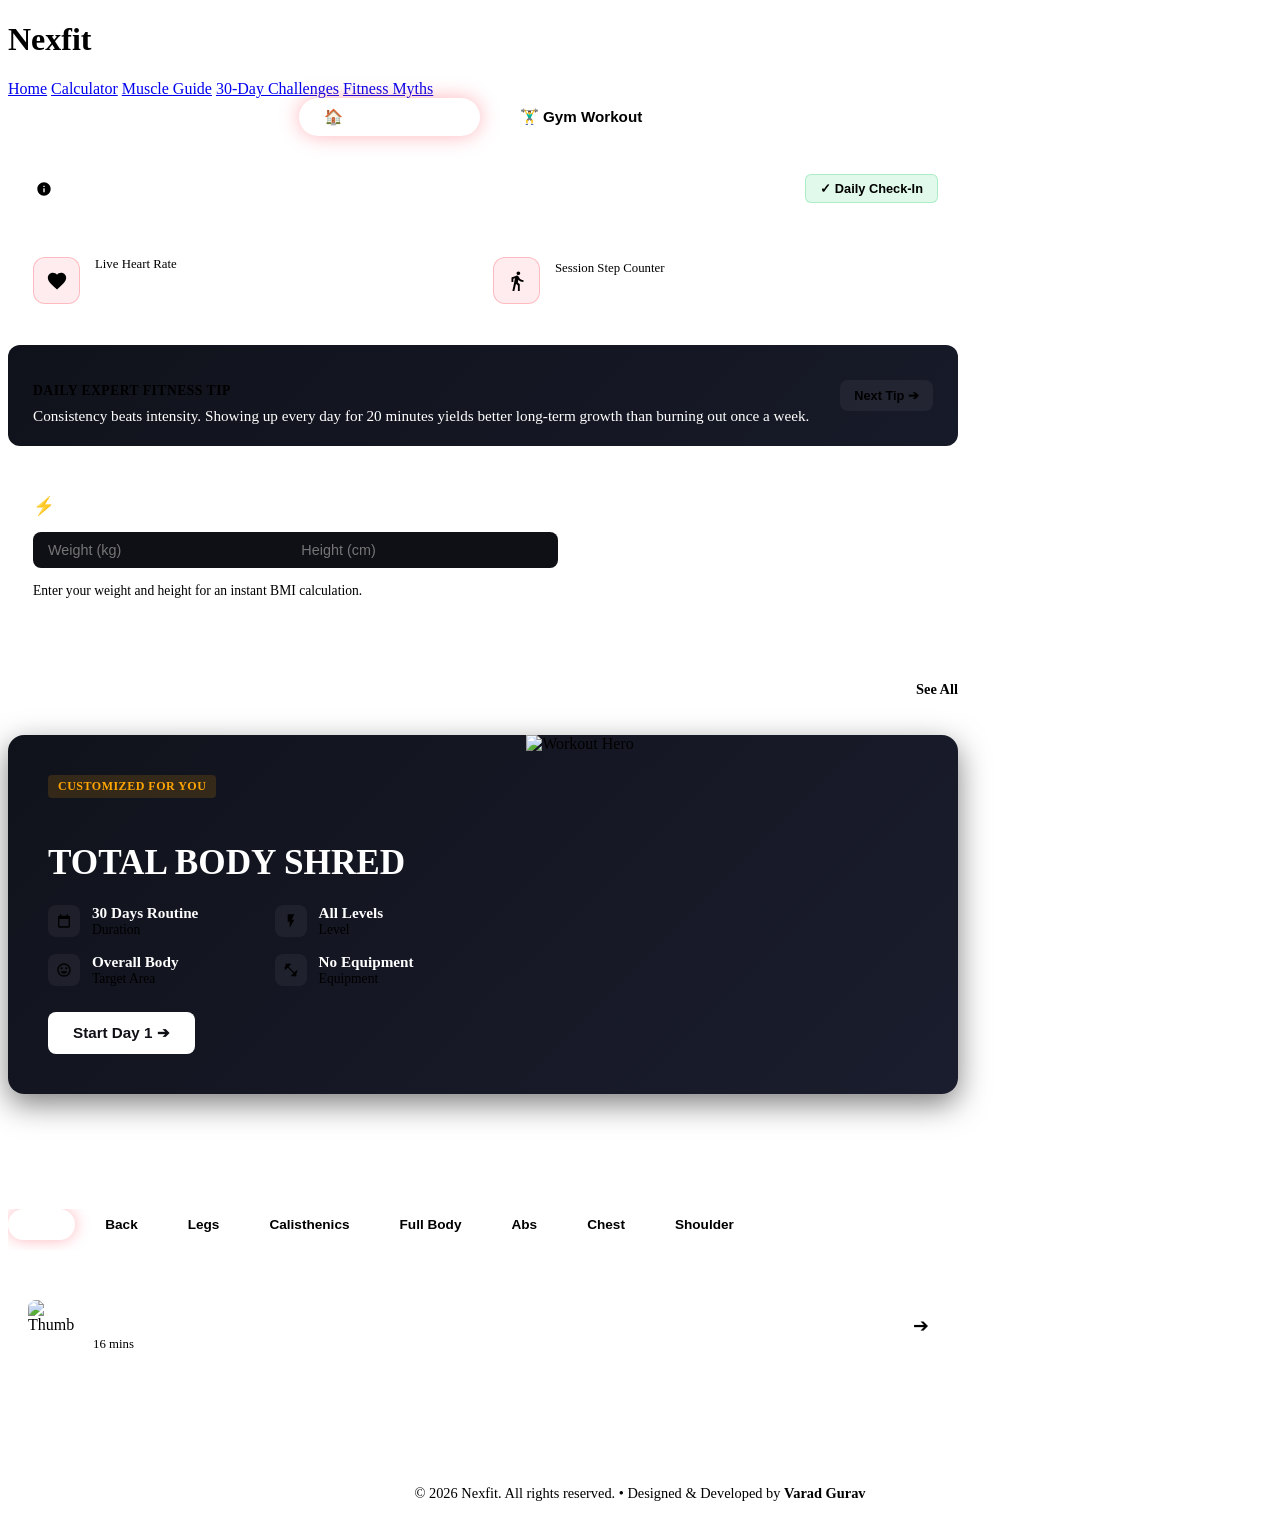
==== templates/index.html @ afd74d3c "Add files via upload" ====
<!DOCTYPE html>
<html>
<head>
    <title>Nexfit - Home</title>
    <link rel="stylesheet" href="{{ url_for('static', filename='style.css') }}">
    <style>
        /* Smooth Global Transitions & Hover Glows */
        .card, .hero-banner-card, .quick-calc-card, .streak-banner, .daily-tip-card, .bio-tracker-card, .workout-list-item, .mode-btn, .filter-pill, .start-day-btn {
            transition: all 0.3s cubic-bezier(0.25, 0.8, 0.25, 1);
        }
        .workout-mode-toggle {
            display: flex;
            justify-content: center;
            gap: 15px;
            margin-bottom: 25px;
            flex-wrap: wrap;
        }
        .mode-btn {
            background: var(--bg-card);
            color: var(--text-muted);
            border: 1px solid var(--border-color);
            padding: 10px 25px;
            border-radius: 30px;
            font-weight: bold;
            font-size: 0.95rem;
            cursor: pointer;
        }
        .mode-btn:hover {
            border-color: var(--accent-red);
            color: #fff;
            transform: translateY(-2px);
        }
        .mode-btn.active {
            background: var(--accent-red);
            color: white;
            border-color: var(--accent-red);
            box-shadow: 0 0 20px rgba(255, 71, 87, 0.4);
        }
        /* Streak Widget Bar */
        .streak-banner {
            background: var(--bg-card);
            border: 1px solid var(--border-color);
            border-radius: 12px;
            padding: 12px 20px;
            display: flex;
            align-items: center;
            justify-content: space-between;
            margin-bottom: 20px;
        }
        .streak-banner:hover {
            border-color: rgba(255, 71, 87, 0.4);
            box-shadow: 0 4px 20px rgba(0, 0, 0, 0.4);
        }
        .streak-info {
            display: flex;
            align-items: center;
            gap: 12px;
            color: #fff;
            font-size: 0.9rem;
            font-weight: 600;
        }
        .streak-icon-box {
            width: 32px;
            height: 32px;
            border-radius: 8px;
            background: rgba(255, 255, 255, 0.05);
            border: 1px solid var(--border-color);
            display: flex;
            align-items: center;
            justify-content: center;
            flex-shrink: 0;
        }
        .streak-icon-box svg {
            width: 16px;
            height: 16px;
            fill: var(--accent-red);
        }
        .checkin-btn {
            background: rgba(46, 213, 115, 0.15);
            color: var(--accent-green);
            border: 1px solid rgba(46, 213, 115, 0.3);
            padding: 6px 14px;
            border-radius: 6px;
            font-size: 0.8rem;
            font-weight: bold;
            cursor: pointer;
        }
        .checkin-btn:hover {
            background: rgba(46, 213, 115, 0.3);
            transform: translateY(-1px);
        }
        .checkin-btn.checked {
            background: var(--accent-green);
            color: #0f1016;
            cursor: default;
            transform: none;
        }
        /* Futuristic Bio-Metrics & Step Tracker Card */
        .bio-tracker-card {
            background: var(--bg-card);
            border: 1px solid var(--border-color);
            border-radius: 16px;
            padding: 20px 25px;
            margin-bottom: 20px;
            display: grid;
            grid-template-columns: 1fr 1fr;
            gap: 20px;
        }
        .bio-tracker-card:hover {
            border-color: rgba(255, 71, 87, 0.4);
            box-shadow: 0 4px 20px rgba(0, 0, 0, 0.4);
        }
        .bio-metric-item {
            display: flex;
            align-items: center;
            gap: 15px;
        }
        .bio-icon-circle {
            width: 45px;
            height: 45px;
            border-radius: 12px;
            background: rgba(255, 71, 87, 0.1);
            border: 1px solid rgba(255, 71, 87, 0.3);
            display: flex;
            align-items: center;
            justify-content: center;
            flex-shrink: 0;
        }
        .bio-icon-circle svg {
            width: 22px;
            height: 22px;
            fill: var(--accent-red);
        }
        .bio-metric-info span {
            color: var(--text-muted);
            font-size: 0.8rem;
            display: block;
            margin-bottom: 2px;
        }
        .bio-metric-info h3 {
            color: #fff;
            font-size: 1.25rem;
            margin: 0;
        }
        @keyframes pulseBpm {
            0% { transform: scale(1); opacity: 1; }
            50% { transform: scale(1.15); opacity: 0.8; }
            100% { transform: scale(1); opacity: 1; }
        }
        .pulsing-dot {
            display: inline-block;
            width: 8px;
            height: 8px;
            background-color: var(--accent-red);
            border-radius: 50%;
            margin-left: 6px;
            animation: pulseBpm 1.2s infinite;
        }
        /* Daily Tip / Quote Card */
        .daily-tip-card {
            background: linear-gradient(135deg, #10121b 0%, #171a28 100%);
            border: 1px solid var(--border-color);
            border-radius: 12px;
            padding: 20px 25px;
            margin-bottom: 25px;
            display: flex;
            align-items: center;
            justify-content: space-between;
            gap: 20px;
        }
        .daily-tip-card:hover {
            border-color: rgba(255, 71, 87, 0.4);
            box-shadow: 0 4px 20px rgba(0, 0, 0, 0.4);
        }
        .daily-tip-content h4 {
            color: var(--accent-red);
            font-size: 0.85rem;
            text-transform: uppercase;
            letter-spacing: 0.5px;
            margin-bottom: 6px;
        }
        .daily-tip-content p {
            color: #fff;
            font-size: 0.95rem;
            margin: 0;
            line-height: 1.4;
        }
        .next-tip-btn {
            background: rgba(255, 255, 255, 0.05);
            border: 1px solid var(--border-color);
            color: var(--text-muted);
            padding: 8px 14px;
            border-radius: 8px;
            font-size: 0.8rem;
            font-weight: 600;
            cursor: pointer;
            white-space: nowrap;
        }
        .next-tip-btn:hover {
            border-color: var(--accent-red);
            color: #fff;
            transform: translateY(-1px);
        }
        /* Quick Calculator Widget Card */
        .quick-calc-card {
            background: var(--bg-card);
            border: 1px solid var(--border-color);
            border-radius: 16px;
            padding: 25px;
            margin-bottom: 35px;
        }
        .quick-calc-card:hover {
            border-color: rgba(255, 71, 87, 0.4);
            box-shadow: 0 4px 20px rgba(0, 0, 0, 0.4);
        }
        .quick-calc-title {
            color: #fff;
            font-size: 1.1rem;
            margin-bottom: 15px;
            display: flex;
            align-items: center;
            gap: 10px;
        }
        .quick-calc-grid {
            display: grid;
            grid-template-columns: repeat(auto-fit, minmax(140px, 1fr)) 140px;
            gap: 12px;
            align-items: center;
        }
        .quick-input {
            background: #0f1016;
            border: 1px solid var(--border-color);
            border-radius: 8px;
            padding: 10px 15px;
            color: #fff;
            font-size: 0.9rem;
            width: 100%;
            outline: none;
            transition: border-color 0.2s;
        }
        .quick-input:focus {
            border-color: var(--accent-red);
        }
        .quick-calc-btn {
            background: var(--accent-red);
            color: #fff;
            border: none;
            border-radius: 8px;
            padding: 10px;
            font-weight: bold;
            font-size: 0.9rem;
            cursor: pointer;
            height: 100%;
        }
        .quick-calc-btn:hover {
            background: #ff6b81;
            transform: translateY(-1px);
            box-shadow: 0 0 15px rgba(255, 71, 87, 0.4);
        }
        #quickResultBox {
            margin-top: 15px;
            color: var(--text-muted);
            font-size: 0.85rem;
            font-weight: 500;
        }
        .section-header {
            display: flex;
            justify-content: space-between;
            align-items: center;
            margin-bottom: 15px;
        }
        .section-header h3 {
            color: #fff;
            font-size: 1.2rem;
            border-left: 3px solid var(--accent-red);
            padding-left: 10px;
        }
        .see-all {
            color: var(--accent-red);
            font-size: 0.9rem;
            text-decoration: none;
            font-weight: 600;
        }
        .see-all:hover {
            text-decoration: underline;
        }
        .hero-banner-card {
            background: linear-gradient(135deg, #10121b 0%, #1a1d2d 100%);
            border: 1px solid var(--border-color);
            border-radius: 16px;
            overflow: hidden;
            display: grid;
            grid-template-columns: 1.2fr 1fr;
            margin-bottom: 40px;
            position: relative;
            box-shadow: 0 10px 30px rgba(0,0,0,0.5);
        }
        .hero-banner-card:hover {
            border-color: rgba(255, 71, 87, 0.5);
            box-shadow: 0 10px 40px rgba(255, 71, 87, 0.15);
        }
        .hero-content {
            padding: 40px;
            display: flex;
            flex-direction: column;
            justify-content: center;
        }
        .customized-badge {
            background: rgba(255, 165, 2, 0.15);
            color: #ffa502;
            font-size: 0.75rem;
            font-weight: bold;
            padding: 4px 10px;
            border-radius: 4px;
            width: fit-content;
            margin-bottom: 15px;
            letter-spacing: 0.5px;
        }
        .hero-content h2 {
            font-size: 2.2rem;
            color: #fff;
            margin-bottom: 20px;
            line-height: 1.2;
        }
        .hero-meta {
            display: grid;
            grid-template-columns: 1fr 1fr;
            gap: 15px;
            margin-bottom: 25px;
        }
        .meta-item {
            display: flex;
            align-items: center;
            gap: 12px;
            color: var(--text-muted);
            font-size: 0.85rem;
        }
        .meta-icon-box {
            width: 32px;
            height: 32px;
            border-radius: 8px;
            background: rgba(255, 255, 255, 0.05);
            border: 1px solid var(--border-color);
            display: flex;
            align-items: center;
            justify-content: center;
            flex-shrink: 0;
        }
        .meta-icon-box svg {
            width: 16px;
            height: 16px;
            fill: var(--accent-red);
        }
        .meta-item strong {
            color: #fff;
            display: block;
            font-size: 0.95rem;
        }
        .start-day-btn {
            background: #fff;
            color: #0f1016;
            border: none;
            padding: 12px 25px;
            border-radius: 8px;
            font-weight: bold;
            font-size: 0.95rem;
            cursor: pointer;
            width: fit-content;
        }
        .start-day-btn:hover {
            background: var(--accent-red);
            color: #fff;
            transform: translateY(-2px);
            box-shadow: 0 0 20px rgba(255, 71, 87, 0.5);
        }
        .hero-image-side {
            position: relative;
            min-height: 280px;
        }
        .hero-image-side img {
            width: 100%;
            height: 100%;
            object-fit: cover;
        }
        .filter-pills-row {
            display: flex;
            gap: 10px;
            overflow-x: auto;
            padding-bottom: 10px;
            margin-bottom: 20px;
        }
        .filter-pill {
            background: var(--bg-card);
            color: var(--text-muted);
            border: 1px solid var(--border-color);
            padding: 8px 20px;
            border-radius: 20px;
            font-size: 0.85rem;
            font-weight: 600;
            cursor: pointer;
            white-space: nowrap;
        }
        .filter-pill:hover {
            border-color: var(--accent-red);
            color: #fff;
            transform: translateY(-1px);
        }
        .filter-pill.active {
            background: var(--accent-red);
            color: white;
            border-color: var(--accent-red);
            box-shadow: 0 0 15px rgba(255, 71, 87, 0.4);
        }
        .workout-list-item {
            background: var(--bg-card);
            border: 1px solid var(--border-color);
            border-radius: 12px;
            padding: 15px 20px;
            display: flex;
            align-items: center;
            justify-content: space-between;
            margin-bottom: 12px;
            cursor: pointer;
        }
        .workout-list-item:hover {
            border-color: var(--accent-red);
            transform: translateY(-2px);
            box-shadow: 0 4px 20px rgba(255, 71, 87, 0.15);
        }
        .workout-item-left {
            display: flex;
            align-items: center;
            gap: 15px;
        }
        .workout-thumb {
            width: 50px;
            height: 50px;
            border-radius: 8px;
            object-fit: cover;
        }
        .workout-item-left h4 {
            color: #fff;
            font-size: 1rem;
            margin-bottom: 4px;
        }
        .workout-item-left p {
            color: var(--text-muted);
            font-size: 0.8rem;
        }
        .arrow-icon {
            color: var(--text-muted);
            font-size: 1.2rem;
            background: rgba(255,255,255,0.05);
            width: 35px;
            height: 35px;
            border-radius: 50%;
            display: flex;
            align-items: center;
            justify-content: center;
        }
        /* Mobile Responsive Media Queries */
        @media(max-width: 768px) {
            .hero-banner-card {
                grid-template-columns: 1fr;
            }
            .hero-image-side {
                min-height: 200px;
            }
            .daily-tip-card, .bio-tracker-card {
                grid-template-columns: 1fr;
                flex-direction: column;
                align-items: flex-start;
            }
            header nav {
                gap: 10px;
                font-size: 0.85rem;
                flex-wrap: wrap;
                justify-content: center;
            }
        }
    </style>
</head>
<body>
    <header>
        <h1>Nexfit</h1>
        <nav>
            <a href="/">Home</a>
            <a href="/calculator">Calculator</a>
            <a href="/muscle">Muscle Guide</a>
            <a href="/challenges">30-Day Challenges</a>
            <a href="/myths">Fitness Myths</a>
        </nav>
    </header>
    
    <div class="container" style="max-width: 950px;">
        <!-- Home / Gym Mode Toggle -->
        <div class="workout-mode-toggle">
            <button class="mode-btn active" onclick="switchMode('home', this)">🏠 Home Workout</button>
            <button class="mode-btn" onclick="switchMode('gym', this)">🏋️‍♂️ Gym Workout</button>
        </div>

        <!-- Interactive Streak & Check-in Widget -->
        <div class="streak-banner">
            <div class="streak-info">
                <div class="streak-icon-box">
                    <svg viewBox="0 0 24 24"><path d="M12 2C6.48 2 2 6.48 2 12s4.48 10 10 10 10-4.48 10-10S17.52 2 12 2zm1 15h-2v-6h2v6zm0-8h-2V7h2v2z"/></svg>
                </div>
                <span>Active Streak: <strong id="streakCount" style="color: var(--accent-red);">1</strong> Day(s)</span>
            </div>
            <button id="checkinBtn" class="checkin-btn" onclick="triggerCheckIn()">✓ Daily Check-In</button>
        </div>

        <!-- Futuristic Live Bio-Metrics & Step Tracker Card -->
        <div class="bio-tracker-card">
            <div class="bio-metric-item">
                <div class="bio-icon-circle">
                    <svg viewBox="0 0 24 24"><path d="M12 21.35l-1.45-1.32C5.4 15.36 2 12.28 2 8.5 2 5.42 4.42 3 7.5 3c1.74 0 3.41.81 4.5 2.09C13.09 3.81 14.76 3 16.5 3 19.58 3 22 5.42 22 8.5c0 3.78-3.4 6.86-8.55 11.54L12 21.35z"/></svg>
                </div>
                <div class="bio-metric-info">
                    <span>Live Heart Rate <span class="pulsing-dot"></span></span>
                    <h3 id="liveBpmDisplay">72 BPM</h3>
                </div>
            </div>
            <div class="bio-metric-item">
                <div class="bio-icon-circle">
                    <svg viewBox="0 0 24 24"><path d="M13.5 5.5c1.1 0 2-.9 2-2s-.9-2-2-2-2 .9-2 2 .9 2 2 2zM9.8 8.9L7 23h2.1l1.8-8 2.1 2v6h2v-7.5l-2.1-2 .6-3C14.8 12 16.8 13 19 13v-2c-1.9 0-3.5-1-4.3-2.4l-1-1.6c-.4-.6-1-1-1.7-1-.3 0-.5.1-.8.2L6 8.3V13h2V9.6l1.8-.7z"/></svg>
                </div>
                <div class="bio-metric-info">
                    <span>Session Step Counter</span>
                    <h3 id="stepCountDisplay">1,428 Steps</h3>
                </div>
            </div>
        </div>

        <!-- Daily Fitness Tip / Motivation Generator Card -->
        <div class="daily-tip-card">
            <div class="daily-tip-content">
                <h4>Daily Expert Fitness Tip</h4>
                <p id="dailyTipText">Loading today's insight...</p>
            </div>
            <button class="next-tip-btn" onclick="rotateTip()">Next Tip ➔</button>
        </div>

        <!-- Quick BMI Calculator Widget -->
        <div class="quick-calc-card">
            <div class="quick-calc-title">
                <span style="color: var(--accent-red);">⚡</span> Quick BMI Checker
            </div>
            <div class="quick-calc-grid">
                <input type="number" id="quickWeight" class="quick-input" placeholder="Weight (kg)" min="20" max="300">
                <input type="number" id="quickHeight" class="quick-input" placeholder="Height (cm)" min="100" max="250">
                <button class="quick-calc-btn" onclick="calculateQuickBMI()">Calculate BMI</button>
            </div>
            <div id="quickResultBox">Enter your weight and height for an instant BMI calculation.</div>
        </div>

        <div class="section-header">
            <h3 id="planTitle">Classic Plan: Home Workout</h3>
            <a href="/challenges" class="see-all">See All</a>
        </div>

        <!-- Hero Banner Card -->
        <div class="hero-banner-card">
            <div class="hero-content">
                <span class="customized-badge">CUSTOMIZED FOR YOU</span>
                <h2 id="heroTitle">TOTAL BODY SHRED</h2>
                <div class="hero-meta" id="metaGridContainer">
                    <div class="meta-item">
                        <div class="meta-icon-box">
                            <svg viewBox="0 0 24 24"><path d="M19 4h-1V2h-2v2H8V2H6v2H5c-1.1 0-2 .9-2 2v14c0 1.1.9 2 2 2h14c1.1 0 2-.9 2-2V6c0-1.1-.9-2-2-2zm0 16H5V9h14v11z"/></svg>
                        </div>
                        <div><strong>30 Days Routine</strong>Duration</div>
                    </div>
                    <div class="meta-item">
                        <div class="meta-icon-box">
                            <svg viewBox="0 0 24 24"><path d="M7 2v11h3v9l7-12h-4l4-8z"/></svg>
                        </div>
                        <div><strong>All Levels</strong>Level</div>
                    </div>
                    <div class="meta-item">
                        <div class="meta-icon-box">
                            <svg viewBox="0 0 24 24"><path d="M12 2C6.48 2 2 6.48 2 12s4.48 10 10 10 10-4.48 10-10S17.52 2 12 2zm0 18c-4.41 0-8-3.59-8-8s3.59-8 8-8 8 3.59 8 8-3.59 8-8 8zm3.5-9c.83 0 1.5-.67 1.5-1.5S16.33 8 15.5 8 14 8.67 14 9.5s.67 1.5 1.5 1.5zm-7 0c.83 0 1.5-.67 1.5-1.5S9.33 8 8.5 8 7 8.67 7 9.5 7.67 11 8.5 11zm3.5 6.5c2.33 0 4.31-1.46 5.11-3.5H6.89c.8 2.04 2.78 3.5 5.11 3.5z"/></svg>
                        </div>
                        <div><strong>Overall Body</strong>Target Area</div>
                    </div>
                    <div class="meta-item" id="equipmentMeta">
                        <div class="meta-icon-box">
                            <svg viewBox="0 0 24 24"><path d="M20.57 14.86L22 13.43 20.57 12 17 15.57 8.43 7 12 3.43 10.57 2 9.14 3.43 7.71 2 6.29 3.43 4.86 2 3.43 3.43 4.86 4.86 2 7.71l1.43 1.43L2 10.57 3.43 12 7 8.43 15.57 17 12 20.57 13.43 22l1.43-1.43L16.29 22l1.43-1.43L19.14 22l1.43-1.43L19.14 19.14l1.43-1.43z"/></svg>
                        </div>
                        <div><strong>No Equipment</strong>Equipment</div>
                    </div>
                </div>
                <button class="start-day-btn" onclick="window.location.href='/challenges'">Start Day 1 ➔</button>
            </div>
            <div class="hero-image-side">
                <img id="heroImage" src="https://images.unsplash.com/photo-1583454110551-21f2fa2afe61?auto=format&fit=crop&w=800&q=80" alt="Workout Hero">
            </div>
        </div>

        <div class="section-header" style="margin-top: 30px;">
            <h3>Classic Workouts</h3>
        </div>

        <!-- Filter Pills Bar -->
        <div class="filter-pills-row" id="filterPills">
            <button class="filter-pill active" onclick="filterWorkout('Arm', this)">Arm</button>
            <button class="filter-pill" onclick="filterWorkout('Back', this)">Back</button>
            <button class="filter-pill" onclick="filterWorkout('Legs', this)">Legs</button>
            <button class="filter-pill" onclick="filterWorkout('Calisthenics', this)">Calisthenics</button>
            <button class="filter-pill" onclick="filterWorkout('Full Body', this)">Full Body</button>
            <button class="filter-pill" onclick="filterWorkout('Abs', this)">Abs</button>
            <button class="filter-pill" onclick="filterWorkout('Chest', this)">Chest</button>
            <button class="filter-pill" onclick="filterWorkout('Shoulder', this)">Shoulder</button>
        </div>

        <!-- Dynamic Workout Preview List -->
        <div id="workoutPreviewList">
            <div class="workout-list-item" onclick="window.location.href='/challenges?muscle=Arm'">
                <div class="workout-item-left">
                    <img src="https://images.unsplash.com/photo-1581009146145-b5ef050c2e1e?auto=format&fit=crop&w=150&q=80" class="workout-thumb" alt="Thumb">
                    <div>
                        <h4 id="previewTitle">Arm - Beginner</h4>
                        <p id="previewTime">16 mins</p>
                    </div>
                </div>
                <div class="arrow-icon">➔</div>
            </div>
        </div>
    </div>

    <!-- Professional Attribution Footer -->
    <footer style="margin-top: 80px; padding: 25px 0; border-top: 1px solid var(--border-color); text-align: center; color: var(--text-muted); font-size: 0.9rem;">
        <p style="margin: 0;">&copy; 2026 Nexfit. All rights reserved. &bull; Designed & Developed by <span style="color: var(--accent-red); font-weight: 600;">Varad Gurav</span></p>
    </footer>

    <script>
        const fitnessTips = [
            "Consistency beats intensity. Showing up every day for 20 minutes yields better long-term growth than burning out once a week.",
            "Always prioritize full range of motion over heavier weight to maximize muscle fiber recruitment.",
            "Hydration is key for muscle recovery—aim for at least 500ml of water before starting your workout session.",
            "Protein synthesis peaks post-workout; make sure to get quality protein within 2 hours of your training.",
            "Mind-muscle connection increases muscle activation by up to 20%. Focus entirely on the muscle working during each rep."
        ];
        let currentTipIdx = 0;

        document.addEventListener('DOMContentLoaded', () => {
            let currentStreak = localStorage.getItem('nexfit_streak') || 1;
            let lastCheckIn = localStorage.getItem('nexfit_last_date') || '';
            let todayStr = new Date().toDateString();

            document.getElementById('streakCount').innerText = currentStreak;

            if (lastCheckIn === todayStr) {
                let btn = document.getElementById('checkinBtn');
                btn.innerText = "Checked In ✔";
                btn.classList.add('checked');
            }

            currentTipIdx = Math.floor(Math.random() * fitnessTips.length);
            document.getElementById('dailyTipText').innerText = fitnessTips[currentTipIdx];

            // Subtle live heartbeat fluctuation simulation
            setInterval(() => {
                let baseBpm = 72;
                let fluctuation = Math.floor(Math.random() * 5) - 2;
                document.getElementById('liveBpmDisplay').innerText = (baseBpm + fluctuation) + " BPM";
            }, 3000);

            // Device motion sensor step simulator for mobile viewports
            let storedSteps = parseInt(localStorage.getItem('nexfit_steps') || 1428);
            document.getElementById('stepCountDisplay').innerText = storedSteps.toLocaleString() + " Steps";

            if (window.DeviceMotionEvent) {
                window.addEventListener('devicemotion', (event) => {
                    let acc = event.accelerationIncludingGravity;
                    if (acc && acc.z && Math.abs(acc.z) > 12) {
                        storedSteps++;
                        localStorage.setItem('nexfit_steps', storedSteps);
                        document.getElementById('stepCountDisplay').innerText = storedSteps.toLocaleString() + " Steps";
                    }
                }, { once: true }); // triggers on first movement grant
            }
        });

        function rotateTip() {
            currentTipIdx = (currentTipIdx + 1) % fitnessTips.length;
            document.getElementById('dailyTipText').innerText = fitnessTips[currentTipIdx];
        }

        function triggerCheckIn() {
            let todayStr = new Date().toDateString();
            let lastCheckIn = localStorage.getItem('nexfit_last_date') || '';

            if (lastCheckIn === todayStr) return;

            let currentStreak = parseInt(localStorage.getItem('nexfit_streak') || 1);
            if (lastCheckIn) {
                let lastDateObj = new Date(lastCheckIn);
                let todayObj = new Date(todayStr);
                let diffTime = Math.abs(todayObj - lastDateObj);
                let diffDays = Math.ceil(diffTime / (1000 * 60 * 60 * 24));

                if (diffDays === 1) {
                    currentStreak++;
                } else if (diffDays > 1) {
                    currentStreak = 1;
                }
            }

            localStorage.setItem('nexfit_streak', currentStreak);
            localStorage.setItem('nexfit_last_date', todayStr);

            document.getElementById('streakCount').innerText = currentStreak;
            let btn = document.getElementById('checkinBtn');
            btn.innerText = "Checked In ✔";
            btn.classList.add('checked');
        }

        function calculateQuickBMI() {
            let weight = parseFloat(document.getElementById('quickWeight').value);
            let height = parseFloat(document.getElementById('quickHeight').value);
            let resBox = document.getElementById('quickResultBox');

            if (!weight || !height || weight <= 0 || height <= 0) {
                resBox.innerHTML = "<span style='color: var(--accent-red);'>Please enter valid weight and height numbers.</span>";
                return;
            }

            let heightM = height / 100;
            let bmi = (weight / (heightM * heightM)).toFixed(1);
            let category = "";

            if (bmi < 18.5) category = "Underweight";
            else if (bmi >= 18.5 && bmi <= 24.9) category = "Normal weight";
            else if (bmi >= 25 && bmi <= 29.9) category = "Overweight";
            else category = "Obese";

            resBox.innerHTML = `Your BMI is <strong style="color: #fff;">${bmi}</strong> (${category}). <a href="/calculator" style="color: var(--accent-red); text-decoration: none; margin-left: 5px;">Detailed Calculator ➔</a>`;
        }

        function switchMode(mode, btn) {
            document.querySelectorAll('.mode-btn').forEach(b => b.classList.remove('active'));
            btn.classList.add('active');

            if (mode === 'home') {
                document.getElementById('planTitle').innerText = "Classic Plan: Home Workout";
                document.getElementById('heroTitle').innerText = "TOTAL BODY SHRED";
                document.getElementById('equipmentMeta').innerHTML = `
                    <div class="meta-icon-box">
                        <svg viewBox="0 0 24 24"><path d="M20.57 14.86L22 13.43 20.57 12 17 15.57 8.43 7 12 3.43 10.57 2 9.14 3.43 7.71 2 6.29 3.43 4.86 2 3.43 3.43 4.86 4.86 2 7.71l1.43 1.43L2 10.57 3.43 12 7 8.43 15.57 17 12 20.57 13.43 22l1.43-1.43L16.29 22l1.43-1.43L19.14 22l1.43-1.43L19.14 19.14l1.43-1.43z"/></svg>
                    </div>
                    <div><strong>No Equipment</strong>Equipment</div>
                `;
                document.getElementById('heroImage').src = "https://images.unsplash.com/photo-1583454110551-21f2fa2afe61?auto=format&fit=crop&w=800&q=80";
            } else {
                document.getElementById('planTitle').innerText = "Classic Plan: Gym Workout";
                document.getElementById('heroTitle').innerText = "HEAVY HYPERTROPHY";
                document.getElementById('equipmentMeta').innerHTML = `
                    <div class="meta-icon-box">
                        <svg viewBox="0 0 24 24"><path d="M6 5h12v2H6V5zm0 12h12v2H6v-2zm10-5H8V9h8v3z"/></svg>
                    </div>
                    <div><strong>Barbells & Cables</strong>Equipment</div>
                `;
                document.getElementById('heroImage').src = "https://images.unsplash.com/photo-1534438327276-14e5300c3a48?auto=format&fit=crop&w=800&q=80";
            }
        }

        function filterWorkout(muscle, btn) {
            document.querySelectorAll('.filter-pill').forEach(p => p.classList.remove('active'));
            btn.classList.add('active');

            document.getElementById('previewTitle').innerText = `${muscle} - Beginner`;
            let mins = muscle === 'Full Body' ? '25 mins' : (muscle === 'Legs' ? '20 mins' : '16 mins');
            document.getElementById('previewTime').innerText = mins;
            
            document.querySelector('.workout-list-item').onclick = () => {
                window.location.href = `/challenges?muscle=${muscle}`;
            };
        }
    </script>
</body>
</html>
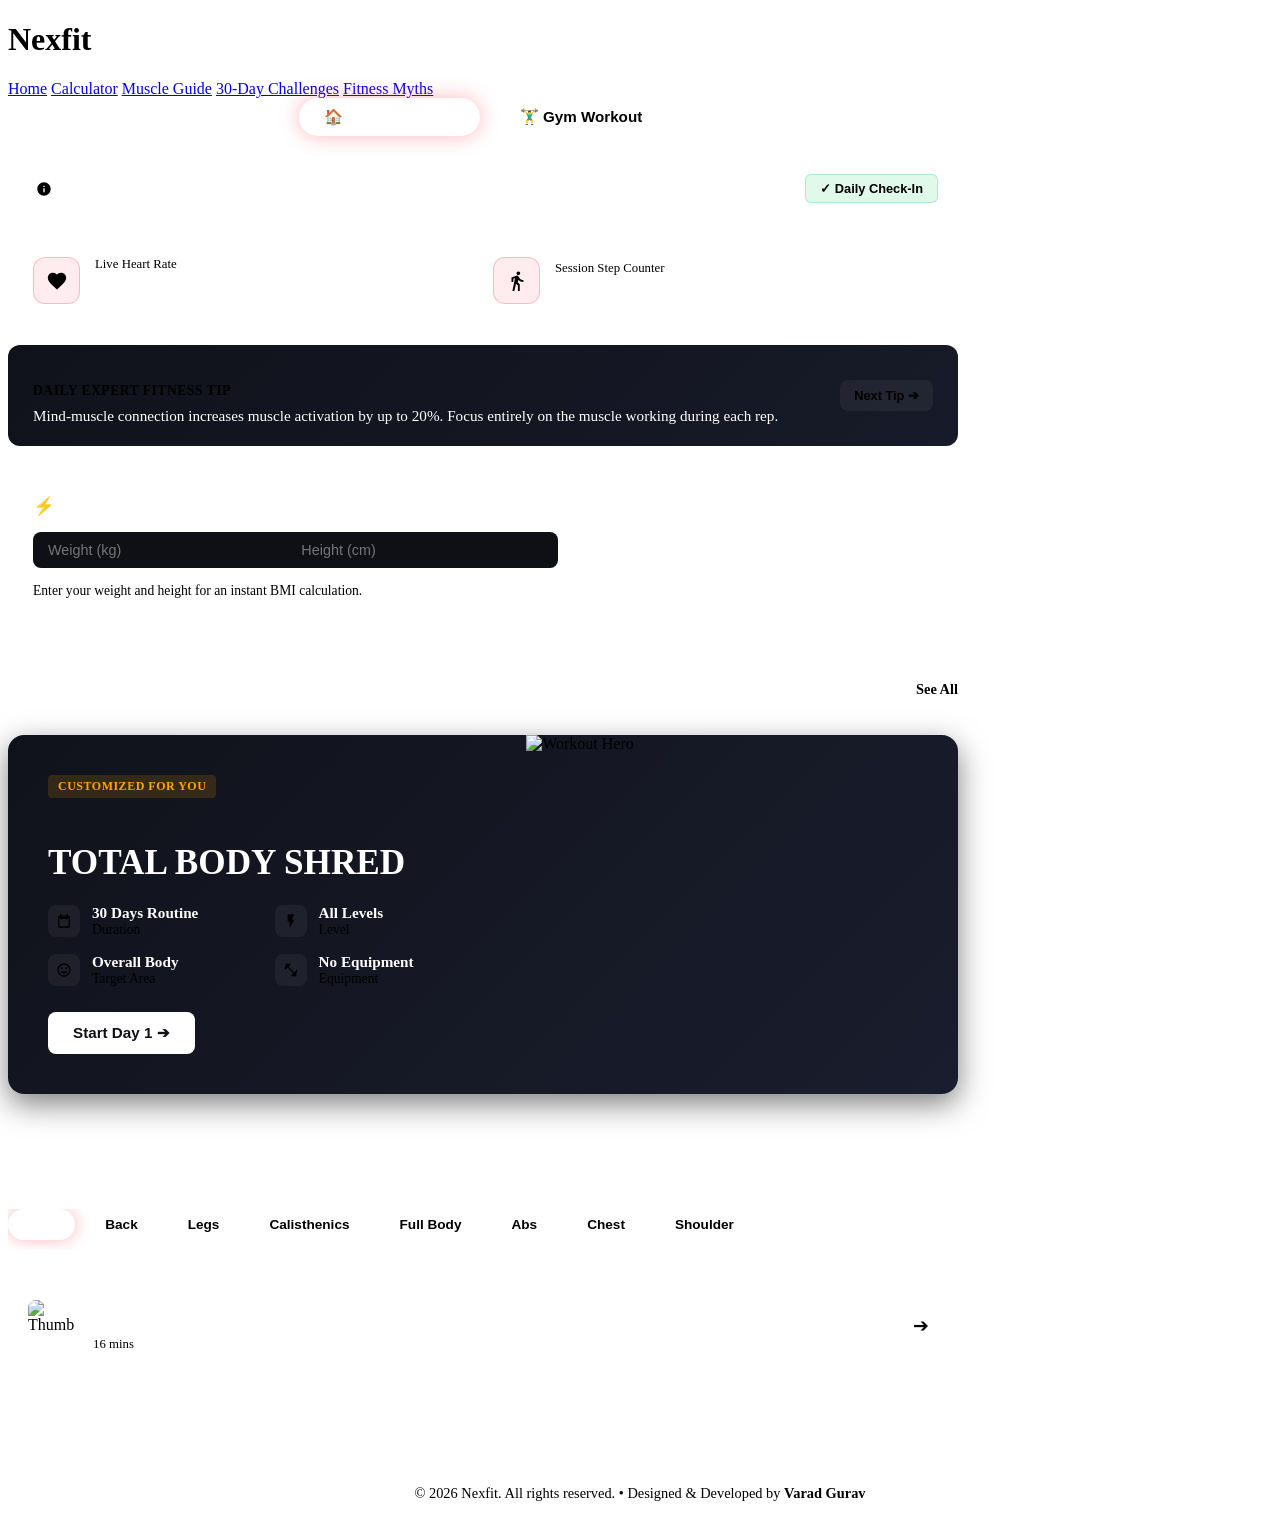
==== commit 3fe36196: "Update index.html" ====
--- a/templates/index.html
+++ b/templates/index.html
@@ -1,6 +1,7 @@
 <!DOCTYPE html>
 <html>
 <head>
+   <meta name="viewport" content="width=device-width, initial-scale=1.0">
     <title>Nexfit - Home</title>
     <link rel="stylesheet" href="{{ url_for('static', filename='style.css') }}">
     <style>
@@ -779,4 +780,4 @@
         }
     </script>
 </body>
-</html>+</html>
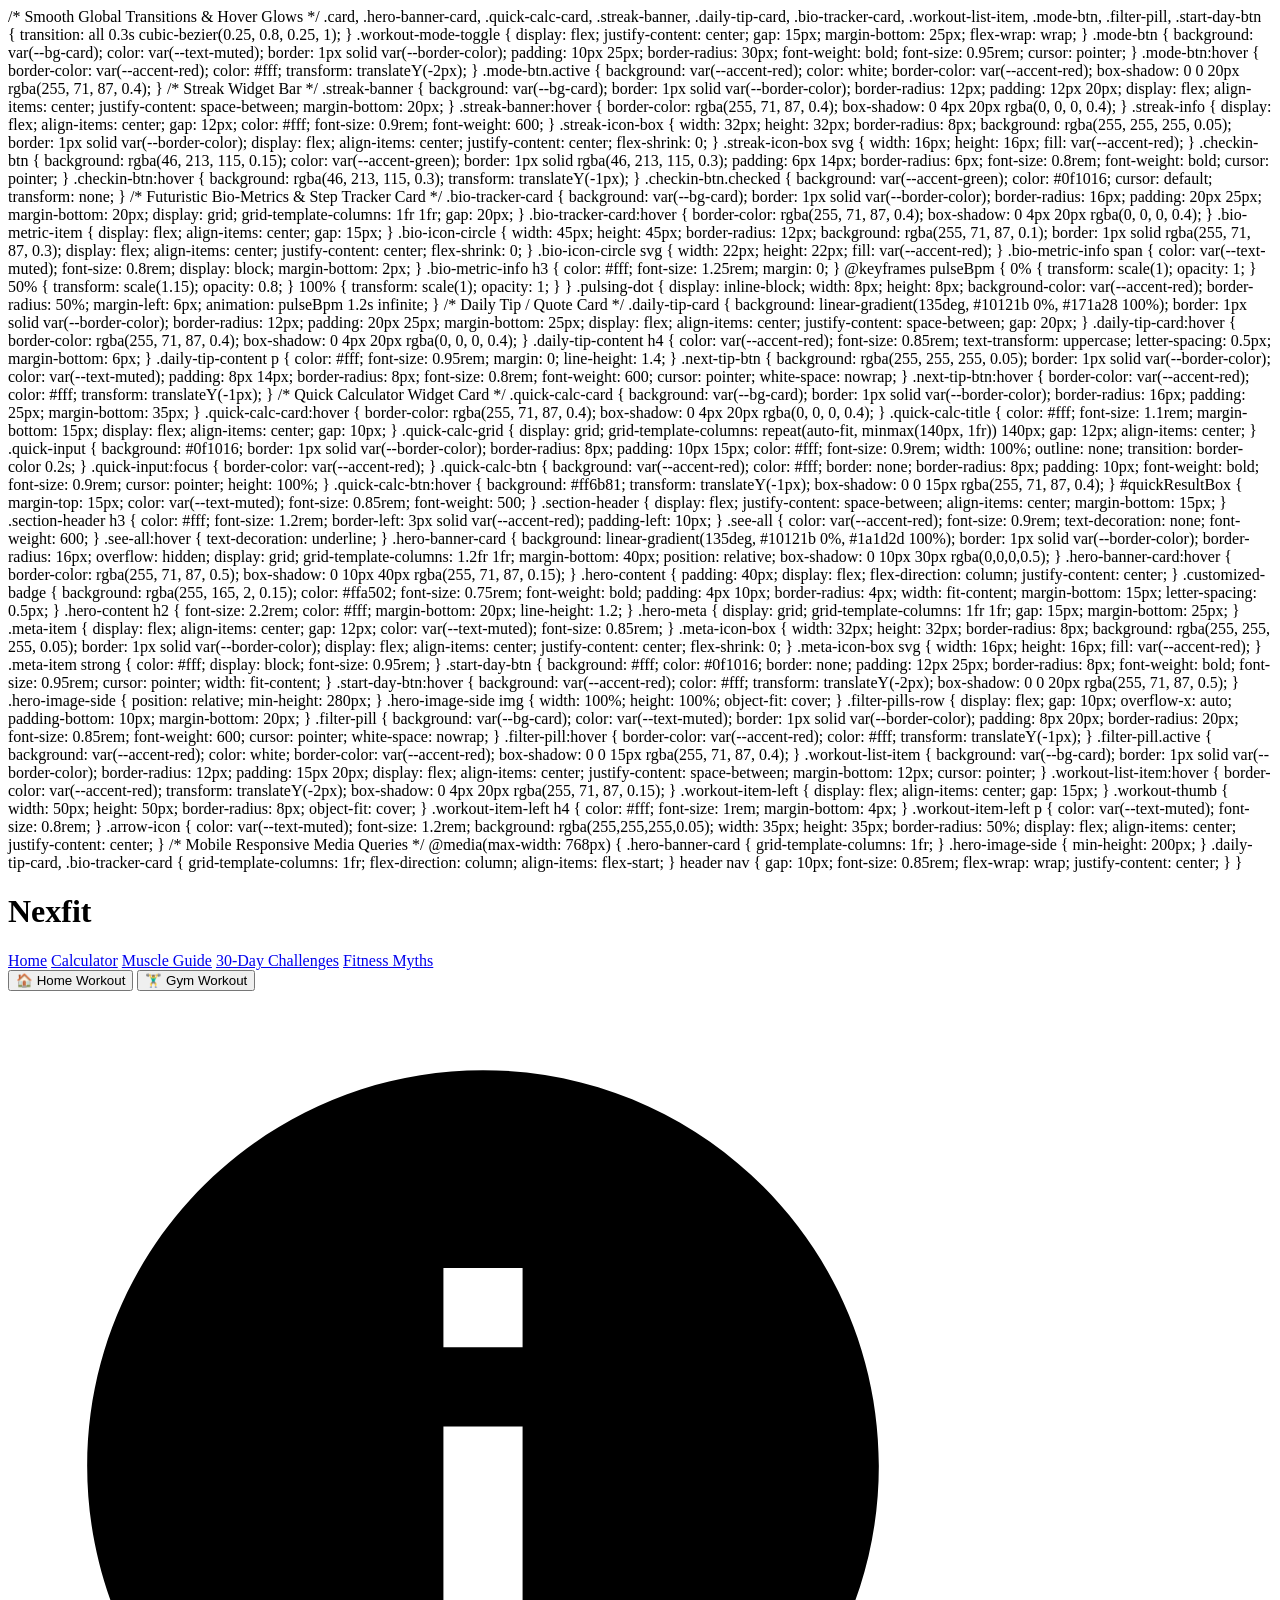
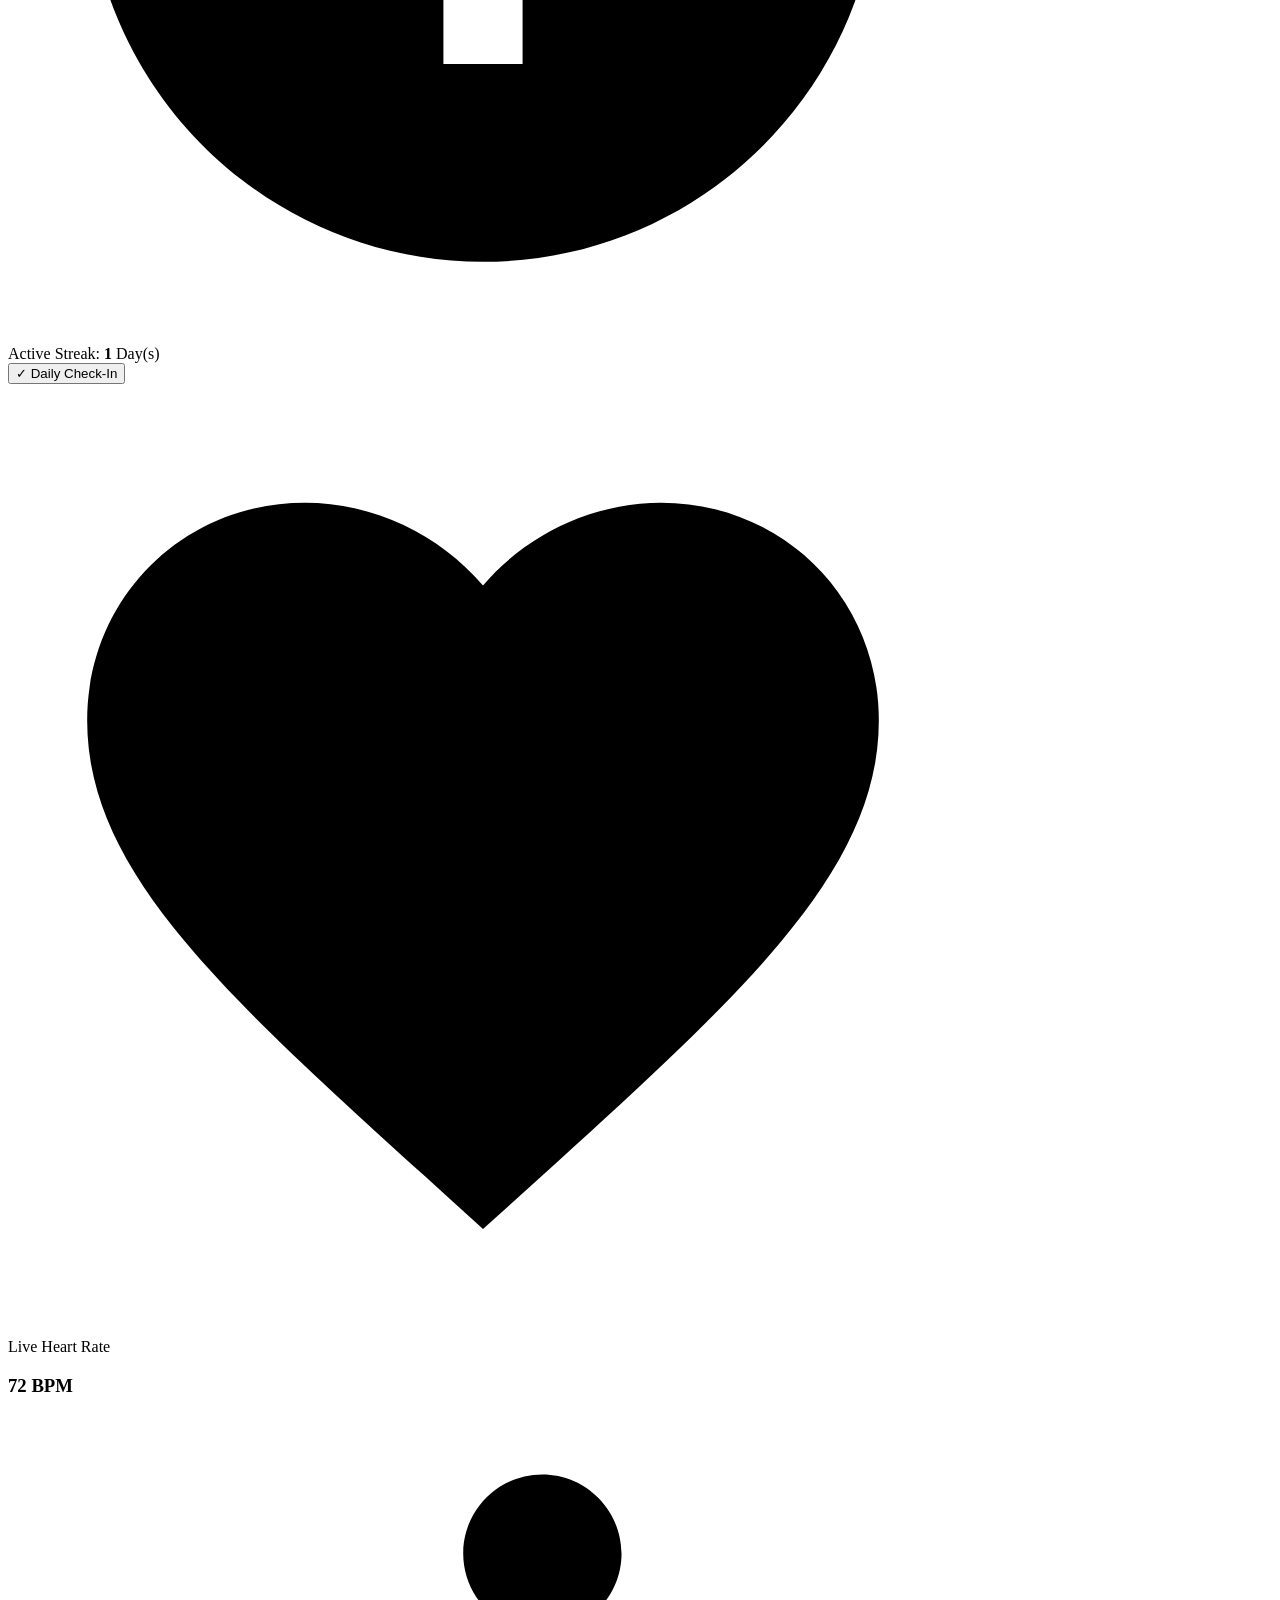
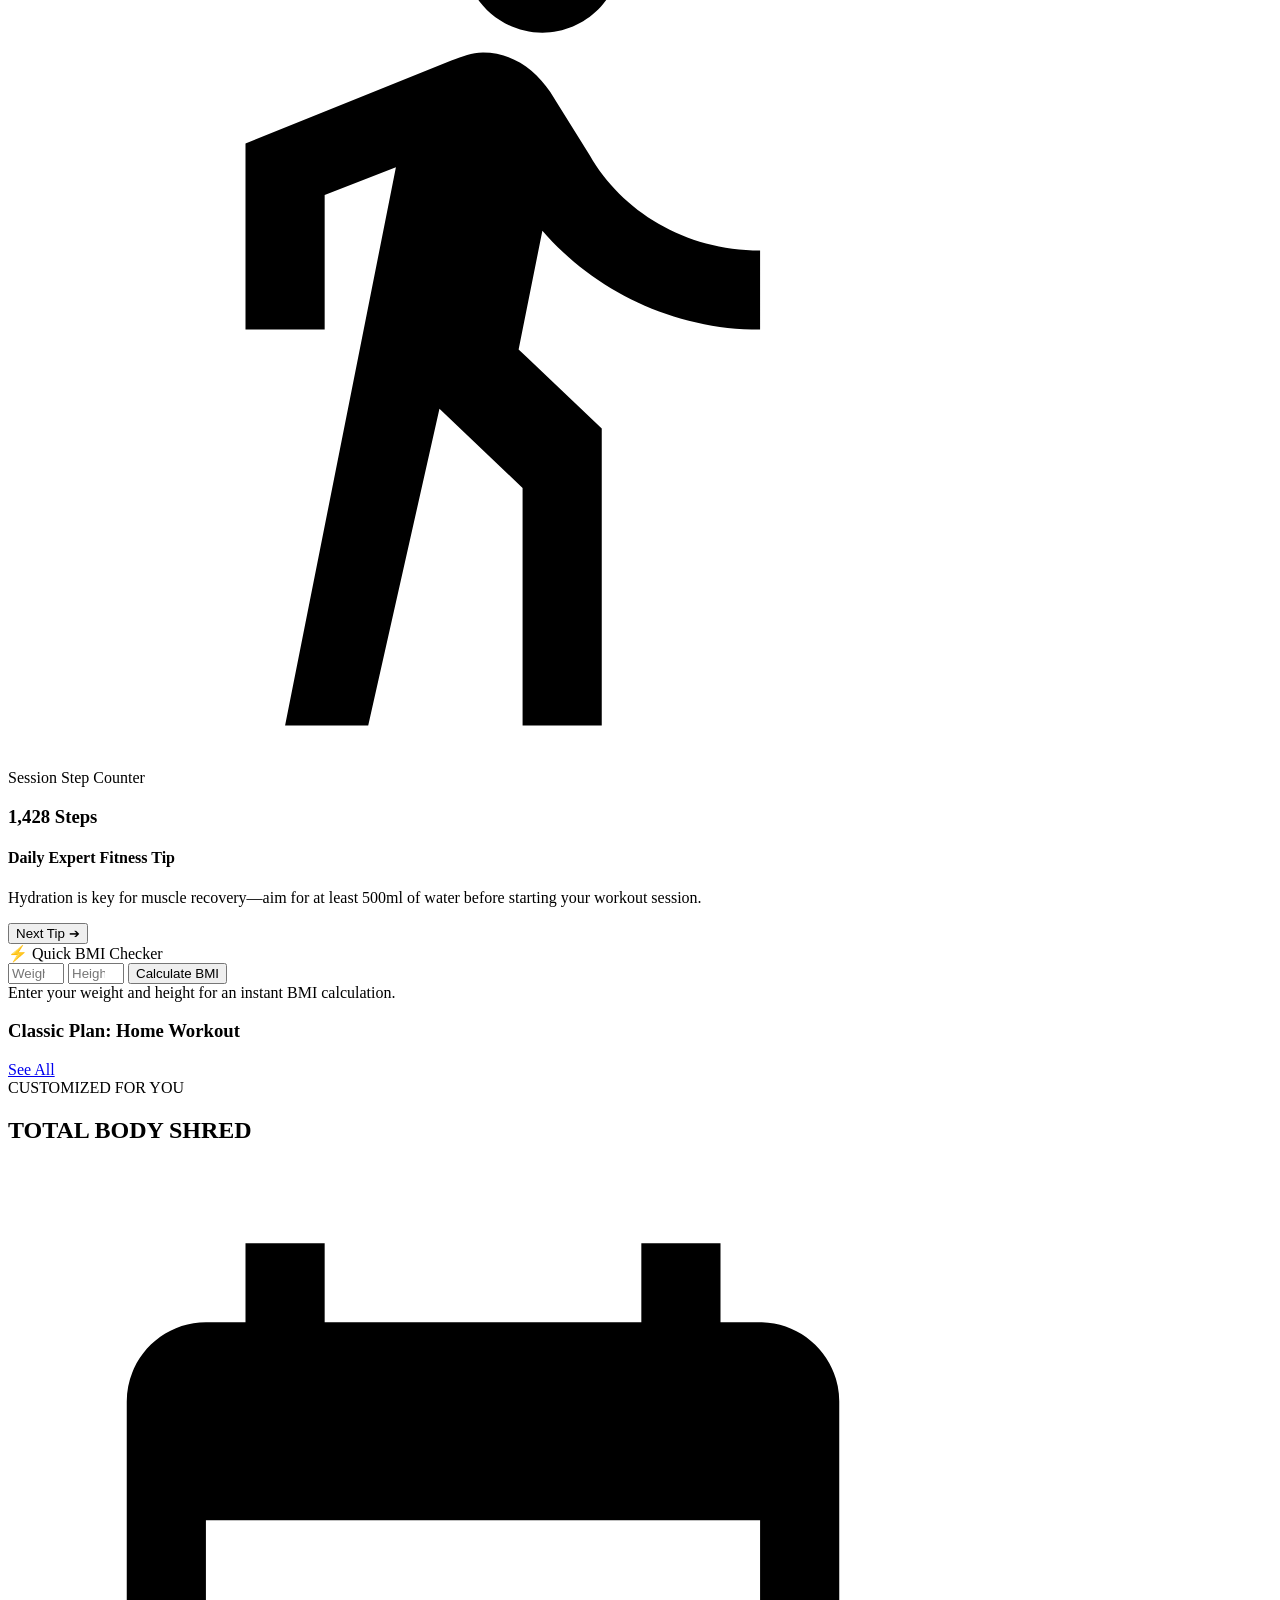
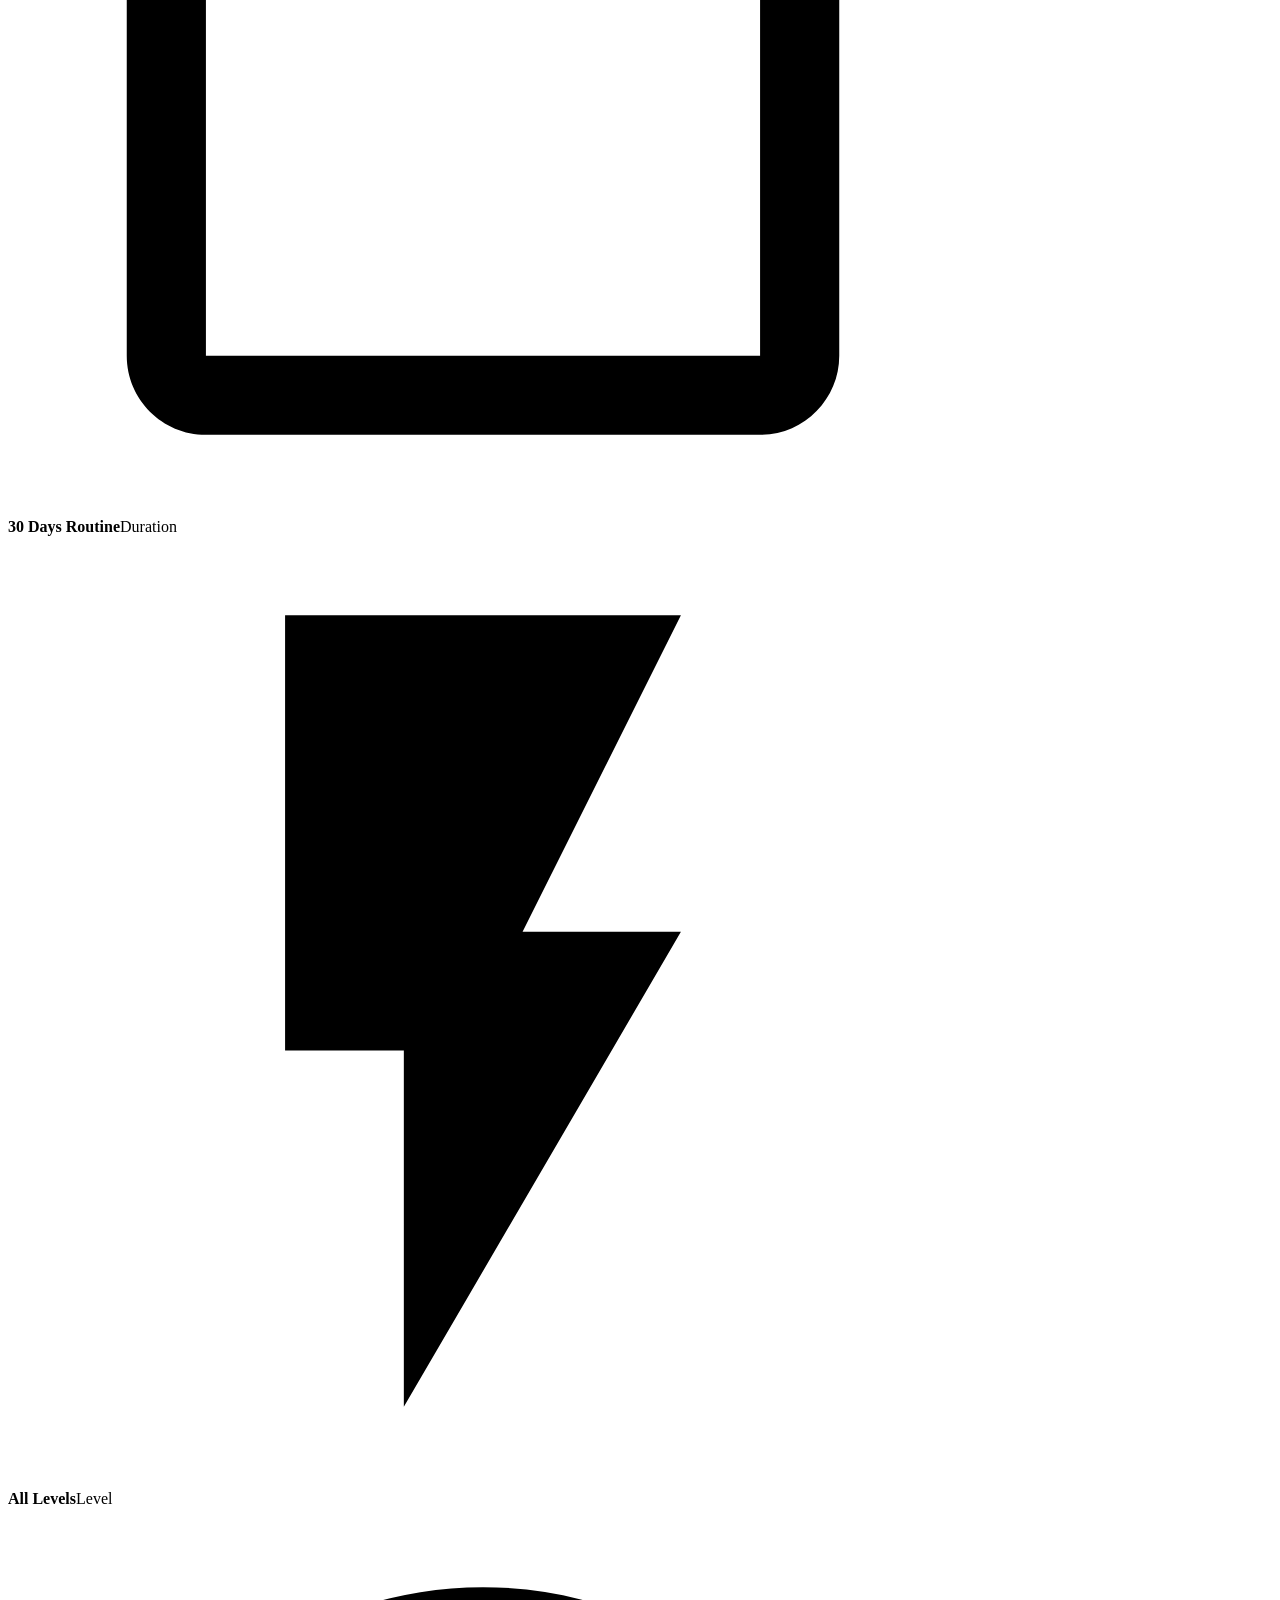
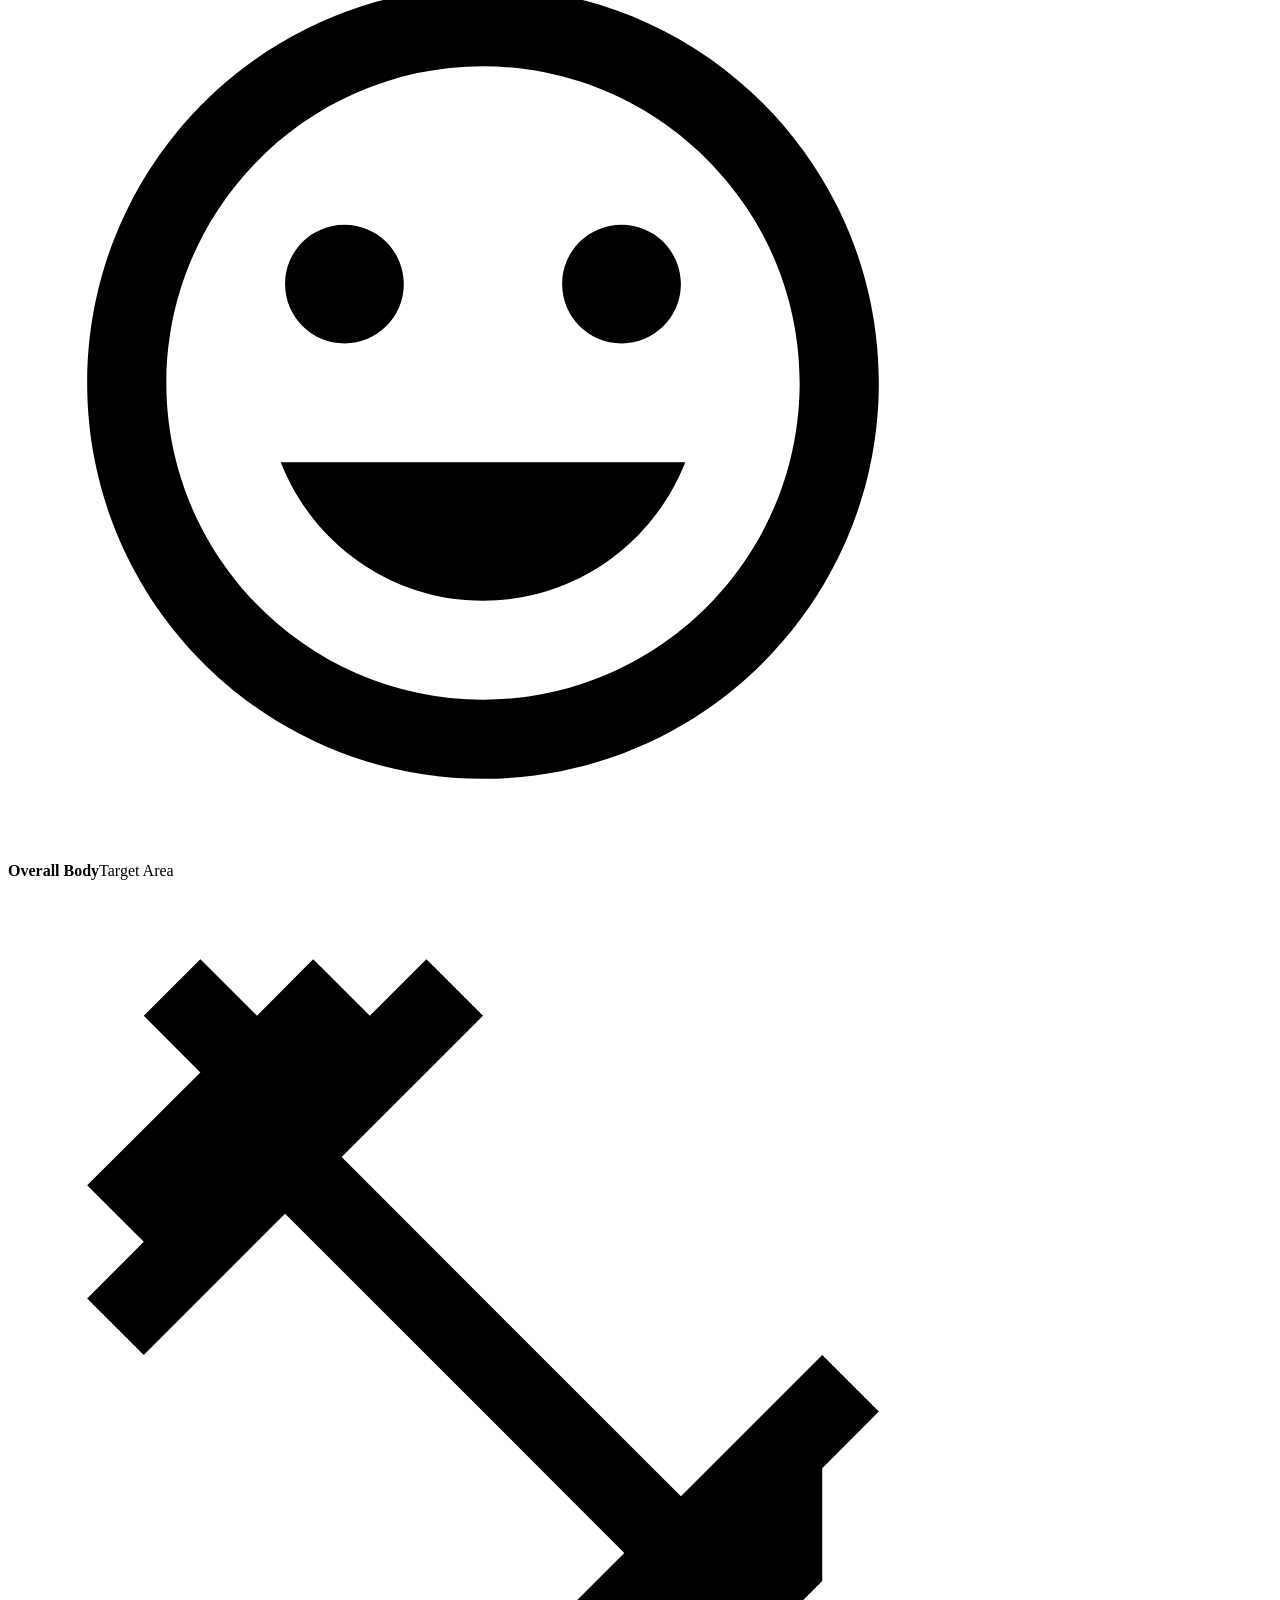
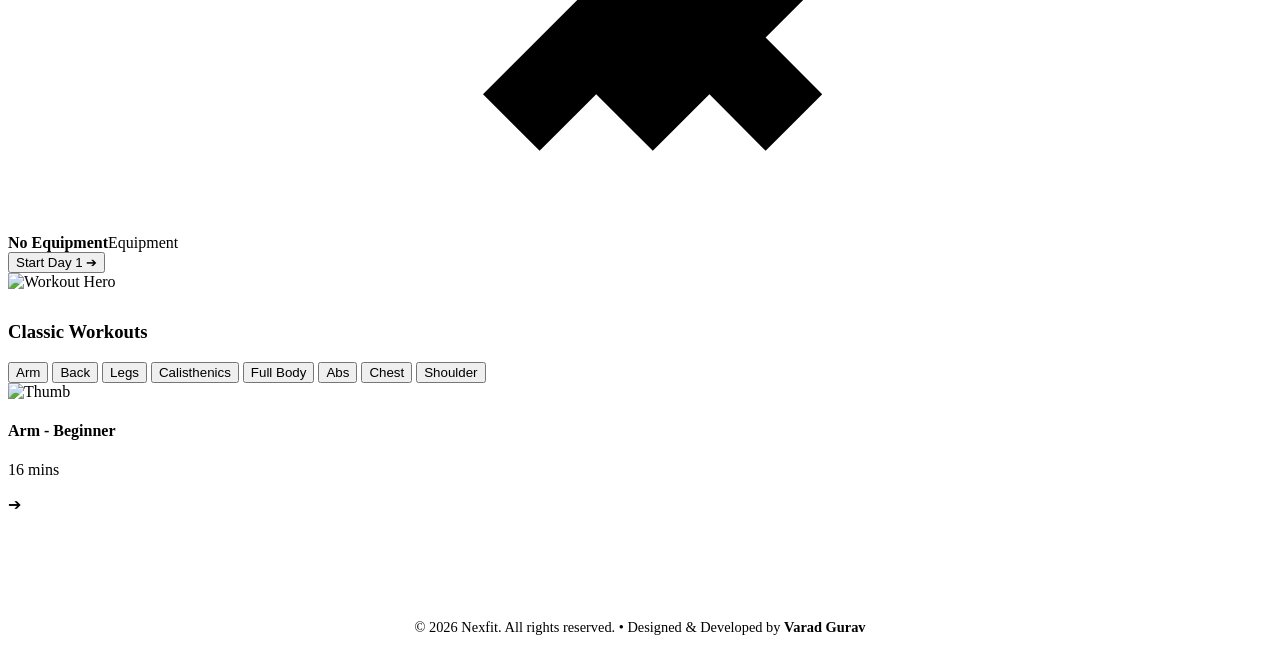
==== commit 4f5fb327: "Update index.html" ====
--- a/templates/index.html
+++ b/templates/index.html
@@ -5,6 +5,32 @@
     <title>Nexfit - Home</title>
     <link rel="stylesheet" href="{{ url_for('static', filename='style.css') }}">
     <style>
+       <style>
+    /* Your existing CSS code is here... */
+
+    /* Paste the new layout and text-wrapping code right here */
+    .main-container {
+      width: 100%;
+      max-width: 1200px;
+      margin: 0 auto;
+      padding: 20px;
+      box-sizing: border-box;
+      overflow-x: hidden;
+    }
+
+    p, span, h1, h2, h3 {
+      word-wrap: break-word;
+      overflow-wrap: break-word;
+      max-width: 100%;
+    }
+
+    .dashboard-grid {
+      display: grid;
+      grid-template-columns: repeat(auto-fit, minmax(280px, 1fr));
+      gap: 24px;
+      align-items: stretch;
+    }
+</style>
         /* Smooth Global Transitions & Hover Glows */
         .card, .hero-banner-card, .quick-calc-card, .streak-banner, .daily-tip-card, .bio-tracker-card, .workout-list-item, .mode-btn, .filter-pill, .start-day-btn {
             transition: all 0.3s cubic-bezier(0.25, 0.8, 0.25, 1);
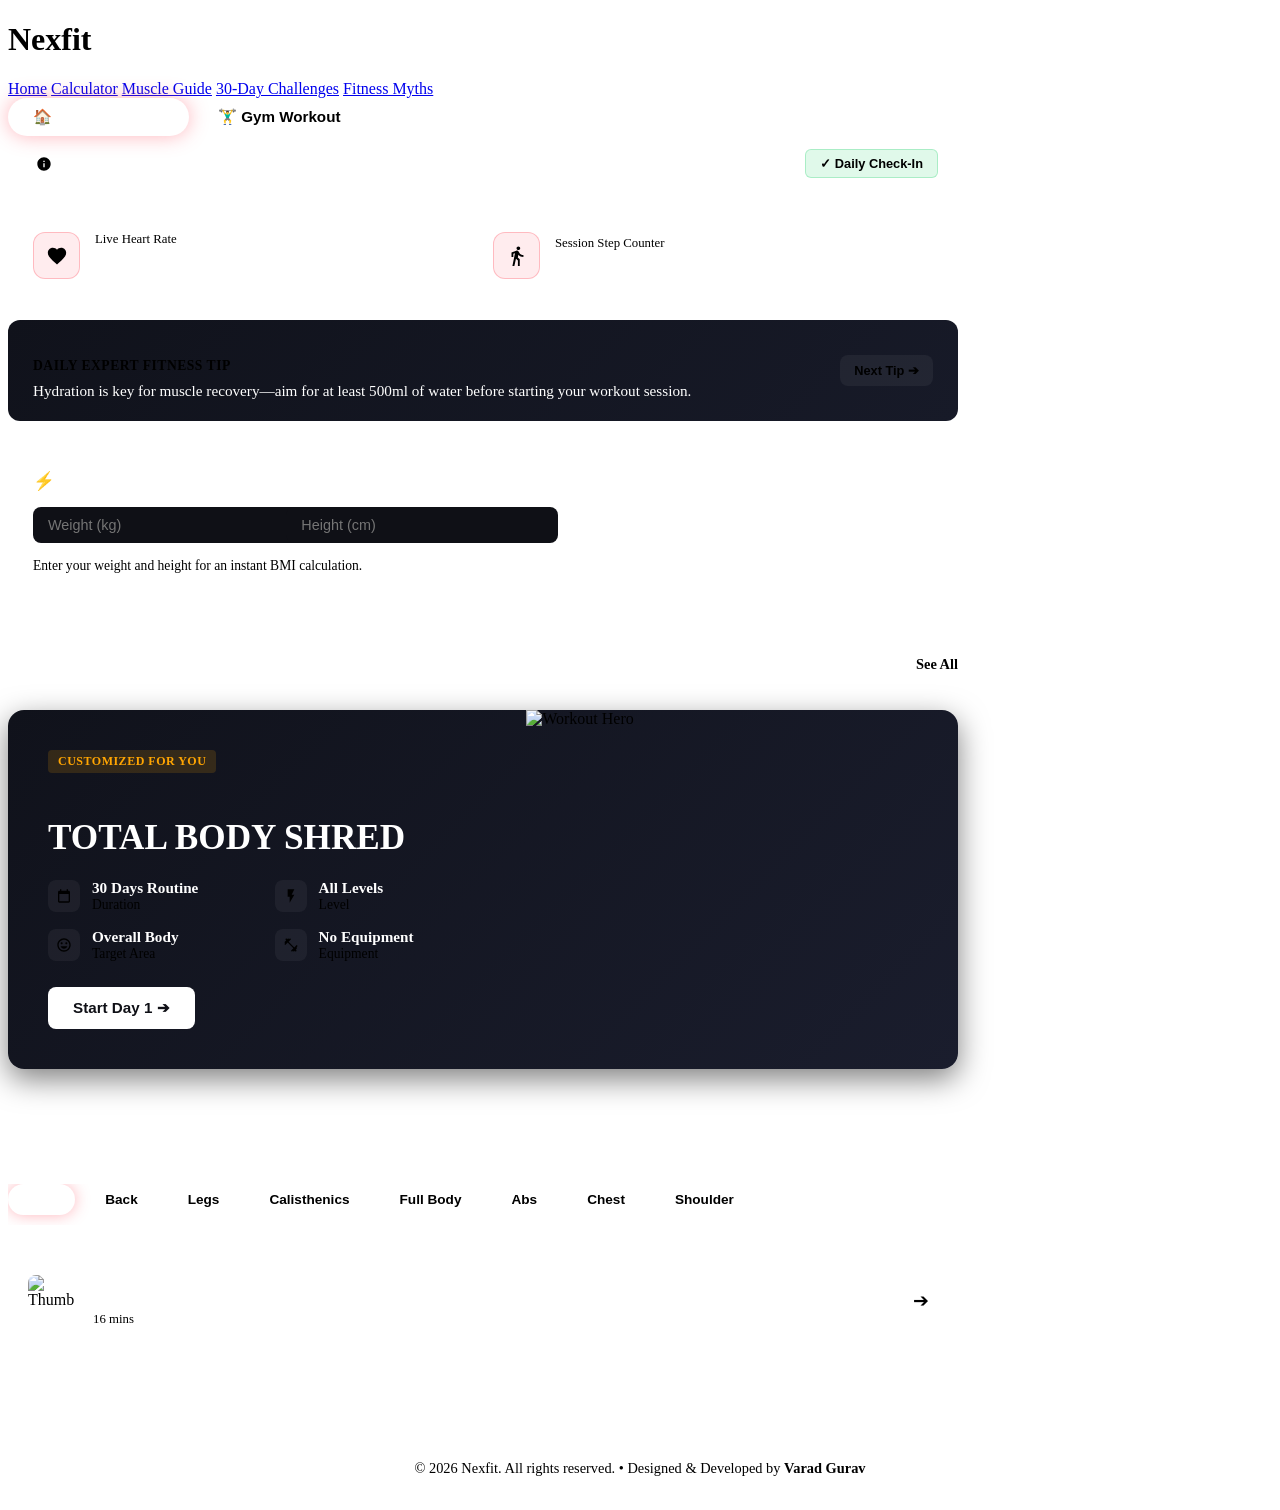
==== commit d197f64b: "Update index.html" ====
--- a/templates/index.html
+++ b/templates/index.html
@@ -5,44 +5,7 @@
     <title>Nexfit - Home</title>
     <link rel="stylesheet" href="{{ url_for('static', filename='style.css') }}">
     <style>
-       <style>
-    /* Your existing CSS code is here... */
-
-    /* Paste the new layout and text-wrapping code right here */
-    .main-container {
-      width: 100%;
-      max-width: 1200px;
-      margin: 0 auto;
-      padding: 20px;
-      box-sizing: border-box;
-      overflow-x: hidden;
-    }
-
-    p, span, h1, h2, h3 {
-      word-wrap: break-word;
-      overflow-wrap: break-word;
-      max-width: 100%;
-    }
-
-    .dashboard-grid {
-      display: grid;
-      grid-template-columns: repeat(auto-fit, minmax(280px, 1fr));
-      gap: 24px;
-      align-items: stretch;
-    }
-</style>
-        /* Smooth Global Transitions & Hover Glows */
-        .card, .hero-banner-card, .quick-calc-card, .streak-banner, .daily-tip-card, .bio-tracker-card, .workout-list-item, .mode-btn, .filter-pill, .start-day-btn {
-            transition: all 0.3s cubic-bezier(0.25, 0.8, 0.25, 1);
-        }
-        .workout-mode-toggle {
-            display: flex;
-            justify-content: center;
-            gap: 15px;
-            margin-bottom: 25px;
-            flex-wrap: wrap;
-        }
-        .mode-btn {
+    .mode-btn {
             background: var(--bg-card);
             color: var(--text-muted);
             border: 1px solid var(--border-color);
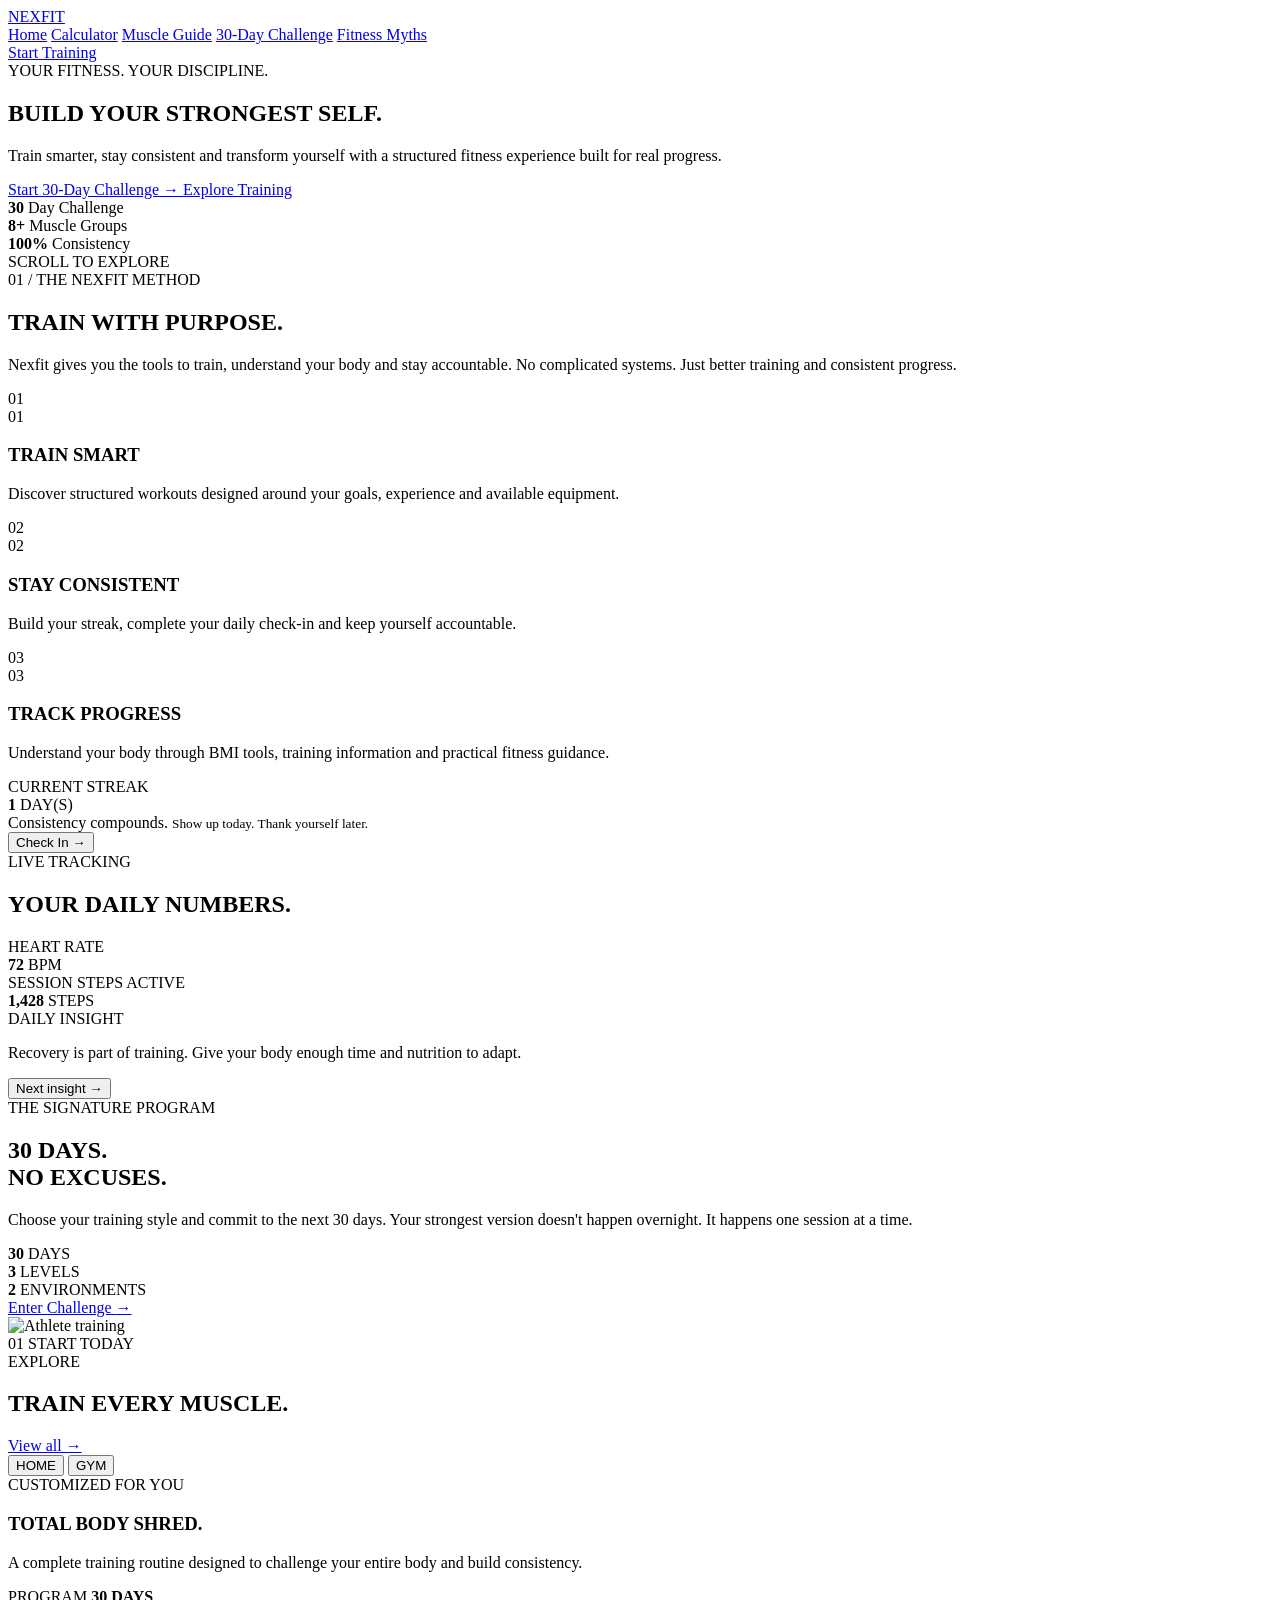
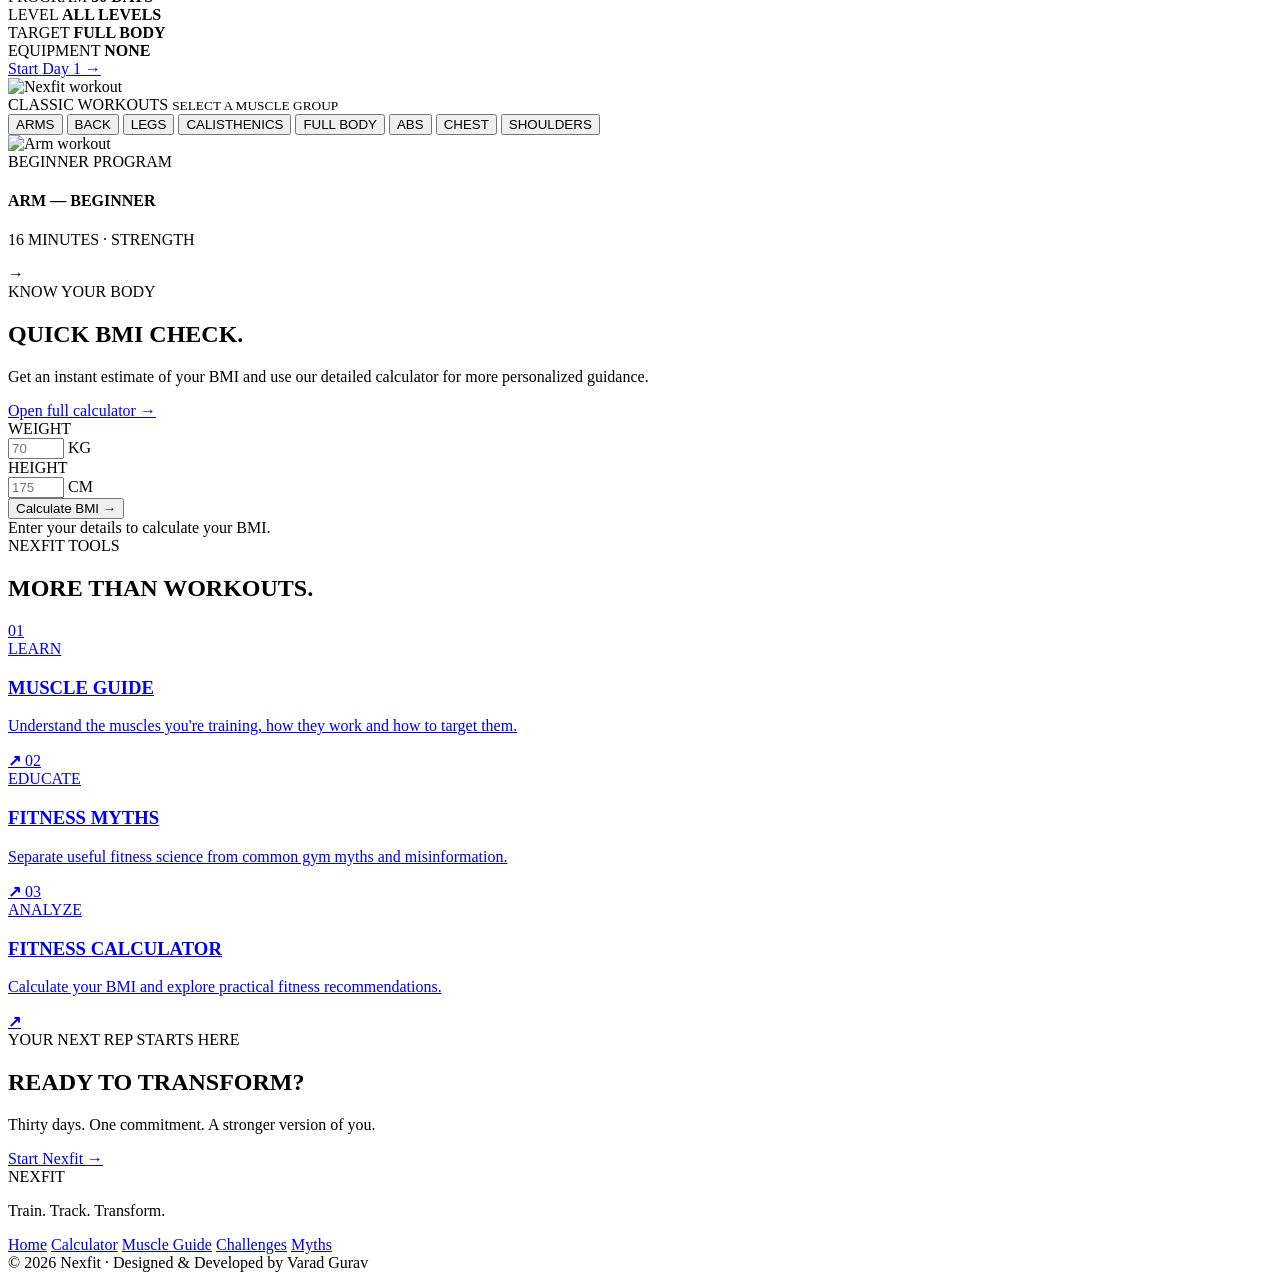
==== commit 15d4487b: "Update index.html" ====
--- a/templates/index.html
+++ b/templates/index.html
@@ -1,772 +1,1260 @@
 <!DOCTYPE html>
-<html>
+<html lang="en">
 <head>
-   <meta name="viewport" content="width=device-width, initial-scale=1.0">
-    <title>Nexfit - Home</title>
+    <meta charset="UTF-8">
+    <meta name="viewport" content="width=device-width, initial-scale=1.0">
+
+    <title>Nexfit — Train. Track. Transform.</title>
+
+    <link rel="preconnect" href="https://fonts.googleapis.com">
+    <link rel="preconnect" href="https://fonts.gstatic.com" crossorigin>
+
+    <link href="https://fonts.googleapis.com/css2?family=Inter:wght@400;500;600;700;800&family=Space+Grotesk:wght@500;600;700&display=swap" rel="stylesheet">
+
     <link rel="stylesheet" href="{{ url_for('static', filename='style.css') }}">
-    <style>
-    .mode-btn {
-            background: var(--bg-card);
-            color: var(--text-muted);
-            border: 1px solid var(--border-color);
-            padding: 10px 25px;
-            border-radius: 30px;
-            font-weight: bold;
-            font-size: 0.95rem;
-            cursor: pointer;
+</head>
+
+<body>
+
+<!-- ================= NAVBAR ================= -->
+
+<header class="site-header">
+
+    <a href="/" class="brand">
+        NEX<span>FIT</span>
+    </a>
+
+    <nav class="main-nav">
+        <a href="/" class="active">Home</a>
+        <a href="/calculator">Calculator</a>
+        <a href="/muscle">Muscle Guide</a>
+        <a href="/challenges">30-Day Challenge</a>
+        <a href="/myths">Fitness Myths</a>
+    </nav>
+
+    <a href="/challenges" class="nav-cta">
+        Start Training
+    </a>
+
+</header>
+
+
+<main>
+
+
+<!-- ================= HERO ================= -->
+
+<section class="hero-section">
+
+    <div class="hero-overlay"></div>
+
+    <div class="hero-content">
+
+        <div class="eyebrow">
+            <span></span>
+            YOUR FITNESS. YOUR DISCIPLINE.
+        </div>
+
+        <h1>
+            BUILD YOUR
+            <strong>STRONGEST SELF.</strong>
+        </h1>
+
+        <p>
+            Train smarter, stay consistent and transform yourself
+            with a structured fitness experience built for real progress.
+        </p>
+
+        <div class="hero-buttons">
+
+            <a href="/challenges" class="primary-btn">
+                Start 30-Day Challenge
+                <span>→</span>
+            </a>
+
+            <a href="#training" class="secondary-btn">
+                Explore Training
+            </a>
+
+        </div>
+
+        <div class="hero-stats">
+
+            <div>
+                <strong>30</strong>
+                <span>Day Challenge</span>
+            </div>
+
+            <div>
+                <strong>8+</strong>
+                <span>Muscle Groups</span>
+            </div>
+
+            <div>
+                <strong>100%</strong>
+                <span>Consistency</span>
+            </div>
+
+        </div>
+
+    </div>
+
+    <div class="hero-scroll">
+        <span></span>
+        SCROLL TO EXPLORE
+    </div>
+
+</section>
+
+
+<!-- ================= INTRO ================= -->
+
+<section class="section intro-section">
+
+    <div class="section-label">01 / THE NEXFIT METHOD</div>
+
+    <div class="intro-grid">
+
+        <div>
+            <h2>
+                TRAIN WITH
+                <span>PURPOSE.</span>
+            </h2>
+        </div>
+
+        <div>
+            <p class="large-text">
+                Nexfit gives you the tools to train, understand your body
+                and stay accountable. No complicated systems. Just better
+                training and consistent progress.
+            </p>
+        </div>
+
+    </div>
+
+    <div class="feature-grid">
+
+        <article class="feature-card">
+            <span class="feature-number">01</span>
+            <div class="feature-icon">01</div>
+            <h3>TRAIN SMART</h3>
+            <p>
+                Discover structured workouts designed around your
+                goals, experience and available equipment.
+            </p>
+        </article>
+
+        <article class="feature-card featured">
+            <span class="feature-number">02</span>
+            <div class="feature-icon">02</div>
+            <h3>STAY CONSISTENT</h3>
+            <p>
+                Build your streak, complete your daily check-in
+                and keep yourself accountable.
+            </p>
+        </article>
+
+        <article class="feature-card">
+            <span class="feature-number">03</span>
+            <div class="feature-icon">03</div>
+            <h3>TRACK PROGRESS</h3>
+            <p>
+                Understand your body through BMI tools, training
+                information and practical fitness guidance.
+            </p>
+        </article>
+
+    </div>
+
+</section>
+
+
+<!-- ================= STREAK ================= -->
+
+<section class="section compact-section">
+
+    <div class="streak-card">
+
+        <div class="streak-left">
+
+            <div class="status-dot"></div>
+
+            <div>
+                <span class="small-label">CURRENT STREAK</span>
+
+                <div class="streak-number">
+                    <strong id="streakCount">1</strong>
+                    <span>DAY(S)</span>
+                </div>
+            </div>
+
+        </div>
+
+        <div class="streak-message">
+            <span>Consistency compounds.</span>
+            <small>Show up today. Thank yourself later.</small>
+        </div>
+
+        <button id="checkinBtn"
+                class="checkin-btn"
+                onclick="triggerCheckIn()">
+            Check In →
+        </button>
+
+    </div>
+
+</section>
+
+
+<!-- ================= LIVE METRICS ================= -->
+
+<section class="section metrics-section">
+
+    <div class="section-heading">
+
+        <div>
+            <span class="section-kicker">LIVE TRACKING</span>
+            <h2>YOUR DAILY <span>NUMBERS.</span></h2>
+        </div>
+
+    </div>
+
+    <div class="metrics-grid">
+
+        <div class="metric-card">
+
+            <div class="metric-top">
+                <span>HEART RATE</span>
+                <div class="pulse"></div>
+            </div>
+
+            <strong id="liveBpmDisplay">72</strong>
+
+            <span class="metric-unit">BPM</span>
+
+            <div class="metric-line">
+                <span></span>
+            </div>
+
+        </div>
+
+
+        <div class="metric-card">
+
+            <div class="metric-top">
+                <span>SESSION STEPS</span>
+                <span class="metric-status">ACTIVE</span>
+            </div>
+
+            <strong id="stepCountDisplay">1,428</strong>
+
+            <span class="metric-unit">STEPS</span>
+
+            <div class="metric-line">
+                <span></span>
+            </div>
+
+        </div>
+
+
+        <div class="metric-card tip-metric">
+
+            <div class="metric-top">
+                <span>DAILY INSIGHT</span>
+            </div>
+
+            <p id="dailyTipText">
+                Loading today's insight...
+            </p>
+
+            <button onclick="rotateTip()">
+                Next insight →
+            </button>
+
+        </div>
+
+    </div>
+
+</section>
+
+
+<!-- ================= CHALLENGE ================= -->
+
+<section class="section challenge-section">
+
+    <div class="challenge-card">
+
+        <div class="challenge-content">
+
+            <span class="section-kicker">THE SIGNATURE PROGRAM</span>
+
+            <h2>
+                30 DAYS.
+                <br>
+                <span>NO EXCUSES.</span>
+            </h2>
+
+            <p>
+                Choose your training style and commit to the next
+                30 days. Your strongest version doesn't happen
+                overnight. It happens one session at a time.
+            </p>
+
+            <div class="challenge-details">
+
+                <div>
+                    <strong>30</strong>
+                    <span>DAYS</span>
+                </div>
+
+                <div>
+                    <strong>3</strong>
+                    <span>LEVELS</span>
+                </div>
+
+                <div>
+                    <strong>2</strong>
+                    <span>ENVIRONMENTS</span>
+                </div>
+
+            </div>
+
+            <a href="/challenges" class="primary-btn">
+                Enter Challenge
+                <span>→</span>
+            </a>
+
+        </div>
+
+        <div class="challenge-image">
+
+            <img
+                src="https://images.unsplash.com/photo-1583454110551-21f2fa2afe61?auto=format&fit=crop&w=1200&q=85"
+                alt="Athlete training"
+            >
+
+            <div class="image-label">
+                <span>01</span>
+                START TODAY
+            </div>
+
+        </div>
+
+    </div>
+
+</section>
+
+
+<!-- ================= TRAINING ================= -->
+
+<section class="section" id="training">
+
+    <div class="section-heading">
+
+        <div>
+            <span class="section-kicker">EXPLORE</span>
+            <h2>TRAIN EVERY <span>MUSCLE.</span></h2>
+        </div>
+
+        <a href="/challenges" class="text-link">
+            View all →
+        </a>
+
+    </div>
+
+
+    <!-- Home / Gym -->
+
+    <div class="training-mode">
+
+        <button
+            class="mode-btn active"
+            onclick="switchMode('home', this)">
+            HOME
+        </button>
+
+        <button
+            class="mode-btn"
+            onclick="switchMode('gym', this)">
+            GYM
+        </button>
+
+    </div>
+
+
+    <!-- Featured Workout -->
+
+    <div class="workout-feature">
+
+        <div class="workout-feature-content">
+
+            <span class="workout-tag">
+                CUSTOMIZED FOR YOU
+            </span>
+
+            <h3 id="heroTitle">
+                TOTAL BODY
+                <span>SHRED.</span>
+            </h3>
+
+            <p class="workout-description">
+                A complete training routine designed to challenge
+                your entire body and build consistency.
+            </p>
+
+            <div class="workout-meta" id="metaGridContainer">
+
+                <div>
+                    <span>PROGRAM</span>
+                    <strong>30 DAYS</strong>
+                </div>
+
+                <div>
+                    <span>LEVEL</span>
+                    <strong>ALL LEVELS</strong>
+                </div>
+
+                <div>
+                    <span>TARGET</span>
+                    <strong>FULL BODY</strong>
+                </div>
+
+                <div id="equipmentMeta">
+                    <span>EQUIPMENT</span>
+                    <strong>NONE</strong>
+                </div>
+
+            </div>
+
+            <a href="/challenges" class="light-btn">
+                Start Day 1 →
+            </a>
+
+        </div>
+
+
+        <div class="workout-feature-image">
+
+            <img
+                id="heroImage"
+                src="https://images.unsplash.com/photo-1583454110551-21f2fa2afe61?auto=format&fit=crop&w=1200&q=85"
+                alt="Nexfit workout"
+            >
+
+            <div class="image-gradient"></div>
+
+        </div>
+
+    </div>
+
+
+    <!-- Muscle Filters -->
+
+    <div class="workout-section-title">
+
+        <span>CLASSIC WORKOUTS</span>
+
+        <small>
+            SELECT A MUSCLE GROUP
+        </small>
+
+    </div>
+
+    <div class="filter-pills-row" id="filterPills">
+
+        <button class="filter-pill active"
+                onclick="filterWorkout('Arm', this)">
+            ARMS
+        </button>
+
+        <button class="filter-pill"
+                onclick="filterWorkout('Back', this)">
+            BACK
+        </button>
+
+        <button class="filter-pill"
+                onclick="filterWorkout('Legs', this)">
+            LEGS
+        </button>
+
+        <button class="filter-pill"
+                onclick="filterWorkout('Calisthenics', this)">
+            CALISTHENICS
+        </button>
+
+        <button class="filter-pill"
+                onclick="filterWorkout('Full Body', this)">
+            FULL BODY
+        </button>
+
+        <button class="filter-pill"
+                onclick="filterWorkout('Abs', this)">
+            ABS
+        </button>
+
+        <button class="filter-pill"
+                onclick="filterWorkout('Chest', this)">
+            CHEST
+        </button>
+
+        <button class="filter-pill"
+                onclick="filterWorkout('Shoulder', this)">
+            SHOULDERS
+        </button>
+
+    </div>
+
+
+    <div id="workoutPreviewList">
+
+        <div class="workout-list-item"
+             onclick="window.location.href='/challenges?muscle=Arm'">
+
+            <div class="workout-item-left">
+
+                <img
+                    id="previewImage"
+                    src="https://images.unsplash.com/photo-1581009146145-b5ef050c2e1e?auto=format&fit=crop&w=300&q=80"
+                    class="workout-thumb"
+                    alt="Arm workout"
+                >
+
+                <div>
+
+                    <span class="workout-label">
+                        BEGINNER PROGRAM
+                    </span>
+
+                    <h4 id="previewTitle">
+                        ARM — BEGINNER
+                    </h4>
+
+                    <p id="previewTime">
+                        16 MINUTES · STRENGTH
+                    </p>
+
+                </div>
+
+            </div>
+
+            <div class="workout-arrow">
+                →
+            </div>
+
+        </div>
+
+    </div>
+
+</section>
+
+
+<!-- ================= BMI ================= -->
+
+<section class="section calculator-section">
+
+    <div class="calculator-card">
+
+        <div class="calculator-copy">
+
+            <span class="section-kicker">
+                KNOW YOUR BODY
+            </span>
+
+            <h2>
+                QUICK
+                <span>BMI CHECK.</span>
+            </h2>
+
+            <p>
+                Get an instant estimate of your BMI and use our
+                detailed calculator for more personalized guidance.
+            </p>
+
+            <a href="/calculator" class="text-link">
+                Open full calculator →
+            </a>
+
+        </div>
+
+
+        <div class="quick-calculator">
+
+            <div class="input-group">
+
+                <label for="quickWeight">
+                    WEIGHT
+                </label>
+
+                <div class="input-wrap">
+                    <input
+                        type="number"
+                        id="quickWeight"
+                        placeholder="70"
+                        min="20"
+                        max="300"
+                    >
+                    <span>KG</span>
+                </div>
+
+            </div>
+
+
+            <div class="input-group">
+
+                <label for="quickHeight">
+                    HEIGHT
+                </label>
+
+                <div class="input-wrap">
+                    <input
+                        type="number"
+                        id="quickHeight"
+                        placeholder="175"
+                        min="100"
+                        max="250"
+                    >
+                    <span>CM</span>
+                </div>
+
+            </div>
+
+
+            <button
+                class="primary-btn full-btn"
+                onclick="calculateQuickBMI()">
+                Calculate BMI →
+            </button>
+
+            <div id="quickResultBox" class="bmi-result">
+                Enter your details to calculate your BMI.
+            </div>
+
+        </div>
+
+    </div>
+
+</section>
+
+
+<!-- ================= TOOLS ================= -->
+
+<section class="section tools-section">
+
+    <div class="section-heading">
+
+        <div>
+            <span class="section-kicker">NEXFIT TOOLS</span>
+            <h2>MORE THAN <span>WORKOUTS.</span></h2>
+        </div>
+
+    </div>
+
+
+    <div class="tools-grid">
+
+        <a href="/muscle" class="tool-card">
+
+            <span class="tool-number">01</span>
+
+            <div>
+                <span class="tool-label">LEARN</span>
+                <h3>MUSCLE GUIDE</h3>
+                <p>
+                    Understand the muscles you're training,
+                    how they work and how to target them.
+                </p>
+            </div>
+
+            <strong>↗</strong>
+
+        </a>
+
+
+        <a href="/myths" class="tool-card">
+
+            <span class="tool-number">02</span>
+
+            <div>
+                <span class="tool-label">EDUCATE</span>
+                <h3>FITNESS MYTHS</h3>
+                <p>
+                    Separate useful fitness science from
+                    common gym myths and misinformation.
+                </p>
+            </div>
+
+            <strong>↗</strong>
+
+        </a>
+
+
+        <a href="/calculator" class="tool-card">
+
+            <span class="tool-number">03</span>
+
+            <div>
+                <span class="tool-label">ANALYZE</span>
+                <h3>FITNESS CALCULATOR</h3>
+                <p>
+                    Calculate your BMI and explore practical
+                    fitness recommendations.
+                </p>
+            </div>
+
+            <strong>↗</strong>
+
+        </a>
+
+    </div>
+
+</section>
+
+
+<!-- ================= FINAL CTA ================= -->
+
+<section class="final-cta">
+
+    <div class="final-cta-inner">
+
+        <span class="section-kicker">
+            YOUR NEXT REP STARTS HERE
+        </span>
+
+        <h2>
+            READY TO
+            <span>TRANSFORM?</span>
+        </h2>
+
+        <p>
+            Thirty days. One commitment.
+            A stronger version of you.
+        </p>
+
+        <a href="/challenges" class="primary-btn">
+            Start Nexfit →
+        </a>
+
+    </div>
+
+</section>
+
+</main>
+
+
+<!-- ================= FOOTER ================= -->
+
+<footer class="site-footer">
+
+    <div class="footer-brand">
+        <span>NEXFIT</span>
+        <p>Train. Track. Transform.</p>
+    </div>
+
+    <div class="footer-links">
+        <a href="/">Home</a>
+        <a href="/calculator">Calculator</a>
+        <a href="/muscle">Muscle Guide</a>
+        <a href="/challenges">Challenges</a>
+        <a href="/myths">Myths</a>
+    </div>
+
+    <div class="footer-bottom">
+        © 2026 Nexfit · Designed & Developed by Varad Gurav
+    </div>
+
+</footer>
+
+
+<!-- ================= JAVASCRIPT ================= -->
+
+<script>
+
+const fitnessTips = [
+
+    "Consistency beats intensity. Showing up regularly is more valuable than occasional extreme workouts.",
+
+    "Prioritize controlled movement and good technique before adding more weight.",
+
+    "Hydration supports performance and recovery. Keep water close during your training session.",
+
+    "Recovery is part of training. Give your body enough time and nutrition to adapt.",
+
+    "Focus on progressive improvement rather than comparing your journey to someone else's."
+
+];
+
+let currentTipIdx = 0;
+
+
+/* ================= PAGE LOAD ================= */
+
+document.addEventListener("DOMContentLoaded", () => {
+
+    let currentStreak =
+        localStorage.getItem("nexfit_streak") || 1;
+
+    let lastCheckIn =
+        localStorage.getItem("nexfit_last_date") || "";
+
+    let todayStr =
+        new Date().toDateString();
+
+
+    const streakElement =
+        document.getElementById("streakCount");
+
+    if (streakElement) {
+        streakElement.innerText = currentStreak;
+    }
+
+
+    if (lastCheckIn === todayStr) {
+
+        const btn =
+            document.getElementById("checkinBtn");
+
+        if (btn) {
+
+            btn.innerText = "Checked In ✓";
+            btn.classList.add("checked");
+
         }
-        .mode-btn:hover {
-            border-color: var(--accent-red);
-            color: #fff;
-            transform: translateY(-2px);
+
+    }
+
+
+    currentTipIdx =
+        Math.floor(Math.random() * fitnessTips.length);
+
+    const tip =
+        document.getElementById("dailyTipText");
+
+    if (tip) {
+        tip.innerText = fitnessTips[currentTipIdx];
+    }
+
+
+    /* Heart rate display */
+
+    setInterval(() => {
+
+        const bpm =
+            document.getElementById("liveBpmDisplay");
+
+        if (!bpm) return;
+
+        const baseBpm = 72;
+
+        const fluctuation =
+            Math.floor(Math.random() * 5) - 2;
+
+        bpm.innerText =
+            baseBpm + fluctuation;
+
+    }, 3000);
+
+
+    /* Steps */
+
+    let storedSteps =
+        parseInt(
+            localStorage.getItem("nexfit_steps") || 1428
+        );
+
+    const stepElement =
+        document.getElementById("stepCountDisplay");
+
+    if (stepElement) {
+
+        stepElement.innerText =
+            storedSteps.toLocaleString();
+
+    }
+
+
+    /* Device motion */
+
+    if (window.DeviceMotionEvent) {
+
+        try {
+
+            window.addEventListener(
+                "devicemotion",
+                (event) => {
+
+                    const acc =
+                        event.accelerationIncludingGravity;
+
+                    if (
+                        acc &&
+                        acc.z &&
+                        Math.abs(acc.z) > 12
+                    ) {
+
+                        storedSteps++;
+
+                        localStorage.setItem(
+                            "nexfit_steps",
+                            storedSteps
+                        );
+
+                        if (stepElement) {
+
+                            stepElement.innerText =
+                                storedSteps.toLocaleString();
+
+                        }
+
+                    }
+
+                },
+                { once: true }
+            );
+
+        } catch (error) {
+
+            console.log(
+                "Motion sensor unavailable."
+            );
+
         }
-        .mode-btn.active {
-            background: var(--accent-red);
-            color: white;
-            border-color: var(--accent-red);
-            box-shadow: 0 0 20px rgba(255, 71, 87, 0.4);
+
+    }
+
+});
+
+
+/* ================= FITNESS TIP ================= */
+
+function rotateTip() {
+
+    currentTipIdx =
+        (currentTipIdx + 1) %
+        fitnessTips.length;
+
+    const tip =
+        document.getElementById("dailyTipText");
+
+    if (tip) {
+
+        tip.style.opacity = "0";
+
+        setTimeout(() => {
+
+            tip.innerText =
+                fitnessTips[currentTipIdx];
+
+            tip.style.opacity = "1";
+
+        }, 180);
+
+    }
+
+}
+
+
+/* ================= CHECK-IN ================= */
+
+function triggerCheckIn() {
+
+    const todayStr =
+        new Date().toDateString();
+
+    const lastCheckIn =
+        localStorage.getItem(
+            "nexfit_last_date"
+        ) || "";
+
+
+    if (lastCheckIn === todayStr) {
+        return;
+    }
+
+
+    let currentStreak =
+        parseInt(
+            localStorage.getItem(
+                "nexfit_streak"
+            ) || 1
+        );
+
+
+    if (lastCheckIn) {
+
+        const lastDate =
+            new Date(lastCheckIn);
+
+        const today =
+            new Date(todayStr);
+
+        const diffTime =
+            Math.abs(today - lastDate);
+
+        const diffDays =
+            Math.ceil(
+                diffTime /
+                (1000 * 60 * 60 * 24)
+            );
+
+
+        if (diffDays === 1) {
+
+            currentStreak++;
+
+        } else if (diffDays > 1) {
+
+            currentStreak = 1;
+
         }
-        /* Streak Widget Bar */
-        .streak-banner {
-            background: var(--bg-card);
-            border: 1px solid var(--border-color);
-            border-radius: 12px;
-            padding: 12px 20px;
-            display: flex;
-            align-items: center;
-            justify-content: space-between;
-            margin-bottom: 20px;
-        }
-        .streak-banner:hover {
-            border-color: rgba(255, 71, 87, 0.4);
-            box-shadow: 0 4px 20px rgba(0, 0, 0, 0.4);
-        }
-        .streak-info {
-            display: flex;
-            align-items: center;
-            gap: 12px;
-            color: #fff;
-            font-size: 0.9rem;
-            font-weight: 600;
-        }
-        .streak-icon-box {
-            width: 32px;
-            height: 32px;
-            border-radius: 8px;
-            background: rgba(255, 255, 255, 0.05);
-            border: 1px solid var(--border-color);
-            display: flex;
-            align-items: center;
-            justify-content: center;
-            flex-shrink: 0;
-        }
-        .streak-icon-box svg {
-            width: 16px;
-            height: 16px;
-            fill: var(--accent-red);
-        }
-        .checkin-btn {
-            background: rgba(46, 213, 115, 0.15);
-            color: var(--accent-green);
-            border: 1px solid rgba(46, 213, 115, 0.3);
-            padding: 6px 14px;
-            border-radius: 6px;
-            font-size: 0.8rem;
-            font-weight: bold;
-            cursor: pointer;
-        }
-        .checkin-btn:hover {
-            background: rgba(46, 213, 115, 0.3);
-            transform: translateY(-1px);
-        }
-        .checkin-btn.checked {
-            background: var(--accent-green);
-            color: #0f1016;
-            cursor: default;
-            transform: none;
-        }
-        /* Futuristic Bio-Metrics & Step Tracker Card */
-        .bio-tracker-card {
-            background: var(--bg-card);
-            border: 1px solid var(--border-color);
-            border-radius: 16px;
-            padding: 20px 25px;
-            margin-bottom: 20px;
-            display: grid;
-            grid-template-columns: 1fr 1fr;
-            gap: 20px;
-        }
-        .bio-tracker-card:hover {
-            border-color: rgba(255, 71, 87, 0.4);
-            box-shadow: 0 4px 20px rgba(0, 0, 0, 0.4);
-        }
-        .bio-metric-item {
-            display: flex;
-            align-items: center;
-            gap: 15px;
-        }
-        .bio-icon-circle {
-            width: 45px;
-            height: 45px;
-            border-radius: 12px;
-            background: rgba(255, 71, 87, 0.1);
-            border: 1px solid rgba(255, 71, 87, 0.3);
-            display: flex;
-            align-items: center;
-            justify-content: center;
-            flex-shrink: 0;
-        }
-        .bio-icon-circle svg {
-            width: 22px;
-            height: 22px;
-            fill: var(--accent-red);
-        }
-        .bio-metric-info span {
-            color: var(--text-muted);
-            font-size: 0.8rem;
-            display: block;
-            margin-bottom: 2px;
-        }
-        .bio-metric-info h3 {
-            color: #fff;
-            font-size: 1.25rem;
-            margin: 0;
-        }
-        @keyframes pulseBpm {
-            0% { transform: scale(1); opacity: 1; }
-            50% { transform: scale(1.15); opacity: 0.8; }
-            100% { transform: scale(1); opacity: 1; }
-        }
-        .pulsing-dot {
-            display: inline-block;
-            width: 8px;
-            height: 8px;
-            background-color: var(--accent-red);
-            border-radius: 50%;
-            margin-left: 6px;
-            animation: pulseBpm 1.2s infinite;
-        }
-        /* Daily Tip / Quote Card */
-        .daily-tip-card {
-            background: linear-gradient(135deg, #10121b 0%, #171a28 100%);
-            border: 1px solid var(--border-color);
-            border-radius: 12px;
-            padding: 20px 25px;
-            margin-bottom: 25px;
-            display: flex;
-            align-items: center;
-            justify-content: space-between;
-            gap: 20px;
-        }
-        .daily-tip-card:hover {
-            border-color: rgba(255, 71, 87, 0.4);
-            box-shadow: 0 4px 20px rgba(0, 0, 0, 0.4);
-        }
-        .daily-tip-content h4 {
-            color: var(--accent-red);
-            font-size: 0.85rem;
-            text-transform: uppercase;
-            letter-spacing: 0.5px;
-            margin-bottom: 6px;
-        }
-        .daily-tip-content p {
-            color: #fff;
-            font-size: 0.95rem;
-            margin: 0;
-            line-height: 1.4;
-        }
-        .next-tip-btn {
-            background: rgba(255, 255, 255, 0.05);
-            border: 1px solid var(--border-color);
-            color: var(--text-muted);
-            padding: 8px 14px;
-            border-radius: 8px;
-            font-size: 0.8rem;
-            font-weight: 600;
-            cursor: pointer;
-            white-space: nowrap;
-        }
-        .next-tip-btn:hover {
-            border-color: var(--accent-red);
-            color: #fff;
-            transform: translateY(-1px);
-        }
-        /* Quick Calculator Widget Card */
-        .quick-calc-card {
-            background: var(--bg-card);
-            border: 1px solid var(--border-color);
-            border-radius: 16px;
-            padding: 25px;
-            margin-bottom: 35px;
-        }
-        .quick-calc-card:hover {
-            border-color: rgba(255, 71, 87, 0.4);
-            box-shadow: 0 4px 20px rgba(0, 0, 0, 0.4);
-        }
-        .quick-calc-title {
-            color: #fff;
-            font-size: 1.1rem;
-            margin-bottom: 15px;
-            display: flex;
-            align-items: center;
-            gap: 10px;
-        }
-        .quick-calc-grid {
-            display: grid;
-            grid-template-columns: repeat(auto-fit, minmax(140px, 1fr)) 140px;
-            gap: 12px;
-            align-items: center;
-        }
-        .quick-input {
-            background: #0f1016;
-            border: 1px solid var(--border-color);
-            border-radius: 8px;
-            padding: 10px 15px;
-            color: #fff;
-            font-size: 0.9rem;
-            width: 100%;
-            outline: none;
-            transition: border-color 0.2s;
-        }
-        .quick-input:focus {
-            border-color: var(--accent-red);
-        }
-        .quick-calc-btn {
-            background: var(--accent-red);
-            color: #fff;
-            border: none;
-            border-radius: 8px;
-            padding: 10px;
-            font-weight: bold;
-            font-size: 0.9rem;
-            cursor: pointer;
-            height: 100%;
-        }
-        .quick-calc-btn:hover {
-            background: #ff6b81;
-            transform: translateY(-1px);
-            box-shadow: 0 0 15px rgba(255, 71, 87, 0.4);
-        }
-        #quickResultBox {
-            margin-top: 15px;
-            color: var(--text-muted);
-            font-size: 0.85rem;
-            font-weight: 500;
-        }
-        .section-header {
-            display: flex;
-            justify-content: space-between;
-            align-items: center;
-            margin-bottom: 15px;
-        }
-        .section-header h3 {
-            color: #fff;
-            font-size: 1.2rem;
-            border-left: 3px solid var(--accent-red);
-            padding-left: 10px;
-        }
-        .see-all {
-            color: var(--accent-red);
-            font-size: 0.9rem;
-            text-decoration: none;
-            font-weight: 600;
-        }
-        .see-all:hover {
-            text-decoration: underline;
-        }
-        .hero-banner-card {
-            background: linear-gradient(135deg, #10121b 0%, #1a1d2d 100%);
-            border: 1px solid var(--border-color);
-            border-radius: 16px;
-            overflow: hidden;
-            display: grid;
-            grid-template-columns: 1.2fr 1fr;
-            margin-bottom: 40px;
-            position: relative;
-            box-shadow: 0 10px 30px rgba(0,0,0,0.5);
-        }
-        .hero-banner-card:hover {
-            border-color: rgba(255, 71, 87, 0.5);
-            box-shadow: 0 10px 40px rgba(255, 71, 87, 0.15);
-        }
-        .hero-content {
-            padding: 40px;
-            display: flex;
-            flex-direction: column;
-            justify-content: center;
-        }
-        .customized-badge {
-            background: rgba(255, 165, 2, 0.15);
-            color: #ffa502;
-            font-size: 0.75rem;
-            font-weight: bold;
-            padding: 4px 10px;
-            border-radius: 4px;
-            width: fit-content;
-            margin-bottom: 15px;
-            letter-spacing: 0.5px;
-        }
-        .hero-content h2 {
-            font-size: 2.2rem;
-            color: #fff;
-            margin-bottom: 20px;
-            line-height: 1.2;
-        }
-        .hero-meta {
-            display: grid;
-            grid-template-columns: 1fr 1fr;
-            gap: 15px;
-            margin-bottom: 25px;
-        }
-        .meta-item {
-            display: flex;
-            align-items: center;
-            gap: 12px;
-            color: var(--text-muted);
-            font-size: 0.85rem;
-        }
-        .meta-icon-box {
-            width: 32px;
-            height: 32px;
-            border-radius: 8px;
-            background: rgba(255, 255, 255, 0.05);
-            border: 1px solid var(--border-color);
-            display: flex;
-            align-items: center;
-            justify-content: center;
-            flex-shrink: 0;
-        }
-        .meta-icon-box svg {
-            width: 16px;
-            height: 16px;
-            fill: var(--accent-red);
-        }
-        .meta-item strong {
-            color: #fff;
-            display: block;
-            font-size: 0.95rem;
-        }
-        .start-day-btn {
-            background: #fff;
-            color: #0f1016;
-            border: none;
-            padding: 12px 25px;
-            border-radius: 8px;
-            font-weight: bold;
-            font-size: 0.95rem;
-            cursor: pointer;
-            width: fit-content;
-        }
-        .start-day-btn:hover {
-            background: var(--accent-red);
-            color: #fff;
-            transform: translateY(-2px);
-            box-shadow: 0 0 20px rgba(255, 71, 87, 0.5);
-        }
-        .hero-image-side {
-            position: relative;
-            min-height: 280px;
-        }
-        .hero-image-side img {
-            width: 100%;
-            height: 100%;
-            object-fit: cover;
-        }
-        .filter-pills-row {
-            display: flex;
-            gap: 10px;
-            overflow-x: auto;
-            padding-bottom: 10px;
-            margin-bottom: 20px;
-        }
-        .filter-pill {
-            background: var(--bg-card);
-            color: var(--text-muted);
-            border: 1px solid var(--border-color);
-            padding: 8px 20px;
-            border-radius: 20px;
-            font-size: 0.85rem;
-            font-weight: 600;
-            cursor: pointer;
-            white-space: nowrap;
-        }
-        .filter-pill:hover {
-            border-color: var(--accent-red);
-            color: #fff;
-            transform: translateY(-1px);
-        }
-        .filter-pill.active {
-            background: var(--accent-red);
-            color: white;
-            border-color: var(--accent-red);
-            box-shadow: 0 0 15px rgba(255, 71, 87, 0.4);
-        }
-        .workout-list-item {
-            background: var(--bg-card);
-            border: 1px solid var(--border-color);
-            border-radius: 12px;
-            padding: 15px 20px;
-            display: flex;
-            align-items: center;
-            justify-content: space-between;
-            margin-bottom: 12px;
-            cursor: pointer;
-        }
-        .workout-list-item:hover {
-            border-color: var(--accent-red);
-            transform: translateY(-2px);
-            box-shadow: 0 4px 20px rgba(255, 71, 87, 0.15);
-        }
-        .workout-item-left {
-            display: flex;
-            align-items: center;
-            gap: 15px;
-        }
-        .workout-thumb {
-            width: 50px;
-            height: 50px;
-            border-radius: 8px;
-            object-fit: cover;
-        }
-        .workout-item-left h4 {
-            color: #fff;
-            font-size: 1rem;
-            margin-bottom: 4px;
-        }
-        .workout-item-left p {
-            color: var(--text-muted);
-            font-size: 0.8rem;
-        }
-        .arrow-icon {
-            color: var(--text-muted);
-            font-size: 1.2rem;
-            background: rgba(255,255,255,0.05);
-            width: 35px;
-            height: 35px;
-            border-radius: 50%;
-            display: flex;
-            align-items: center;
-            justify-content: center;
-        }
-        /* Mobile Responsive Media Queries */
-        @media(max-width: 768px) {
-            .hero-banner-card {
-                grid-template-columns: 1fr;
-            }
-            .hero-image-side {
-                min-height: 200px;
-            }
-            .daily-tip-card, .bio-tracker-card {
-                grid-template-columns: 1fr;
-                flex-direction: column;
-                align-items: flex-start;
-            }
-            header nav {
-                gap: 10px;
-                font-size: 0.85rem;
-                flex-wrap: wrap;
-                justify-content: center;
-            }
-        }
-    </style>
-</head>
-<body>
-    <header>
-        <h1>Nexfit</h1>
-        <nav>
-            <a href="/">Home</a>
-            <a href="/calculator">Calculator</a>
-            <a href="/muscle">Muscle Guide</a>
-            <a href="/challenges">30-Day Challenges</a>
-            <a href="/myths">Fitness Myths</a>
-        </nav>
-    </header>
-    
-    <div class="container" style="max-width: 950px;">
-        <!-- Home / Gym Mode Toggle -->
-        <div class="workout-mode-toggle">
-            <button class="mode-btn active" onclick="switchMode('home', this)">🏠 Home Workout</button>
-            <button class="mode-btn" onclick="switchMode('gym', this)">🏋️‍♂️ Gym Workout</button>
-        </div>
-
-        <!-- Interactive Streak & Check-in Widget -->
-        <div class="streak-banner">
-            <div class="streak-info">
-                <div class="streak-icon-box">
-                    <svg viewBox="0 0 24 24"><path d="M12 2C6.48 2 2 6.48 2 12s4.48 10 10 10 10-4.48 10-10S17.52 2 12 2zm1 15h-2v-6h2v6zm0-8h-2V7h2v2z"/></svg>
-                </div>
-                <span>Active Streak: <strong id="streakCount" style="color: var(--accent-red);">1</strong> Day(s)</span>
-            </div>
-            <button id="checkinBtn" class="checkin-btn" onclick="triggerCheckIn()">✓ Daily Check-In</button>
-        </div>
-
-        <!-- Futuristic Live Bio-Metrics & Step Tracker Card -->
-        <div class="bio-tracker-card">
-            <div class="bio-metric-item">
-                <div class="bio-icon-circle">
-                    <svg viewBox="0 0 24 24"><path d="M12 21.35l-1.45-1.32C5.4 15.36 2 12.28 2 8.5 2 5.42 4.42 3 7.5 3c1.74 0 3.41.81 4.5 2.09C13.09 3.81 14.76 3 16.5 3 19.58 3 22 5.42 22 8.5c0 3.78-3.4 6.86-8.55 11.54L12 21.35z"/></svg>
-                </div>
-                <div class="bio-metric-info">
-                    <span>Live Heart Rate <span class="pulsing-dot"></span></span>
-                    <h3 id="liveBpmDisplay">72 BPM</h3>
-                </div>
-            </div>
-            <div class="bio-metric-item">
-                <div class="bio-icon-circle">
-                    <svg viewBox="0 0 24 24"><path d="M13.5 5.5c1.1 0 2-.9 2-2s-.9-2-2-2-2 .9-2 2 .9 2 2 2zM9.8 8.9L7 23h2.1l1.8-8 2.1 2v6h2v-7.5l-2.1-2 .6-3C14.8 12 16.8 13 19 13v-2c-1.9 0-3.5-1-4.3-2.4l-1-1.6c-.4-.6-1-1-1.7-1-.3 0-.5.1-.8.2L6 8.3V13h2V9.6l1.8-.7z"/></svg>
-                </div>
-                <div class="bio-metric-info">
-                    <span>Session Step Counter</span>
-                    <h3 id="stepCountDisplay">1,428 Steps</h3>
-                </div>
-            </div>
-        </div>
-
-        <!-- Daily Fitness Tip / Motivation Generator Card -->
-        <div class="daily-tip-card">
-            <div class="daily-tip-content">
-                <h4>Daily Expert Fitness Tip</h4>
-                <p id="dailyTipText">Loading today's insight...</p>
-            </div>
-            <button class="next-tip-btn" onclick="rotateTip()">Next Tip ➔</button>
-        </div>
-
-        <!-- Quick BMI Calculator Widget -->
-        <div class="quick-calc-card">
-            <div class="quick-calc-title">
-                <span style="color: var(--accent-red);">⚡</span> Quick BMI Checker
-            </div>
-            <div class="quick-calc-grid">
-                <input type="number" id="quickWeight" class="quick-input" placeholder="Weight (kg)" min="20" max="300">
-                <input type="number" id="quickHeight" class="quick-input" placeholder="Height (cm)" min="100" max="250">
-                <button class="quick-calc-btn" onclick="calculateQuickBMI()">Calculate BMI</button>
-            </div>
-            <div id="quickResultBox">Enter your weight and height for an instant BMI calculation.</div>
-        </div>
-
-        <div class="section-header">
-            <h3 id="planTitle">Classic Plan: Home Workout</h3>
-            <a href="/challenges" class="see-all">See All</a>
-        </div>
-
-        <!-- Hero Banner Card -->
-        <div class="hero-banner-card">
-            <div class="hero-content">
-                <span class="customized-badge">CUSTOMIZED FOR YOU</span>
-                <h2 id="heroTitle">TOTAL BODY SHRED</h2>
-                <div class="hero-meta" id="metaGridContainer">
-                    <div class="meta-item">
-                        <div class="meta-icon-box">
-                            <svg viewBox="0 0 24 24"><path d="M19 4h-1V2h-2v2H8V2H6v2H5c-1.1 0-2 .9-2 2v14c0 1.1.9 2 2 2h14c1.1 0 2-.9 2-2V6c0-1.1-.9-2-2-2zm0 16H5V9h14v11z"/></svg>
-                        </div>
-                        <div><strong>30 Days Routine</strong>Duration</div>
-                    </div>
-                    <div class="meta-item">
-                        <div class="meta-icon-box">
-                            <svg viewBox="0 0 24 24"><path d="M7 2v11h3v9l7-12h-4l4-8z"/></svg>
-                        </div>
-                        <div><strong>All Levels</strong>Level</div>
-                    </div>
-                    <div class="meta-item">
-                        <div class="meta-icon-box">
-                            <svg viewBox="0 0 24 24"><path d="M12 2C6.48 2 2 6.48 2 12s4.48 10 10 10 10-4.48 10-10S17.52 2 12 2zm0 18c-4.41 0-8-3.59-8-8s3.59-8 8-8 8 3.59 8 8-3.59 8-8 8zm3.5-9c.83 0 1.5-.67 1.5-1.5S16.33 8 15.5 8 14 8.67 14 9.5s.67 1.5 1.5 1.5zm-7 0c.83 0 1.5-.67 1.5-1.5S9.33 8 8.5 8 7 8.67 7 9.5 7.67 11 8.5 11zm3.5 6.5c2.33 0 4.31-1.46 5.11-3.5H6.89c.8 2.04 2.78 3.5 5.11 3.5z"/></svg>
-                        </div>
-                        <div><strong>Overall Body</strong>Target Area</div>
-                    </div>
-                    <div class="meta-item" id="equipmentMeta">
-                        <div class="meta-icon-box">
-                            <svg viewBox="0 0 24 24"><path d="M20.57 14.86L22 13.43 20.57 12 17 15.57 8.43 7 12 3.43 10.57 2 9.14 3.43 7.71 2 6.29 3.43 4.86 2 3.43 3.43 4.86 4.86 2 7.71l1.43 1.43L2 10.57 3.43 12 7 8.43 15.57 17 12 20.57 13.43 22l1.43-1.43L16.29 22l1.43-1.43L19.14 22l1.43-1.43L19.14 19.14l1.43-1.43z"/></svg>
-                        </div>
-                        <div><strong>No Equipment</strong>Equipment</div>
-                    </div>
-                </div>
-                <button class="start-day-btn" onclick="window.location.href='/challenges'">Start Day 1 ➔</button>
-            </div>
-            <div class="hero-image-side">
-                <img id="heroImage" src="https://images.unsplash.com/photo-1583454110551-21f2fa2afe61?auto=format&fit=crop&w=800&q=80" alt="Workout Hero">
-            </div>
-        </div>
-
-        <div class="section-header" style="margin-top: 30px;">
-            <h3>Classic Workouts</h3>
-        </div>
-
-        <!-- Filter Pills Bar -->
-        <div class="filter-pills-row" id="filterPills">
-            <button class="filter-pill active" onclick="filterWorkout('Arm', this)">Arm</button>
-            <button class="filter-pill" onclick="filterWorkout('Back', this)">Back</button>
-            <button class="filter-pill" onclick="filterWorkout('Legs', this)">Legs</button>
-            <button class="filter-pill" onclick="filterWorkout('Calisthenics', this)">Calisthenics</button>
-            <button class="filter-pill" onclick="filterWorkout('Full Body', this)">Full Body</button>
-            <button class="filter-pill" onclick="filterWorkout('Abs', this)">Abs</button>
-            <button class="filter-pill" onclick="filterWorkout('Chest', this)">Chest</button>
-            <button class="filter-pill" onclick="filterWorkout('Shoulder', this)">Shoulder</button>
-        </div>
-
-        <!-- Dynamic Workout Preview List -->
-        <div id="workoutPreviewList">
-            <div class="workout-list-item" onclick="window.location.href='/challenges?muscle=Arm'">
-                <div class="workout-item-left">
-                    <img src="https://images.unsplash.com/photo-1581009146145-b5ef050c2e1e?auto=format&fit=crop&w=150&q=80" class="workout-thumb" alt="Thumb">
-                    <div>
-                        <h4 id="previewTitle">Arm - Beginner</h4>
-                        <p id="previewTime">16 mins</p>
-                    </div>
-                </div>
-                <div class="arrow-icon">➔</div>
-            </div>
-        </div>
-    </div>
-
-    <!-- Professional Attribution Footer -->
-    <footer style="margin-top: 80px; padding: 25px 0; border-top: 1px solid var(--border-color); text-align: center; color: var(--text-muted); font-size: 0.9rem;">
-        <p style="margin: 0;">&copy; 2026 Nexfit. All rights reserved. &bull; Designed & Developed by <span style="color: var(--accent-red); font-weight: 600;">Varad Gurav</span></p>
-    </footer>
-
-    <script>
-        const fitnessTips = [
-            "Consistency beats intensity. Showing up every day for 20 minutes yields better long-term growth than burning out once a week.",
-            "Always prioritize full range of motion over heavier weight to maximize muscle fiber recruitment.",
-            "Hydration is key for muscle recovery—aim for at least 500ml of water before starting your workout session.",
-            "Protein synthesis peaks post-workout; make sure to get quality protein within 2 hours of your training.",
-            "Mind-muscle connection increases muscle activation by up to 20%. Focus entirely on the muscle working during each rep."
-        ];
-        let currentTipIdx = 0;
-
-        document.addEventListener('DOMContentLoaded', () => {
-            let currentStreak = localStorage.getItem('nexfit_streak') || 1;
-            let lastCheckIn = localStorage.getItem('nexfit_last_date') || '';
-            let todayStr = new Date().toDateString();
-
-            document.getElementById('streakCount').innerText = currentStreak;
-
-            if (lastCheckIn === todayStr) {
-                let btn = document.getElementById('checkinBtn');
-                btn.innerText = "Checked In ✔";
-                btn.classList.add('checked');
-            }
-
-            currentTipIdx = Math.floor(Math.random() * fitnessTips.length);
-            document.getElementById('dailyTipText').innerText = fitnessTips[currentTipIdx];
-
-            // Subtle live heartbeat fluctuation simulation
-            setInterval(() => {
-                let baseBpm = 72;
-                let fluctuation = Math.floor(Math.random() * 5) - 2;
-                document.getElementById('liveBpmDisplay').innerText = (baseBpm + fluctuation) + " BPM";
-            }, 3000);
-
-            // Device motion sensor step simulator for mobile viewports
-            let storedSteps = parseInt(localStorage.getItem('nexfit_steps') || 1428);
-            document.getElementById('stepCountDisplay').innerText = storedSteps.toLocaleString() + " Steps";
-
-            if (window.DeviceMotionEvent) {
-                window.addEventListener('devicemotion', (event) => {
-                    let acc = event.accelerationIncludingGravity;
-                    if (acc && acc.z && Math.abs(acc.z) > 12) {
-                        storedSteps++;
-                        localStorage.setItem('nexfit_steps', storedSteps);
-                        document.getElementById('stepCountDisplay').innerText = storedSteps.toLocaleString() + " Steps";
-                    }
-                }, { once: true }); // triggers on first movement grant
-            }
-        });
-
-        function rotateTip() {
-            currentTipIdx = (currentTipIdx + 1) % fitnessTips.length;
-            document.getElementById('dailyTipText').innerText = fitnessTips[currentTipIdx];
-        }
-
-        function triggerCheckIn() {
-            let todayStr = new Date().toDateString();
-            let lastCheckIn = localStorage.getItem('nexfit_last_date') || '';
-
-            if (lastCheckIn === todayStr) return;
-
-            let currentStreak = parseInt(localStorage.getItem('nexfit_streak') || 1);
-            if (lastCheckIn) {
-                let lastDateObj = new Date(lastCheckIn);
-                let todayObj = new Date(todayStr);
-                let diffTime = Math.abs(todayObj - lastDateObj);
-                let diffDays = Math.ceil(diffTime / (1000 * 60 * 60 * 24));
-
-                if (diffDays === 1) {
-                    currentStreak++;
-                } else if (diffDays > 1) {
-                    currentStreak = 1;
-                }
-            }
-
-            localStorage.setItem('nexfit_streak', currentStreak);
-            localStorage.setItem('nexfit_last_date', todayStr);
-
-            document.getElementById('streakCount').innerText = currentStreak;
-            let btn = document.getElementById('checkinBtn');
-            btn.innerText = "Checked In ✔";
-            btn.classList.add('checked');
-        }
-
-        function calculateQuickBMI() {
-            let weight = parseFloat(document.getElementById('quickWeight').value);
-            let height = parseFloat(document.getElementById('quickHeight').value);
-            let resBox = document.getElementById('quickResultBox');
-
-            if (!weight || !height || weight <= 0 || height <= 0) {
-                resBox.innerHTML = "<span style='color: var(--accent-red);'>Please enter valid weight and height numbers.</span>";
-                return;
-            }
-
-            let heightM = height / 100;
-            let bmi = (weight / (heightM * heightM)).toFixed(1);
-            let category = "";
-
-            if (bmi < 18.5) category = "Underweight";
-            else if (bmi >= 18.5 && bmi <= 24.9) category = "Normal weight";
-            else if (bmi >= 25 && bmi <= 29.9) category = "Overweight";
-            else category = "Obese";
-
-            resBox.innerHTML = `Your BMI is <strong style="color: #fff;">${bmi}</strong> (${category}). <a href="/calculator" style="color: var(--accent-red); text-decoration: none; margin-left: 5px;">Detailed Calculator ➔</a>`;
-        }
-
-        function switchMode(mode, btn) {
-            document.querySelectorAll('.mode-btn').forEach(b => b.classList.remove('active'));
-            btn.classList.add('active');
-
-            if (mode === 'home') {
-                document.getElementById('planTitle').innerText = "Classic Plan: Home Workout";
-                document.getElementById('heroTitle').innerText = "TOTAL BODY SHRED";
-                document.getElementById('equipmentMeta').innerHTML = `
-                    <div class="meta-icon-box">
-                        <svg viewBox="0 0 24 24"><path d="M20.57 14.86L22 13.43 20.57 12 17 15.57 8.43 7 12 3.43 10.57 2 9.14 3.43 7.71 2 6.29 3.43 4.86 2 3.43 3.43 4.86 4.86 2 7.71l1.43 1.43L2 10.57 3.43 12 7 8.43 15.57 17 12 20.57 13.43 22l1.43-1.43L16.29 22l1.43-1.43L19.14 22l1.43-1.43L19.14 19.14l1.43-1.43z"/></svg>
-                    </div>
-                    <div><strong>No Equipment</strong>Equipment</div>
-                `;
-                document.getElementById('heroImage').src = "https://images.unsplash.com/photo-1583454110551-21f2fa2afe61?auto=format&fit=crop&w=800&q=80";
-            } else {
-                document.getElementById('planTitle').innerText = "Classic Plan: Gym Workout";
-                document.getElementById('heroTitle').innerText = "HEAVY HYPERTROPHY";
-                document.getElementById('equipmentMeta').innerHTML = `
-                    <div class="meta-icon-box">
-                        <svg viewBox="0 0 24 24"><path d="M6 5h12v2H6V5zm0 12h12v2H6v-2zm10-5H8V9h8v3z"/></svg>
-                    </div>
-                    <div><strong>Barbells & Cables</strong>Equipment</div>
-                `;
-                document.getElementById('heroImage').src = "https://images.unsplash.com/photo-1534438327276-14e5300c3a48?auto=format&fit=crop&w=800&q=80";
-            }
-        }
-
-        function filterWorkout(muscle, btn) {
-            document.querySelectorAll('.filter-pill').forEach(p => p.classList.remove('active'));
-            btn.classList.add('active');
-
-            document.getElementById('previewTitle').innerText = `${muscle} - Beginner`;
-            let mins = muscle === 'Full Body' ? '25 mins' : (muscle === 'Legs' ? '20 mins' : '16 mins');
-            document.getElementById('previewTime').innerText = mins;
-            
-            document.querySelector('.workout-list-item').onclick = () => {
-                window.location.href = `/challenges?muscle=${muscle}`;
-            };
-        }
-    </script>
+
+    }
+
+
+    localStorage.setItem(
+        "nexfit_streak",
+        currentStreak
+    );
+
+    localStorage.setItem(
+        "nexfit_last_date",
+        todayStr
+    );
+
+
+    document.getElementById(
+        "streakCount"
+    ).innerText = currentStreak;
+
+
+    const btn =
+        document.getElementById("checkinBtn");
+
+    btn.innerText = "Checked In ✓";
+    btn.classList.add("checked");
+
+}
+
+
+/* ================= BMI ================= */
+
+function calculateQuickBMI() {
+
+    const weight =
+        parseFloat(
+            document.getElementById(
+                "quickWeight"
+            ).value
+        );
+
+    const height =
+        parseFloat(
+            document.getElementById(
+                "quickHeight"
+            ).value
+        );
+
+    const result =
+        document.getElementById(
+            "quickResultBox"
+        );
+
+
+    if (
+        !weight ||
+        !height ||
+        weight <= 0 ||
+        height <= 0
+    ) {
+
+        result.innerHTML =
+            "Please enter valid weight and height.";
+
+        result.classList.add("error");
+
+        return;
+
+    }
+
+
+    const heightM =
+        height / 100;
+
+    const bmi =
+        (
+            weight /
+            (heightM * heightM)
+        ).toFixed(1);
+
+
+    let category = "";
+
+
+    if (bmi < 18.5) {
+
+        category = "Underweight";
+
+    } else if (bmi <= 24.9) {
+
+        category = "Normal weight";
+
+    } else if (bmi <= 29.9) {
+
+        category = "Overweight";
+
+    } else {
+
+        category = "Obese";
+
+    }
+
+
+    result.classList.remove("error");
+
+    result.innerHTML = `
+
+        <span>Your BMI</span>
+
+        <strong>${bmi}</strong>
+
+        <small>${category}</small>
+
+        <a href="/calculator">
+            Detailed Calculator →
+        </a>
+
+    `;
+
+}
+
+
+/* ================= HOME / GYM MODE ================= */
+
+function switchMode(mode, btn) {
+
+    document
+        .querySelectorAll(".mode-btn")
+        .forEach(button =>
+            button.classList.remove("active")
+        );
+
+    btn.classList.add("active");
+
+
+    const title =
+        document.getElementById("heroTitle");
+
+    const equipment =
+        document.getElementById(
+            "equipmentMeta"
+        );
+
+    const image =
+        document.getElementById(
+            "heroImage"
+        );
+
+
+    if (mode === "home") {
+
+        title.innerHTML =
+            "TOTAL BODY <span>SHRED.</span>";
+
+
+        equipment.innerHTML = `
+            <span>EQUIPMENT</span>
+            <strong>NONE</strong>
+        `;
+
+
+        image.src =
+            "https://images.unsplash.com/photo-1583454110551-21f2fa2afe61?auto=format&fit=crop&w=1200&q=85";
+
+
+    } else {
+
+        title.innerHTML =
+            "HEAVY <span>HYPERTROPHY.</span>";
+
+
+        equipment.innerHTML = `
+            <span>EQUIPMENT</span>
+            <strong>BARBELLS & CABLES</strong>
+        `;
+
+
+        image.src =
+            "https://images.unsplash.com/photo-1534438327276-14e5300c3a48?auto=format&fit=crop&w=1200&q=85";
+
+    }
+
+}
+
+
+/* ================= WORKOUT FILTER ================= */
+
+function filterWorkout(muscle, btn) {
+
+    document
+        .querySelectorAll(".filter-pill")
+        .forEach(pill =>
+            pill.classList.remove("active")
+        );
+
+    btn.classList.add("active");
+
+
+    const title =
+        document.getElementById(
+            "previewTitle"
+        );
+
+    const time =
+        document.getElementById(
+            "previewTime"
+        );
+
+
+    title.innerText =
+        `${muscle.toUpperCase()} — BEGINNER`;
+
+
+    let mins = "16 MINUTES";
+
+    if (muscle === "Full Body") {
+
+        mins = "25 MINUTES";
+
+    } else if (muscle === "Legs") {
+
+        mins = "20 MINUTES";
+
+    }
+
+
+    time.innerText =
+        `${mins} · STRENGTH`;
+
+
+    const workout =
+        document.querySelector(
+            ".workout-list-item"
+        );
+
+
+    if (workout) {
+
+        workout.onclick = () => {
+
+            window.location.href =
+                `/challenges?muscle=${encodeURIComponent(muscle)}`;
+
+        };
+
+    }
+
+}
+
+</script>
+
 </body>
 </html>
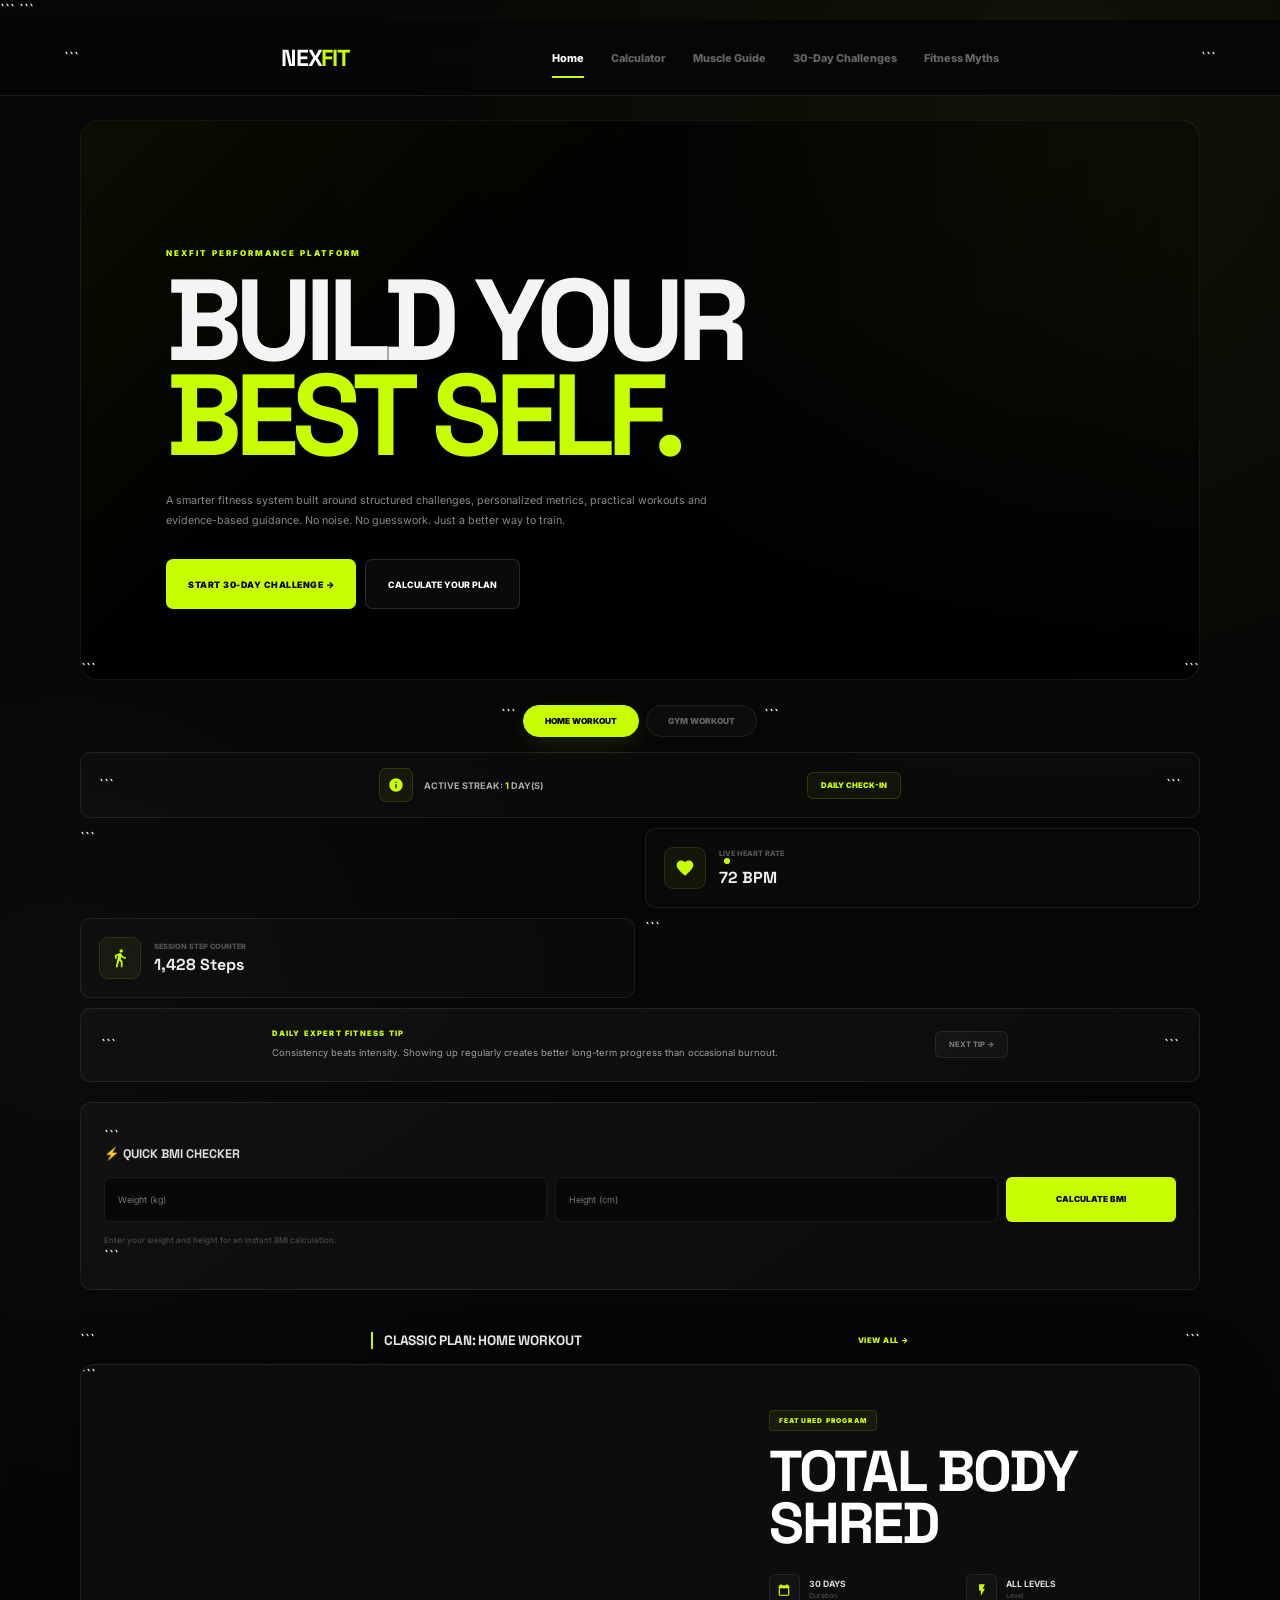
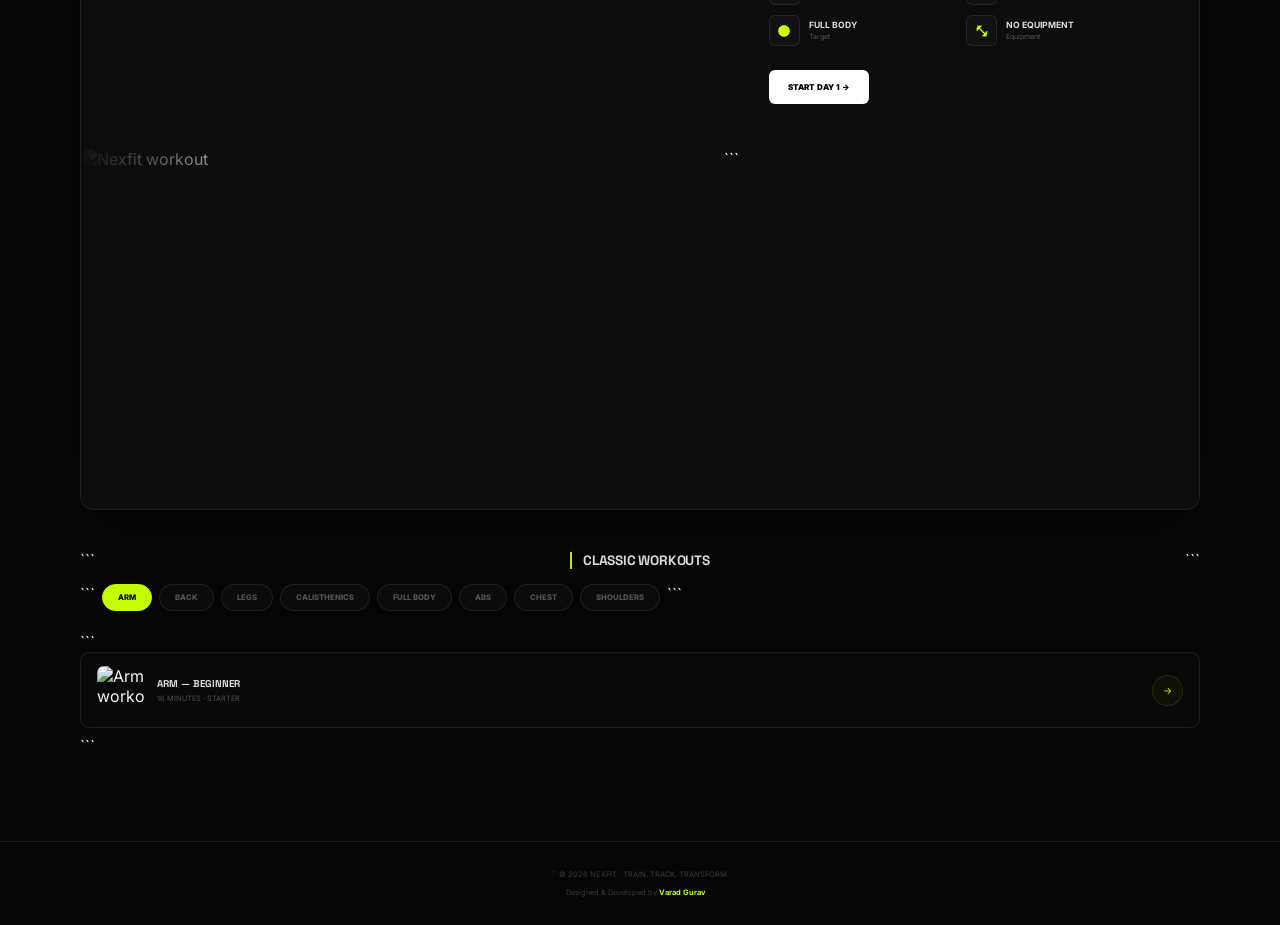
==== commit f29569fe: "Update index.html" ====
--- a/templates/index.html
+++ b/templates/index.html
@@ -1,889 +1,2835 @@
 <!DOCTYPE html>
+
 <html lang="en">
+
 <head>
-    <meta charset="UTF-8">
-    <meta name="viewport" content="width=device-width, initial-scale=1.0">
-
-    <title>Nexfit — Train. Track. Transform.</title>
-
-    <link rel="preconnect" href="https://fonts.googleapis.com">
-    <link rel="preconnect" href="https://fonts.gstatic.com" crossorigin>
-
-    <link href="https://fonts.googleapis.com/css2?family=Inter:wght@400;500;600;700;800&family=Space+Grotesk:wght@500;600;700&display=swap" rel="stylesheet">
-
-    <link rel="stylesheet" href="{{ url_for('static', filename='style.css') }}">
+
+```
+<meta charset="UTF-8">
+
+<meta
+    name="viewport"
+    content="width=device-width, initial-scale=1.0"
+>
+
+<title>Nexfit — Train With Purpose</title>
+
+<link
+    rel="stylesheet"
+    href="{{ url_for('static', filename='style.css') }}"
+>
+
+<link
+    rel="preconnect"
+    href="https://fonts.googleapis.com"
+>
+
+<link
+    rel="preconnect"
+    href="https://fonts.gstatic.com"
+    crossorigin
+>
+
+<link
+    href="https://fonts.googleapis.com/css2?family=Inter:wght@400;500;600;700;800;900&family=Space+Grotesk:wght@500;600;700&display=swap"
+    rel="stylesheet"
+>
+
+
+<style>
+
+    :root {
+        --nx-bg: #060606;
+        --nx-surface: #0b0b0b;
+        --nx-card: #101010;
+        --nx-card-2: #141414;
+
+        --nx-border: rgba(255,255,255,.08);
+        --nx-border-hover: rgba(200,255,0,.28);
+
+        --nx-text: #f4f4f4;
+        --nx-muted: #777;
+        --nx-dim: #444;
+
+        --nx-accent: #c8ff00;
+    }
+
+
+    * {
+        box-sizing: border-box;
+    }
+
+
+    html {
+        scroll-behavior: smooth;
+    }
+
+
+    body {
+
+        margin: 0;
+
+        min-height: 100vh;
+
+        color: var(--nx-text);
+
+        font-family:
+            Inter,
+            Arial,
+            sans-serif;
+
+        background:
+
+            radial-gradient(
+                circle at 82% 4%,
+                rgba(200,255,0,.055),
+                transparent 27%
+            ),
+
+            radial-gradient(
+                circle at 5% 40%,
+                rgba(255,255,255,.025),
+                transparent 28%
+            ),
+
+            var(--nx-bg);
+
+        overflow-x: hidden;
+    }
+
+
+    button,
+    input {
+        font-family: inherit;
+    }
+
+
+    a {
+        text-decoration: none;
+    }
+
+
+    /* =====================================================
+       NAVIGATION
+    ===================================================== */
+
+    .nx-nav {
+
+        position: sticky;
+
+        top: 0;
+
+        z-index: 1000;
+
+        min-height: 76px;
+
+        padding:
+            0
+            max(5vw, 22px);
+
+        display: flex;
+
+        align-items: center;
+
+        justify-content: space-between;
+
+        gap: 30px;
+
+        background:
+            rgba(6,6,6,.88);
+
+        border-bottom:
+            1px solid var(--nx-border);
+
+        backdrop-filter:
+            blur(18px);
+    }
+
+
+    .nx-logo {
+
+        color: #fff;
+
+        font-family:
+            "Space Grotesk",
+            sans-serif;
+
+        font-size: 1.45rem;
+
+        font-weight: 900;
+
+        letter-spacing: -1.3px;
+    }
+
+
+    .nx-logo span {
+        color: var(--nx-accent);
+    }
+
+
+    .nx-links {
+
+        display: flex;
+
+        align-items: center;
+
+        gap: 27px;
+    }
+
+
+    .nx-links a {
+
+        position: relative;
+
+        color: #666;
+
+        font-size: .68rem;
+
+        font-weight: 800;
+
+        transition:
+            color .2s ease;
+    }
+
+
+    .nx-links a:hover,
+    .nx-links a.active {
+        color: #fff;
+    }
+
+
+    .nx-links a.active::after {
+
+        content: "";
+
+        position: absolute;
+
+        left: 0;
+        right: 0;
+
+        bottom: -13px;
+
+        height: 2px;
+
+        background:
+            var(--nx-accent);
+    }
+
+
+    /* =====================================================
+       MAIN
+    ===================================================== */
+
+    .nx-container {
+
+        width:
+            min(1120px, 90%);
+
+        margin:
+            auto;
+    }
+
+
+    /* =====================================================
+       HERO
+    ===================================================== */
+
+    .nx-hero {
+
+        position: relative;
+
+        min-height:
+            560px;
+
+        margin-top: 24px;
+
+        display:
+            flex;
+
+        align-items:
+            flex-end;
+
+        overflow:
+            hidden;
+
+        border:
+            1px solid var(--nx-border);
+
+        border-radius:
+            18px;
+
+        background:
+
+            linear-gradient(
+                90deg,
+                rgba(0,0,0,.96),
+                rgba(0,0,0,.7) 48%,
+                rgba(0,0,0,.18)
+            ),
+
+            linear-gradient(
+                0deg,
+                rgba(0,0,0,.85),
+                transparent 65%
+            ),
+
+            url("https://images.unsplash.com/photo-1581009146145-b5ef050c2e1e?auto=format&fit=crop&w=2200&q=90")
+            center/cover;
+    }
+
+
+    .nx-hero::after {
+
+        content: "";
+
+        position: absolute;
+
+        inset: 0;
+
+        pointer-events: none;
+
+        background:
+            linear-gradient(
+                135deg,
+                rgba(200,255,0,.06),
+                transparent 35%
+            );
+    }
+
+
+    .nx-hero-content {
+
+        position: relative;
+
+        z-index: 2;
+
+        width: 100%;
+
+        padding:
+            clamp(35px, 7vw, 70px);
+    }
+
+
+    .nx-eyebrow {
+
+        color:
+            var(--nx-accent);
+
+        font-size:
+            .5rem;
+
+        font-weight:
+            900;
+
+        letter-spacing:
+            2px;
+    }
+
+
+    .nx-hero h1 {
+
+        max-width:
+            850px;
+
+        margin:
+            16px 0 0;
+
+        font-family:
+            "Space Grotesk",
+            sans-serif;
+
+        font-size:
+            clamp(4rem, 9vw, 8.2rem);
+
+        line-height:
+            .82;
+
+        letter-spacing:
+            -7px;
+    }
+
+
+    .nx-hero h1 span {
+
+        display:
+            block;
+
+        color:
+            var(--nx-accent);
+    }
+
+
+    .nx-hero-description {
+
+        max-width:
+            590px;
+
+        margin:
+            28px 0 0;
+
+        color:
+            #898989;
+
+        font-size:
+            .67rem;
+
+        line-height:
+            1.85;
+    }
+
+
+    .nx-hero-actions {
+
+        display:
+            flex;
+
+        flex-wrap:
+            wrap;
+
+        gap:
+            9px;
+
+        margin-top:
+            28px;
+    }
+
+
+    .nx-primary {
+
+        min-height:
+            50px;
+
+        padding:
+            0 22px;
+
+        display:
+            inline-flex;
+
+        align-items:
+            center;
+
+        justify-content:
+            center;
+
+        background:
+            var(--nx-accent);
+
+        color:
+            #050505;
+
+        border-radius:
+            7px;
+
+        font-size:
+            .55rem;
+
+        font-weight:
+            900;
+
+        letter-spacing:
+            .5px;
+
+        transition:
+            transform .2s ease,
+            box-shadow .2s ease;
+    }
+
+
+    .nx-primary:hover {
+
+        transform:
+            translateY(-3px);
+
+        box-shadow:
+            0 14px 35px
+            rgba(200,255,0,.16);
+    }
+
+
+    .nx-secondary {
+
+        min-height:
+            50px;
+
+        padding:
+            0 22px;
+
+        display:
+            inline-flex;
+
+        align-items:
+            center;
+
+        justify-content:
+            center;
+
+        background:
+            rgba(255,255,255,.04);
+
+        color:
+            #fff;
+
+        border:
+            1px solid
+            rgba(255,255,255,.13);
+
+        border-radius:
+            7px;
+
+        font-size:
+            .55rem;
+
+        font-weight:
+            800;
+
+        transition:
+            border-color .2s ease,
+            background .2s ease;
+    }
+
+
+    .nx-secondary:hover {
+
+        border-color:
+            rgba(255,255,255,.3);
+
+        background:
+            rgba(255,255,255,.07);
+    }
+
+
+    /* =====================================================
+       MODE SWITCH
+    ===================================================== */
+
+    .mode-switch {
+
+        display:
+            flex;
+
+        justify-content:
+            center;
+
+        gap:
+            7px;
+
+        margin:
+            25px 0 15px;
+    }
+
+
+    .mode-btn {
+
+        padding:
+            10px 21px;
+
+        color:
+            #626262;
+
+        background:
+            #0c0c0c;
+
+        border:
+            1px solid var(--nx-border);
+
+        border-radius:
+            999px;
+
+        cursor:
+            pointer;
+
+        font-size:
+            .52rem;
+
+        font-weight:
+            900;
+
+        transition:
+            all .2s ease;
+    }
+
+
+    .mode-btn:hover {
+
+        color:
+            #fff;
+
+        border-color:
+            rgba(255,255,255,.2);
+
+        transform:
+            translateY(-1px);
+    }
+
+
+    .mode-btn.active {
+
+        color:
+            #050505;
+
+        background:
+            var(--nx-accent);
+
+        border-color:
+            var(--nx-accent);
+
+        box-shadow:
+            0 8px 25px
+            rgba(200,255,0,.1);
+    }
+
+
+    /* =====================================================
+       STREAK
+    ===================================================== */
+
+    .streak-banner {
+
+        display:
+            flex;
+
+        align-items:
+            center;
+
+        justify-content:
+            space-between;
+
+        gap:
+            20px;
+
+        padding:
+            15px 18px;
+
+        margin-bottom:
+            10px;
+
+        background:
+            rgba(255,255,255,.018);
+
+        border:
+            1px solid var(--nx-border);
+
+        border-radius:
+            10px;
+
+        transition:
+            border-color .2s ease;
+    }
+
+
+    .streak-banner:hover {
+
+        border-color:
+            rgba(200,255,0,.16);
+    }
+
+
+    .streak-info {
+
+        display:
+            flex;
+
+        align-items:
+            center;
+
+        gap:
+            11px;
+
+        color:
+            #aaa;
+
+        font-size:
+            .57rem;
+
+        font-weight:
+            700;
+    }
+
+
+    .streak-icon-box {
+
+        width:
+            34px;
+
+        height:
+            34px;
+
+        display:
+            flex;
+
+        align-items:
+            center;
+
+        justify-content:
+            center;
+
+        background:
+            rgba(200,255,0,.06);
+
+        border:
+            1px solid
+            rgba(200,255,0,.12);
+
+        border-radius:
+            7px;
+    }
+
+
+    .streak-icon-box svg {
+
+        width:
+            16px;
+
+        height:
+            16px;
+
+        fill:
+            var(--nx-accent);
+    }
+
+
+    #streakCount {
+
+        color:
+            var(--nx-accent) !important;
+    }
+
+
+    .checkin-btn {
+
+        padding:
+            8px 13px;
+
+        color:
+            var(--nx-accent);
+
+        background:
+            rgba(200,255,0,.045);
+
+        border:
+            1px solid
+            rgba(200,255,0,.15);
+
+        border-radius:
+            6px;
+
+        cursor:
+            pointer;
+
+        font-size:
+            .48rem;
+
+        font-weight:
+            900;
+
+        transition:
+            all .2s ease;
+    }
+
+
+    .checkin-btn:hover {
+
+        background:
+            rgba(200,255,0,.1);
+
+        transform:
+            translateY(-1px);
+    }
+
+
+    .checkin-btn.checked {
+
+        color:
+            #050505;
+
+        background:
+            var(--nx-accent);
+
+        border-color:
+            var(--nx-accent);
+    }
+
+
+    /* =====================================================
+       BIOMETRICS
+    ===================================================== */
+
+    .bio-tracker-card {
+
+        display:
+            grid;
+
+        grid-template-columns:
+            1fr 1fr;
+
+        gap:
+            10px;
+
+        margin-bottom:
+            10px;
+    }
+
+
+    .bio-metric-item {
+
+        display:
+            flex;
+
+        align-items:
+            center;
+
+        gap:
+            13px;
+
+        padding:
+            18px;
+
+        background:
+            rgba(255,255,255,.018);
+
+        border:
+            1px solid var(--nx-border);
+
+        border-radius:
+            10px;
+
+        transition:
+            transform .2s ease,
+            border-color .2s ease;
+    }
+
+
+    .bio-metric-item:hover {
+
+        transform:
+            translateY(-2px);
+
+        border-color:
+            rgba(255,255,255,.15);
+    }
+
+
+    .bio-icon-circle {
+
+        width:
+            42px;
+
+        height:
+            42px;
+
+        flex-shrink:
+            0;
+
+        display:
+            flex;
+
+        align-items:
+            center;
+
+        justify-content:
+            center;
+
+        background:
+            rgba(200,255,0,.05);
+
+        border:
+            1px solid
+            rgba(200,255,0,.12);
+
+        border-radius:
+            9px;
+    }
+
+
+    .bio-icon-circle svg {
+
+        width:
+            20px;
+
+        height:
+            20px;
+
+        fill:
+            var(--nx-accent);
+    }
+
+
+    .bio-metric-info span {
+
+        display:
+            block;
+
+        margin-bottom:
+            3px;
+
+        color:
+            #555;
+
+        font-size:
+            .46rem;
+
+        font-weight:
+            800;
+
+        text-transform:
+            uppercase;
+    }
+
+
+    .bio-metric-info h3 {
+
+        margin:
+            0;
+
+        color:
+            #eee;
+
+        font-family:
+            "Space Grotesk",
+            sans-serif;
+
+        font-size:
+            1rem;
+    }
+
+
+    .pulsing-dot {
+
+        display:
+            inline-block;
+
+        width:
+            6px;
+
+        height:
+            6px;
+
+        margin-left:
+            5px;
+
+        background:
+            var(--nx-accent);
+
+        border-radius:
+            50%;
+
+        animation:
+            pulseBpm 1.2s infinite;
+    }
+
+
+    @keyframes pulseBpm {
+
+        0% {
+            transform: scale(1);
+            opacity: 1;
+        }
+
+        50% {
+            transform: scale(1.35);
+            opacity: .55;
+        }
+
+        100% {
+            transform: scale(1);
+            opacity: 1;
+        }
+
+    }
+
+
+    /* =====================================================
+       DAILY TIP
+    ===================================================== */
+
+    .daily-tip-card {
+
+        display:
+            flex;
+
+        align-items:
+            center;
+
+        justify-content:
+            space-between;
+
+        gap:
+            20px;
+
+        padding:
+            20px;
+
+        margin-bottom:
+            10px;
+
+        background:
+            linear-gradient(
+                135deg,
+                #111,
+                #0c0c0c
+            );
+
+        border:
+            1px solid var(--nx-border);
+
+        border-radius:
+            10px;
+    }
+
+
+    .daily-tip-content h4 {
+
+        margin:
+            0 0 7px;
+
+        color:
+            var(--nx-accent);
+
+        font-size:
+            .47rem;
+
+        font-weight:
+            900;
+
+        letter-spacing:
+            1.2px;
+
+        text-transform:
+            uppercase;
+    }
+
+
+    .daily-tip-content p {
+
+        margin:
+            0;
+
+        color:
+            #a0a0a0;
+
+        font-size:
+            .59rem;
+
+        line-height:
+            1.65;
+    }
+
+
+    .next-tip-btn {
+
+        flex-shrink:
+            0;
+
+        padding:
+            8px 13px;
+
+        color:
+            #777;
+
+        background:
+            rgba(255,255,255,.03);
+
+        border:
+            1px solid var(--nx-border);
+
+        border-radius:
+            6px;
+
+        cursor:
+            pointer;
+
+        font-size:
+            .47rem;
+
+        font-weight:
+            800;
+    }
+
+
+    .next-tip-btn:hover {
+
+        color:
+            #fff;
+
+        border-color:
+            rgba(255,255,255,.2);
+    }
+
+
+    /* =====================================================
+       QUICK BMI
+    ===================================================== */
+
+    .quick-calc-card {
+
+        margin:
+            20px 0 40px;
+
+        padding:
+            23px;
+
+        background:
+            linear-gradient(
+                145deg,
+                #111,
+                #0b0b0b
+            );
+
+        border:
+            1px solid var(--nx-border);
+
+        border-radius:
+            12px;
+    }
+
+
+    .quick-calc-title {
+
+        margin-bottom:
+            15px;
+
+        color:
+            #ddd;
+
+        font-family:
+            "Space Grotesk",
+            sans-serif;
+
+        font-size:
+            .78rem;
+
+        font-weight:
+            700;
+    }
+
+
+    .quick-calc-title span {
+
+        color:
+            var(--nx-accent);
+    }
+
+
+    .quick-calc-grid {
+
+        display:
+            grid;
+
+        grid-template-columns:
+            1fr 1fr 170px;
+
+        gap:
+            8px;
+    }
+
+
+    .quick-input {
+
+        width:
+            100%;
+
+        height:
+            45px;
+
+        padding:
+            0 13px;
+
+        color:
+            #fff;
+
+        background:
+            #080808;
+
+        border:
+            1px solid var(--nx-border);
+
+        border-radius:
+            6px;
+
+        outline:
+            none;
+
+        font-size:
+            .56rem;
+
+        transition:
+            border-color .2s ease;
+    }
+
+
+    .quick-input:focus {
+
+        border-color:
+            rgba(200,255,0,.5);
+    }
+
+
+    .quick-calc-btn {
+
+        height:
+            45px;
+
+        color:
+            #050505;
+
+        background:
+            var(--nx-accent);
+
+        border:
+            0;
+
+        border-radius:
+            6px;
+
+        cursor:
+            pointer;
+
+        font-size:
+            .52rem;
+
+        font-weight:
+            900;
+    }
+
+
+    .quick-calc-btn:hover {
+
+        box-shadow:
+            0 10px 25px
+            rgba(200,255,0,.12);
+
+        transform:
+            translateY(-2px);
+    }
+
+
+    #quickResultBox {
+
+        margin-top:
+            12px;
+
+        color:
+            #555;
+
+        font-size:
+            .5rem;
+
+        line-height:
+            1.6;
+    }
+
+
+    /* =====================================================
+       SECTION HEADER
+    ===================================================== */
+
+    .section-header {
+
+        display:
+            flex;
+
+        align-items:
+            center;
+
+        justify-content:
+            space-between;
+
+        margin-bottom:
+            14px;
+    }
+
+
+    .section-header h3 {
+
+        margin:
+            0;
+
+        padding-left:
+            11px;
+
+        color:
+            #eee;
+
+        border-left:
+            2px solid
+            var(--nx-accent);
+
+        font-family:
+            "Space Grotesk",
+            sans-serif;
+
+        font-size:
+            .85rem;
+
+        letter-spacing:
+            -.2px;
+    }
+
+
+    .see-all {
+
+        color:
+            var(--nx-accent);
+
+        font-size:
+            .48rem;
+
+        font-weight:
+            900;
+
+        letter-spacing:
+            .5px;
+    }
+
+
+    .see-all:hover {
+        opacity: .75;
+    }
+
+
+    /* =====================================================
+       FEATURED PLAN
+    ===================================================== */
+
+    .hero-banner-card {
+
+        position:
+            relative;
+
+        display:
+            grid;
+
+        grid-template-columns:
+            1.15fr .85fr;
+
+        min-height:
+            360px;
+
+        margin-bottom:
+            40px;
+
+        overflow:
+            hidden;
+
+        background:
+            #0d0d0d;
+
+        border:
+            1px solid var(--nx-border);
+
+        border-radius:
+            14px;
+
+        box-shadow:
+            0 25px 70px
+            rgba(0,0,0,.35);
+    }
+
+
+    .hero-banner-card:hover {
+
+        border-color:
+            rgba(200,255,0,.18);
+    }
+
+
+    .hero-content {
+
+        position:
+            relative;
+
+        z-index:
+            2;
+
+        padding:
+            clamp(25px, 5vw, 45px);
+
+        display:
+            flex;
+
+        flex-direction:
+            column;
+
+        justify-content:
+            center;
+    }
+
+
+    .customized-badge {
+
+        width:
+            fit-content;
+
+        margin-bottom:
+            15px;
+
+        padding:
+            5px 9px;
+
+        color:
+            var(--nx-accent);
+
+        background:
+            rgba(200,255,0,.06);
+
+        border:
+            1px solid
+            rgba(200,255,0,.12);
+
+        border-radius:
+            4px;
+
+        font-size:
+            .42rem;
+
+        font-weight:
+            900;
+
+        letter-spacing:
+            1.2px;
+    }
+
+
+    .hero-content h2 {
+
+        margin:
+            0 0 24px;
+
+        color:
+            #fff;
+
+        font-family:
+            "Space Grotesk",
+            sans-serif;
+
+        font-size:
+            clamp(2rem, 5vw, 3.6rem);
+
+        line-height:
+            .9;
+
+        letter-spacing:
+            -2px;
+    }
+
+
+    .hero-meta {
+
+        display:
+            grid;
+
+        grid-template-columns:
+            1fr 1fr;
+
+        gap:
+            10px;
+
+        margin-bottom:
+            24px;
+    }
+
+
+    .meta-item {
+
+        display:
+            flex;
+
+        align-items:
+            center;
+
+        gap:
+            9px;
+
+        color:
+            #555;
+
+        font-size:
+            .44rem;
+    }
+
+
+    .meta-icon-box {
+
+        width:
+            31px;
+
+        height:
+            31px;
+
+        display:
+            flex;
+
+        align-items:
+            center;
+
+        justify-content:
+            center;
+
+        background:
+            rgba(255,255,255,.025);
+
+        border:
+            1px solid var(--nx-border);
+
+        border-radius:
+            6px;
+    }
+
+
+    .meta-icon-box svg {
+
+        width:
+            14px;
+
+        height:
+            14px;
+
+        fill:
+            var(--nx-accent);
+    }
+
+
+    .meta-item strong {
+
+        display:
+            block;
+
+        margin-bottom:
+            2px;
+
+        color:
+            #ddd;
+
+        font-size:
+            .54rem;
+    }
+
+
+    .start-day-btn {
+
+        width:
+            fit-content;
+
+        padding:
+            12px 19px;
+
+        color:
+            #050505;
+
+        background:
+            #fff;
+
+        border:
+            0;
+
+        border-radius:
+            6px;
+
+        cursor:
+            pointer;
+
+        font-size:
+            .5rem;
+
+        font-weight:
+            900;
+
+        transition:
+            all .2s ease;
+    }
+
+
+    .start-day-btn:hover {
+
+        color:
+            #050505;
+
+        background:
+            var(--nx-accent);
+
+        transform:
+            translateY(-3px);
+
+        box-shadow:
+            0 12px 30px
+            rgba(200,255,0,.13);
+    }
+
+
+    .hero-image-side {
+
+        position:
+            relative;
+
+        min-height:
+            360px;
+    }
+
+
+    .hero-image-side::after {
+
+        content: "";
+
+        position:
+            absolute;
+
+        inset:
+            0;
+
+        background:
+            linear-gradient(
+                90deg,
+                #0d0d0d,
+                transparent 35%
+            );
+    }
+
+
+    .hero-image-side img {
+
+        width:
+            100%;
+
+        height:
+            100%;
+
+        object-fit:
+            cover;
+
+        filter:
+            saturate(.75);
+    }
+
+
+    /* =====================================================
+       WORKOUT FILTERS
+    ===================================================== */
+
+    .filter-pills-row {
+
+        display:
+            flex;
+
+        gap:
+            7px;
+
+        overflow-x:
+            auto;
+
+        padding-bottom:
+            9px;
+
+        margin-bottom:
+            12px;
+
+        scrollbar-width:
+            none;
+    }
+
+
+    .filter-pills-row::-webkit-scrollbar {
+        display: none;
+    }
+
+
+    .filter-pill {
+
+        flex-shrink:
+            0;
+
+        padding:
+            8px 15px;
+
+        color:
+            #555;
+
+        background:
+            #0c0c0c;
+
+        border:
+            1px solid var(--nx-border);
+
+        border-radius:
+            999px;
+
+        cursor:
+            pointer;
+
+        font-size:
+            .48rem;
+
+        font-weight:
+            800;
+
+        transition:
+            all .2s ease;
+    }
+
+
+    .filter-pill:hover {
+
+        color:
+            #fff;
+
+        border-color:
+            rgba(255,255,255,.18);
+    }
+
+
+    .filter-pill.active {
+
+        color:
+            #050505;
+
+        background:
+            var(--nx-accent);
+
+        border-color:
+            var(--nx-accent);
+    }
+
+
+    /* =====================================================
+       WORKOUT LIST
+    ===================================================== */
+
+    .workout-list-item {
+
+        display:
+            flex;
+
+        align-items:
+            center;
+
+        justify-content:
+            space-between;
+
+        gap:
+            15px;
+
+        padding:
+            13px 16px;
+
+        margin-bottom:
+            8px;
+
+        background:
+            rgba(255,255,255,.015);
+
+        border:
+            1px solid var(--nx-border);
+
+        border-radius:
+            9px;
+
+        cursor:
+            pointer;
+
+        transition:
+            transform .2s ease,
+            border-color .2s ease;
+    }
+
+
+    .workout-list-item:hover {
+
+        transform:
+            translateY(-2px);
+
+        border-color:
+            rgba(200,255,0,.2);
+    }
+
+
+    .workout-item-left {
+
+        display:
+            flex;
+
+        align-items:
+            center;
+
+        gap:
+            12px;
+    }
+
+
+    .workout-thumb {
+
+        width:
+            48px;
+
+        height:
+            48px;
+
+        object-fit:
+            cover;
+
+        border-radius:
+            7px;
+
+        filter:
+            saturate(.75);
+    }
+
+
+    .workout-item-left h4 {
+
+        margin:
+            0 0 4px;
+
+        color:
+            #ddd;
+
+        font-family:
+            "Space Grotesk",
+            sans-serif;
+
+        font-size:
+            .62rem;
+    }
+
+
+    .workout-item-left p {
+
+        margin:
+            0;
+
+        color:
+            #4d4d4d;
+
+        font-size:
+            .46rem;
+    }
+
+
+    .arrow-icon {
+
+        width:
+            31px;
+
+        height:
+            31px;
+
+        display:
+            flex;
+
+        align-items:
+            center;
+
+        justify-content:
+            center;
+
+        color:
+            var(--nx-accent);
+
+        background:
+            rgba(200,255,0,.04);
+
+        border:
+            1px solid
+            rgba(200,255,0,.1);
+
+        border-radius:
+            50%;
+
+        font-size:
+            .6rem;
+    }
+
+
+    /* =====================================================
+       FOOTER
+    ===================================================== */
+
+    .nx-footer {
+
+        margin-top:
+            85px;
+
+        padding:
+            28px 20px;
+
+        color:
+            #383838;
+
+        border-top:
+            1px solid var(--nx-border);
+
+        text-align:
+            center;
+
+        font-size:
+            .47rem;
+    }
+
+
+    .nx-footer strong {
+        color:
+            var(--nx-accent);
+    }
+
+
+    /* =====================================================
+       MOBILE
+    ===================================================== */
+
+    @media(max-width: 800px) {
+
+        .nx-nav {
+
+            padding:
+                15px 18px;
+
+            flex-wrap:
+                wrap;
+        }
+
+
+        .nx-links {
+
+            width:
+                100%;
+
+            overflow-x:
+                auto;
+
+            gap:
+                18px;
+
+            scrollbar-width:
+                none;
+        }
+
+
+        .nx-links::-webkit-scrollbar {
+            display: none;
+        }
+
+
+        .nx-links a {
+            white-space:
+                nowrap;
+        }
+
+
+        .nx-hero {
+
+            min-height:
+                540px;
+
+            margin-top:
+                15px;
+
+            border-radius:
+                12px;
+        }
+
+
+        .nx-hero h1 {
+
+            font-size:
+                clamp(3.5rem, 15vw, 6rem);
+
+            letter-spacing:
+                -5px;
+        }
+
+
+        .bio-tracker-card {
+
+            grid-template-columns:
+                1fr;
+        }
+
+
+        .hero-banner-card {
+
+            grid-template-columns:
+                1fr;
+        }
+
+
+        .hero-image-side {
+
+            min-height:
+                220px;
+
+            order:
+                -1;
+        }
+
+
+        .hero-image-side::after {
+
+            background:
+                linear-gradient(
+                    0deg,
+                    #0d0d0d,
+                    transparent 55%
+                );
+        }
+
+
+        .quick-calc-grid {
+
+            grid-template-columns:
+                1fr;
+        }
+
+
+        .quick-calc-btn {
+
+            width:
+                100%;
+        }
+
+    }
+
+
+    @media(max-width: 520px) {
+
+        .nx-container {
+
+            width:
+                calc(100% - 28px);
+        }
+
+
+        .nx-hero-content {
+
+            padding:
+                30px 23px;
+        }
+
+
+        .nx-hero-description {
+
+            font-size:
+                .59rem;
+        }
+
+
+        .hero-meta {
+
+            grid-template-columns:
+                1fr;
+        }
+
+
+        .streak-banner,
+        .daily-tip-card {
+
+            align-items:
+                flex-start;
+
+            flex-direction:
+                column;
+        }
+
+
+        .checkin-btn,
+        .next-tip-btn {
+
+            width:
+                100%;
+        }
+
+
+        .mode-switch {
+
+            overflow-x:
+                auto;
+
+            justify-content:
+                flex-start;
+        }
+
+    }
+
+
+    @media(prefers-reduced-motion: reduce) {
+
+        *,
+        *::before,
+        *::after {
+
+            animation-duration:
+                .01ms !important;
+
+            transition-duration:
+                .01ms !important;
+        }
+
+    }
+
+</style>
+```
+
 </head>
 
 <body>
 
-<!-- ================= NAVBAR ================= -->
-
-<header class="site-header">
-
-    <a href="/" class="brand">
-        NEX<span>FIT</span>
+<!-- =====================================================
+     NAVIGATION
+===================================================== -->
+
+<header class="nx-nav">
+
+```
+<a
+    href="/"
+    class="nx-logo"
+>
+    NEX<span>FIT</span>
+</a>
+
+
+<nav class="nx-links">
+
+    <a
+        href="/"
+        class="active"
+    >
+        Home
     </a>
 
-    <nav class="main-nav">
-        <a href="/" class="active">Home</a>
-        <a href="/calculator">Calculator</a>
-        <a href="/muscle">Muscle Guide</a>
-        <a href="/challenges">30-Day Challenge</a>
-        <a href="/myths">Fitness Myths</a>
-    </nav>
-
-    <a href="/challenges" class="nav-cta">
-        Start Training
+    <a href="/calculator">
+        Calculator
     </a>
 
+    <a href="/muscle">
+        Muscle Guide
+    </a>
+
+    <a href="/challenges">
+        30-Day Challenges
+    </a>
+
+    <a href="/myths">
+        Fitness Myths
+    </a>
+
+</nav>
+```
+
 </header>
 
-
-<main>
-
-
-<!-- ================= HERO ================= -->
-
-<section class="hero-section">
-
-    <div class="hero-overlay"></div>
-
-    <div class="hero-content">
-
-        <div class="eyebrow">
-            <span></span>
-            YOUR FITNESS. YOUR DISCIPLINE.
+<main class="nx-container">
+
+<!-- =====================================================
+     HERO
+===================================================== -->
+
+<section class="nx-hero">
+
+```
+<div class="nx-hero-content">
+
+    <div class="nx-eyebrow">
+        NEXFIT PERFORMANCE PLATFORM
+    </div>
+
+
+    <h1>
+        BUILD YOUR
+        <span>BEST SELF.</span>
+    </h1>
+
+
+    <p class="nx-hero-description">
+
+        A smarter fitness system built around
+        structured challenges, personalized metrics,
+        practical workouts and evidence-based guidance.
+
+        No noise. No guesswork. Just a better way to train.
+
+    </p>
+
+
+    <div class="nx-hero-actions">
+
+        <a
+            href="/challenges"
+            class="nx-primary"
+        >
+            START 30-DAY CHALLENGE →
+        </a>
+
+
+        <a
+            href="/calculator"
+            class="nx-secondary"
+        >
+            CALCULATE YOUR PLAN
+        </a>
+
+    </div>
+
+</div>
+```
+
+</section>
+
+<!-- =====================================================
+     MODE SWITCH
+===================================================== -->
+
+<div class="mode-switch">
+
+```
+<button
+    class="mode-btn active"
+    onclick="switchMode('home', this)"
+>
+    HOME WORKOUT
+</button>
+
+
+<button
+    class="mode-btn"
+    onclick="switchMode('gym', this)"
+>
+    GYM WORKOUT
+</button>
+```
+
+</div>
+
+<!-- =====================================================
+     STREAK
+===================================================== -->
+
+<div class="streak-banner">
+
+```
+<div class="streak-info">
+
+    <div class="streak-icon-box">
+
+        <svg viewBox="0 0 24 24">
+            <path d="M12 2C6.48 2 2 6.48 2 12s4.48 10 10 10 10-4.48 10-10S17.52 2 12 2zm1 15h-2v-6h2v6zm0-8h-2V7h2v2z"/>
+        </svg>
+
+    </div>
+
+
+    <span>
+        ACTIVE STREAK:
+        <strong id="streakCount">1</strong>
+        DAY(S)
+    </span>
+
+</div>
+
+
+<button
+    id="checkinBtn"
+    class="checkin-btn"
+    onclick="triggerCheckIn()"
+>
+    DAILY CHECK-IN
+</button>
+```
+
+</div>
+
+<!-- =====================================================
+     BIOMETRICS
+===================================================== -->
+
+<div class="bio-tracker-card">
+
+```
+<div class="bio-metric-item">
+
+    <div class="bio-icon-circle">
+
+        <svg viewBox="0 0 24 24">
+            <path d="M12 21.35l-1.45-1.32C5.4 15.36 2 12.28 2 8.5 2 5.42 4.42 3 7.5 3c1.74 0 3.41.81 4.5 2.09C13.09 3.81 14.76 3 16.5 3 19.58 3 22 5.42 22 8.5c0 3.78-3.4 6.86-8.55 11.54L12 21.35z"/>
+        </svg>
+
+    </div>
+
+
+    <div class="bio-metric-info">
+
+        <span>
+            LIVE HEART RATE
+            <span class="pulsing-dot"></span>
+        </span>
+
+        <h3 id="liveBpmDisplay">
+            72 BPM
+        </h3>
+
+    </div>
+
+</div>
+
+
+<div class="bio-metric-item">
+
+    <div class="bio-icon-circle">
+
+        <svg viewBox="0 0 24 24">
+            <path d="M13.5 5.5c1.1 0 2-.9 2-2s-.9-2-2-2-2 .9-2 2 .9 2 2 2zM9.8 8.9L7 23h2.1l1.8-8 2.1 2v6h2v-7.5l-2.1-2 .6-3C14.8 12 16.8 13 19 13v-2c-1.9 0-3.5-1-4.3-2.4l-1-1.6c-.4-.6-1-1-1.7-1-.3 0-.5.1-.8.2L6 8.3V13h2V9.6l1.8-.7z"/>
+        </svg>
+
+    </div>
+
+
+    <div class="bio-metric-info">
+
+        <span>
+            SESSION STEP COUNTER
+        </span>
+
+        <h3 id="stepCountDisplay">
+            1,428 Steps
+        </h3>
+
+    </div>
+
+</div>
+```
+
+</div>
+
+<!-- =====================================================
+     DAILY TIP
+===================================================== -->
+
+<div class="daily-tip-card">
+
+```
+<div class="daily-tip-content">
+
+    <h4>
+        DAILY EXPERT FITNESS TIP
+    </h4>
+
+    <p id="dailyTipText">
+        Loading today's insight...
+    </p>
+
+</div>
+
+
+<button
+    class="next-tip-btn"
+    onclick="rotateTip()"
+>
+    NEXT TIP →
+</button>
+```
+
+</div>
+
+<!-- =====================================================
+     QUICK BMI
+===================================================== -->
+
+<div class="quick-calc-card">
+
+```
+<div class="quick-calc-title">
+
+    <span>⚡</span>
+    QUICK BMI CHECKER
+
+</div>
+
+
+<div class="quick-calc-grid">
+
+    <input
+        type="number"
+        id="quickWeight"
+        class="quick-input"
+        placeholder="Weight (kg)"
+        min="20"
+        max="300"
+    >
+
+
+    <input
+        type="number"
+        id="quickHeight"
+        class="quick-input"
+        placeholder="Height (cm)"
+        min="100"
+        max="250"
+    >
+
+
+    <button
+        class="quick-calc-btn"
+        onclick="calculateQuickBMI()"
+    >
+        CALCULATE BMI
+    </button>
+
+</div>
+
+
+<div id="quickResultBox">
+    Enter your weight and height for an instant BMI calculation.
+</div>
+```
+
+</div>
+
+<!-- =====================================================
+     FEATURED PLAN
+===================================================== -->
+
+<div class="section-header">
+
+```
+<h3 id="planTitle">
+    CLASSIC PLAN: HOME WORKOUT
+</h3>
+
+
+<a
+    href="/challenges"
+    class="see-all"
+>
+    VIEW ALL →
+</a>
+```
+
+</div>
+
+<div class="hero-banner-card">
+
+```
+<div class="hero-content">
+
+    <span class="customized-badge">
+        FEATURED PROGRAM
+    </span>
+
+
+    <h2 id="heroTitle">
+        TOTAL BODY
+        SHRED
+    </h2>
+
+
+    <div
+        class="hero-meta"
+        id="metaGridContainer"
+    >
+
+
+        <div class="meta-item">
+
+            <div class="meta-icon-box">
+
+                <svg viewBox="0 0 24 24">
+                    <path d="M19 4h-1V2h-2v2H8V2H6v2H5c-1.1 0-2 .9-2 2v14c0 1.1.9 2 2 2h14c1.1 0 2-.9 2-2V6c0-1.1-.9-2-2-2zm0 16H5V9h14v11z"/>
+                </svg>
+
+            </div>
+
+            <div>
+                <strong>30 DAYS</strong>
+                Duration
+            </div>
+
         </div>
 
-        <h1>
-            BUILD YOUR
-            <strong>STRONGEST SELF.</strong>
-        </h1>
-
-        <p>
-            Train smarter, stay consistent and transform yourself
-            with a structured fitness experience built for real progress.
-        </p>
-
-        <div class="hero-buttons">
-
-            <a href="/challenges" class="primary-btn">
-                Start 30-Day Challenge
-                <span>→</span>
-            </a>
-
-            <a href="#training" class="secondary-btn">
-                Explore Training
-            </a>
+
+        <div class="meta-item">
+
+            <div class="meta-icon-box">
+
+                <svg viewBox="0 0 24 24">
+                    <path d="M7 2v11h3v9l7-12h-4l4-8z"/>
+                </svg>
+
+            </div>
+
+            <div>
+                <strong>ALL LEVELS</strong>
+                Level
+            </div>
 
         </div>
 
-        <div class="hero-stats">
+
+        <div class="meta-item">
+
+            <div class="meta-icon-box">
+
+                <svg viewBox="0 0 24 24">
+                    <path d="M12 2C6.48 2 2 6.48 2 12s4.48 10 10 10 10-4.48 10-10S17.52 2 12 2z"/>
+                </svg>
+
+            </div>
 
             <div>
-                <strong>30</strong>
-                <span>Day Challenge</span>
+                <strong>FULL BODY</strong>
+                Target
             </div>
 
+        </div>
+
+
+        <div
+            class="meta-item"
+            id="equipmentMeta"
+        >
+
+            <div class="meta-icon-box">
+
+                <svg viewBox="0 0 24 24">
+                    <path d="M20.57 14.86L22 13.43 20.57 12 17 15.57 8.43 7 12 3.43 10.57 2 9.14 3.43 7.71 2 6.29 3.43 4.86 2 3.43 3.43 4.86 4.86 2 7.71l1.43 1.43L2 10.57 3.43 12 7 8.43 15.57 17 12 20.57 13.43 22l1.43-1.43L16.29 22l1.43-1.43L19.14 22l1.43-1.43L19.14 19.14l1.43-1.43z"/>
+                </svg>
+
+            </div>
+
             <div>
-                <strong>8+</strong>
-                <span>Muscle Groups</span>
+                <strong>NO EQUIPMENT</strong>
+                Equipment
             </div>
 
-            <div>
-                <strong>100%</strong>
-                <span>Consistency</span>
-            </div>
-
         </div>
 
     </div>
 
-    <div class="hero-scroll">
-        <span></span>
-        SCROLL TO EXPLORE
+
+    <button
+        class="start-day-btn"
+        onclick="window.location.href='/challenges'"
+    >
+        START DAY 1 →
+    </button>
+
+</div>
+
+
+<div class="hero-image-side">
+
+    <img
+        id="heroImage"
+        src="https://images.unsplash.com/photo-1583454110551-21f2fa2afe61?auto=format&fit=crop&w=1000&q=90"
+        alt="Nexfit workout"
+    >
+
+</div>
+```
+
+</div>
+
+<!-- =====================================================
+     WORKOUTS
+===================================================== -->
+
+<div class="section-header">
+
+```
+<h3>
+    CLASSIC WORKOUTS
+</h3>
+```
+
+</div>
+
+<div
+    class="filter-pills-row"
+    id="filterPills"
+>
+
+```
+<button
+    class="filter-pill active"
+    onclick="filterWorkout('Arm', this)"
+>
+    ARM
+</button>
+
+
+<button
+    class="filter-pill"
+    onclick="filterWorkout('Back', this)"
+>
+    BACK
+</button>
+
+
+<button
+    class="filter-pill"
+    onclick="filterWorkout('Legs', this)"
+>
+    LEGS
+</button>
+
+
+<button
+    class="filter-pill"
+    onclick="filterWorkout('Calisthenics', this)"
+>
+    CALISTHENICS
+</button>
+
+
+<button
+    class="filter-pill"
+    onclick="filterWorkout('Full Body', this)"
+>
+    FULL BODY
+</button>
+
+
+<button
+    class="filter-pill"
+    onclick="filterWorkout('Abs', this)"
+>
+    ABS
+</button>
+
+
+<button
+    class="filter-pill"
+    onclick="filterWorkout('Chest', this)"
+>
+    CHEST
+</button>
+
+
+<button
+    class="filter-pill"
+    onclick="filterWorkout('Shoulder', this)"
+>
+    SHOULDERS
+</button>
+```
+
+</div>
+
+<div id="workoutPreviewList">
+
+```
+<div
+    class="workout-list-item"
+    onclick="window.location.href='/challenges?muscle=Arm'"
+>
+
+    <div class="workout-item-left">
+
+        <img
+            src="https://images.unsplash.com/photo-1581009146145-b5ef050c2e1e?auto=format&fit=crop&w=180&q=80"
+            class="workout-thumb"
+            alt="Arm workout"
+        >
+
+
+        <div>
+
+            <h4 id="previewTitle">
+                ARM — BEGINNER
+            </h4>
+
+            <p id="previewTime">
+                16 MINUTES · STARTER
+            </p>
+
+        </div>
+
     </div>
 
-</section>
-
-
-<!-- ================= INTRO ================= -->
-
-<section class="section intro-section">
-
-    <div class="section-label">01 / THE NEXFIT METHOD</div>
-
-    <div class="intro-grid">
-
-        <div>
-            <h2>
-                TRAIN WITH
-                <span>PURPOSE.</span>
-            </h2>
-        </div>
-
-        <div>
-            <p class="large-text">
-                Nexfit gives you the tools to train, understand your body
-                and stay accountable. No complicated systems. Just better
-                training and consistent progress.
-            </p>
-        </div>
-
+
+    <div class="arrow-icon">
+        →
     </div>
 
-    <div class="feature-grid">
-
-        <article class="feature-card">
-            <span class="feature-number">01</span>
-            <div class="feature-icon">01</div>
-            <h3>TRAIN SMART</h3>
-            <p>
-                Discover structured workouts designed around your
-                goals, experience and available equipment.
-            </p>
-        </article>
-
-        <article class="feature-card featured">
-            <span class="feature-number">02</span>
-            <div class="feature-icon">02</div>
-            <h3>STAY CONSISTENT</h3>
-            <p>
-                Build your streak, complete your daily check-in
-                and keep yourself accountable.
-            </p>
-        </article>
-
-        <article class="feature-card">
-            <span class="feature-number">03</span>
-            <div class="feature-icon">03</div>
-            <h3>TRACK PROGRESS</h3>
-            <p>
-                Understand your body through BMI tools, training
-                information and practical fitness guidance.
-            </p>
-        </article>
-
-    </div>
-
-</section>
-
-
-<!-- ================= STREAK ================= -->
-
-<section class="section compact-section">
-
-    <div class="streak-card">
-
-        <div class="streak-left">
-
-            <div class="status-dot"></div>
-
-            <div>
-                <span class="small-label">CURRENT STREAK</span>
-
-                <div class="streak-number">
-                    <strong id="streakCount">1</strong>
-                    <span>DAY(S)</span>
-                </div>
-            </div>
-
-        </div>
-
-        <div class="streak-message">
-            <span>Consistency compounds.</span>
-            <small>Show up today. Thank yourself later.</small>
-        </div>
-
-        <button id="checkinBtn"
-                class="checkin-btn"
-                onclick="triggerCheckIn()">
-            Check In →
-        </button>
-
-    </div>
-
-</section>
-
-
-<!-- ================= LIVE METRICS ================= -->
-
-<section class="section metrics-section">
-
-    <div class="section-heading">
-
-        <div>
-            <span class="section-kicker">LIVE TRACKING</span>
-            <h2>YOUR DAILY <span>NUMBERS.</span></h2>
-        </div>
-
-    </div>
-
-    <div class="metrics-grid">
-
-        <div class="metric-card">
-
-            <div class="metric-top">
-                <span>HEART RATE</span>
-                <div class="pulse"></div>
-            </div>
-
-            <strong id="liveBpmDisplay">72</strong>
-
-            <span class="metric-unit">BPM</span>
-
-            <div class="metric-line">
-                <span></span>
-            </div>
-
-        </div>
-
-
-        <div class="metric-card">
-
-            <div class="metric-top">
-                <span>SESSION STEPS</span>
-                <span class="metric-status">ACTIVE</span>
-            </div>
-
-            <strong id="stepCountDisplay">1,428</strong>
-
-            <span class="metric-unit">STEPS</span>
-
-            <div class="metric-line">
-                <span></span>
-            </div>
-
-        </div>
-
-
-        <div class="metric-card tip-metric">
-
-            <div class="metric-top">
-                <span>DAILY INSIGHT</span>
-            </div>
-
-            <p id="dailyTipText">
-                Loading today's insight...
-            </p>
-
-            <button onclick="rotateTip()">
-                Next insight →
-            </button>
-
-        </div>
-
-    </div>
-
-</section>
-
-
-<!-- ================= CHALLENGE ================= -->
-
-<section class="section challenge-section">
-
-    <div class="challenge-card">
-
-        <div class="challenge-content">
-
-            <span class="section-kicker">THE SIGNATURE PROGRAM</span>
-
-            <h2>
-                30 DAYS.
-                <br>
-                <span>NO EXCUSES.</span>
-            </h2>
-
-            <p>
-                Choose your training style and commit to the next
-                30 days. Your strongest version doesn't happen
-                overnight. It happens one session at a time.
-            </p>
-
-            <div class="challenge-details">
-
-                <div>
-                    <strong>30</strong>
-                    <span>DAYS</span>
-                </div>
-
-                <div>
-                    <strong>3</strong>
-                    <span>LEVELS</span>
-                </div>
-
-                <div>
-                    <strong>2</strong>
-                    <span>ENVIRONMENTS</span>
-                </div>
-
-            </div>
-
-            <a href="/challenges" class="primary-btn">
-                Enter Challenge
-                <span>→</span>
-            </a>
-
-        </div>
-
-        <div class="challenge-image">
-
-            <img
-                src="https://images.unsplash.com/photo-1583454110551-21f2fa2afe61?auto=format&fit=crop&w=1200&q=85"
-                alt="Athlete training"
-            >
-
-            <div class="image-label">
-                <span>01</span>
-                START TODAY
-            </div>
-
-        </div>
-
-    </div>
-
-</section>
-
-
-<!-- ================= TRAINING ================= -->
-
-<section class="section" id="training">
-
-    <div class="section-heading">
-
-        <div>
-            <span class="section-kicker">EXPLORE</span>
-            <h2>TRAIN EVERY <span>MUSCLE.</span></h2>
-        </div>
-
-        <a href="/challenges" class="text-link">
-            View all →
-        </a>
-
-    </div>
-
-
-    <!-- Home / Gym -->
-
-    <div class="training-mode">
-
-        <button
-            class="mode-btn active"
-            onclick="switchMode('home', this)">
-            HOME
-        </button>
-
-        <button
-            class="mode-btn"
-            onclick="switchMode('gym', this)">
-            GYM
-        </button>
-
-    </div>
-
-
-    <!-- Featured Workout -->
-
-    <div class="workout-feature">
-
-        <div class="workout-feature-content">
-
-            <span class="workout-tag">
-                CUSTOMIZED FOR YOU
-            </span>
-
-            <h3 id="heroTitle">
-                TOTAL BODY
-                <span>SHRED.</span>
-            </h3>
-
-            <p class="workout-description">
-                A complete training routine designed to challenge
-                your entire body and build consistency.
-            </p>
-
-            <div class="workout-meta" id="metaGridContainer">
-
-                <div>
-                    <span>PROGRAM</span>
-                    <strong>30 DAYS</strong>
-                </div>
-
-                <div>
-                    <span>LEVEL</span>
-                    <strong>ALL LEVELS</strong>
-                </div>
-
-                <div>
-                    <span>TARGET</span>
-                    <strong>FULL BODY</strong>
-                </div>
-
-                <div id="equipmentMeta">
-                    <span>EQUIPMENT</span>
-                    <strong>NONE</strong>
-                </div>
-
-            </div>
-
-            <a href="/challenges" class="light-btn">
-                Start Day 1 →
-            </a>
-
-        </div>
-
-
-        <div class="workout-feature-image">
-
-            <img
-                id="heroImage"
-                src="https://images.unsplash.com/photo-1583454110551-21f2fa2afe61?auto=format&fit=crop&w=1200&q=85"
-                alt="Nexfit workout"
-            >
-
-            <div class="image-gradient"></div>
-
-        </div>
-
-    </div>
-
-
-    <!-- Muscle Filters -->
-
-    <div class="workout-section-title">
-
-        <span>CLASSIC WORKOUTS</span>
-
-        <small>
-            SELECT A MUSCLE GROUP
-        </small>
-
-    </div>
-
-    <div class="filter-pills-row" id="filterPills">
-
-        <button class="filter-pill active"
-                onclick="filterWorkout('Arm', this)">
-            ARMS
-        </button>
-
-        <button class="filter-pill"
-                onclick="filterWorkout('Back', this)">
-            BACK
-        </button>
-
-        <button class="filter-pill"
-                onclick="filterWorkout('Legs', this)">
-            LEGS
-        </button>
-
-        <button class="filter-pill"
-                onclick="filterWorkout('Calisthenics', this)">
-            CALISTHENICS
-        </button>
-
-        <button class="filter-pill"
-                onclick="filterWorkout('Full Body', this)">
-            FULL BODY
-        </button>
-
-        <button class="filter-pill"
-                onclick="filterWorkout('Abs', this)">
-            ABS
-        </button>
-
-        <button class="filter-pill"
-                onclick="filterWorkout('Chest', this)">
-            CHEST
-        </button>
-
-        <button class="filter-pill"
-                onclick="filterWorkout('Shoulder', this)">
-            SHOULDERS
-        </button>
-
-    </div>
-
-
-    <div id="workoutPreviewList">
-
-        <div class="workout-list-item"
-             onclick="window.location.href='/challenges?muscle=Arm'">
-
-            <div class="workout-item-left">
-
-                <img
-                    id="previewImage"
-                    src="https://images.unsplash.com/photo-1581009146145-b5ef050c2e1e?auto=format&fit=crop&w=300&q=80"
-                    class="workout-thumb"
-                    alt="Arm workout"
-                >
-
-                <div>
-
-                    <span class="workout-label">
-                        BEGINNER PROGRAM
-                    </span>
-
-                    <h4 id="previewTitle">
-                        ARM — BEGINNER
-                    </h4>
-
-                    <p id="previewTime">
-                        16 MINUTES · STRENGTH
-                    </p>
-
-                </div>
-
-            </div>
-
-            <div class="workout-arrow">
-                →
-            </div>
-
-        </div>
-
-    </div>
-
-</section>
-
-
-<!-- ================= BMI ================= -->
-
-<section class="section calculator-section">
-
-    <div class="calculator-card">
-
-        <div class="calculator-copy">
-
-            <span class="section-kicker">
-                KNOW YOUR BODY
-            </span>
-
-            <h2>
-                QUICK
-                <span>BMI CHECK.</span>
-            </h2>
-
-            <p>
-                Get an instant estimate of your BMI and use our
-                detailed calculator for more personalized guidance.
-            </p>
-
-            <a href="/calculator" class="text-link">
-                Open full calculator →
-            </a>
-
-        </div>
-
-
-        <div class="quick-calculator">
-
-            <div class="input-group">
-
-                <label for="quickWeight">
-                    WEIGHT
-                </label>
-
-                <div class="input-wrap">
-                    <input
-                        type="number"
-                        id="quickWeight"
-                        placeholder="70"
-                        min="20"
-                        max="300"
-                    >
-                    <span>KG</span>
-                </div>
-
-            </div>
-
-
-            <div class="input-group">
-
-                <label for="quickHeight">
-                    HEIGHT
-                </label>
-
-                <div class="input-wrap">
-                    <input
-                        type="number"
-                        id="quickHeight"
-                        placeholder="175"
-                        min="100"
-                        max="250"
-                    >
-                    <span>CM</span>
-                </div>
-
-            </div>
-
-
-            <button
-                class="primary-btn full-btn"
-                onclick="calculateQuickBMI()">
-                Calculate BMI →
-            </button>
-
-            <div id="quickResultBox" class="bmi-result">
-                Enter your details to calculate your BMI.
-            </div>
-
-        </div>
-
-    </div>
-
-</section>
-
-
-<!-- ================= TOOLS ================= -->
-
-<section class="section tools-section">
-
-    <div class="section-heading">
-
-        <div>
-            <span class="section-kicker">NEXFIT TOOLS</span>
-            <h2>MORE THAN <span>WORKOUTS.</span></h2>
-        </div>
-
-    </div>
-
-
-    <div class="tools-grid">
-
-        <a href="/muscle" class="tool-card">
-
-            <span class="tool-number">01</span>
-
-            <div>
-                <span class="tool-label">LEARN</span>
-                <h3>MUSCLE GUIDE</h3>
-                <p>
-                    Understand the muscles you're training,
-                    how they work and how to target them.
-                </p>
-            </div>
-
-            <strong>↗</strong>
-
-        </a>
-
-
-        <a href="/myths" class="tool-card">
-
-            <span class="tool-number">02</span>
-
-            <div>
-                <span class="tool-label">EDUCATE</span>
-                <h3>FITNESS MYTHS</h3>
-                <p>
-                    Separate useful fitness science from
-                    common gym myths and misinformation.
-                </p>
-            </div>
-
-            <strong>↗</strong>
-
-        </a>
-
-
-        <a href="/calculator" class="tool-card">
-
-            <span class="tool-number">03</span>
-
-            <div>
-                <span class="tool-label">ANALYZE</span>
-                <h3>FITNESS CALCULATOR</h3>
-                <p>
-                    Calculate your BMI and explore practical
-                    fitness recommendations.
-                </p>
-            </div>
-
-            <strong>↗</strong>
-
-        </a>
-
-    </div>
-
-</section>
-
-
-<!-- ================= FINAL CTA ================= -->
-
-<section class="final-cta">
-
-    <div class="final-cta-inner">
-
-        <span class="section-kicker">
-            YOUR NEXT REP STARTS HERE
-        </span>
-
-        <h2>
-            READY TO
-            <span>TRANSFORM?</span>
-        </h2>
-
-        <p>
-            Thirty days. One commitment.
-            A stronger version of you.
-        </p>
-
-        <a href="/challenges" class="primary-btn">
-            Start Nexfit →
-        </a>
-
-    </div>
-
-</section>
+</div>
+```
+
+</div>
 
 </main>
 
-
-<!-- ================= FOOTER ================= -->
-
-<footer class="site-footer">
-
-    <div class="footer-brand">
-        <span>NEXFIT</span>
-        <p>Train. Track. Transform.</p>
-    </div>
-
-    <div class="footer-links">
-        <a href="/">Home</a>
-        <a href="/calculator">Calculator</a>
-        <a href="/muscle">Muscle Guide</a>
-        <a href="/challenges">Challenges</a>
-        <a href="/myths">Myths</a>
-    </div>
-
-    <div class="footer-bottom">
-        © 2026 Nexfit · Designed & Developed by Varad Gurav
-    </div>
+<!-- =====================================================
+     FOOTER
+===================================================== -->
+
+<footer class="nx-footer">
+
+```
+© 2026 NEXFIT · TRAIN. TRACK. TRANSFORM.
+
+<br><br>
+
+Designed & Developed by
+<strong>Varad Gurav</strong>
+```
 
 </footer>
 
-
-<!-- ================= JAVASCRIPT ================= -->
+<!-- =====================================================
+     JAVASCRIPT
+     Existing functionality preserved
+===================================================== -->
 
 <script>
 
 const fitnessTips = [
 
-    "Consistency beats intensity. Showing up regularly is more valuable than occasional extreme workouts.",
-
-    "Prioritize controlled movement and good technique before adding more weight.",
-
-    "Hydration supports performance and recovery. Keep water close during your training session.",
-
-    "Recovery is part of training. Give your body enough time and nutrition to adapt.",
-
-    "Focus on progressive improvement rather than comparing your journey to someone else's."
+    "Consistency beats intensity. Showing up regularly creates better long-term progress than occasional burnout.",
+
+    "Prioritize controlled range of motion before adding more weight.",
+
+    "Hydration supports training performance and recovery.",
+
+    "Spread protein across your meals to make hitting your daily target easier.",
+
+    "Focus on the muscle performing the movement instead of simply moving the weight."
 
 ];
 
+
 let currentTipIdx = 0;
 
 
-/* ================= PAGE LOAD ================= */
-
-document.addEventListener("DOMContentLoaded", () => {
-
-    let currentStreak =
-        localStorage.getItem("nexfit_streak") || 1;
-
-    let lastCheckIn =
-        localStorage.getItem("nexfit_last_date") || "";
-
-    let todayStr =
-        new Date().toDateString();
-
-
-    const streakElement =
-        document.getElementById("streakCount");
-
-    if (streakElement) {
-        streakElement.innerText = currentStreak;
-    }
-
-
-    if (lastCheckIn === todayStr) {
-
-        const btn =
-            document.getElementById("checkinBtn");
-
-        if (btn) {
-
-            btn.innerText = "Checked In ✓";
-            btn.classList.add("checked");
+/* =====================================================
+   INITIALIZATION
+===================================================== */
+
+document.addEventListener(
+    'DOMContentLoaded',
+    () => {
+
+
+        /* STREAK */
+
+        let currentStreak =
+            localStorage.getItem(
+                'nexfit_streak'
+            ) || 1;
+
+
+        let lastCheckIn =
+            localStorage.getItem(
+                'nexfit_last_date'
+            ) || '';
+
+
+        let todayStr =
+            new Date().toDateString();
+
+
+        document
+            .getElementById(
+                'streakCount'
+            )
+            .innerText =
+            currentStreak;
+
+
+        if (
+            lastCheckIn ===
+            todayStr
+        ) {
+
+            let btn =
+                document.getElementById(
+                    'checkinBtn'
+                );
+
+            btn.innerText =
+                "CHECKED IN ✓";
+
+            btn.classList.add(
+                'checked'
+            );
 
         }
 
-    }
-
-
-    currentTipIdx =
-        Math.floor(Math.random() * fitnessTips.length);
-
-    const tip =
-        document.getElementById("dailyTipText");
-
-    if (tip) {
-        tip.innerText = fitnessTips[currentTipIdx];
-    }
-
-
-    /* Heart rate display */
-
-    setInterval(() => {
-
-        const bpm =
-            document.getElementById("liveBpmDisplay");
-
-        if (!bpm) return;
-
-        const baseBpm = 72;
-
-        const fluctuation =
-            Math.floor(Math.random() * 5) - 2;
-
-        bpm.innerText =
-            baseBpm + fluctuation;
-
-    }, 3000);
-
-
-    /* Steps */
-
-    let storedSteps =
-        parseInt(
-            localStorage.getItem("nexfit_steps") || 1428
+
+        /* DAILY TIP */
+
+        currentTipIdx =
+            Math.floor(
+                Math.random() *
+                fitnessTips.length
+            );
+
+
+        document
+            .getElementById(
+                'dailyTipText'
+            )
+            .innerText =
+            fitnessTips[currentTipIdx];
+
+
+        /* LIVE HEART RATE SIMULATION */
+
+        setInterval(
+            () => {
+
+                let baseBpm =
+                    72;
+
+                let fluctuation =
+                    Math.floor(
+                        Math.random() * 5
+                    ) - 2;
+
+                document
+                    .getElementById(
+                        'liveBpmDisplay'
+                    )
+                    .innerText =
+                    (
+                        baseBpm +
+                        fluctuation
+                    ) +
+                    " BPM";
+
+            },
+            3000
         );
 
-    const stepElement =
-        document.getElementById("stepCountDisplay");
-
-    if (stepElement) {
-
-        stepElement.innerText =
-            storedSteps.toLocaleString();
-
-    }
-
-
-    /* Device motion */
-
-    if (window.DeviceMotionEvent) {
-
-        try {
+
+        /* STEP COUNTER */
+
+        let storedSteps =
+            parseInt(
+                localStorage.getItem(
+                    'nexfit_steps'
+                ) || 1428
+            );
+
+
+        document
+            .getElementById(
+                'stepCountDisplay'
+            )
+            .innerText =
+            storedSteps.toLocaleString()
+            +
+            " Steps";
+
+
+        /* DEVICE MOTION */
+
+        if (
+            window.DeviceMotionEvent
+        ) {
 
             window.addEventListener(
-                "devicemotion",
+                'devicemotion',
                 (event) => {
 
-                    const acc =
+                    let acc =
                         event.accelerationIncludingGravity;
+
 
                     if (
                         acc &&
@@ -894,114 +2840,133 @@
                         storedSteps++;
 
                         localStorage.setItem(
-                            "nexfit_steps",
+                            'nexfit_steps',
                             storedSteps
                         );
 
-                        if (stepElement) {
-
-                            stepElement.innerText =
-                                storedSteps.toLocaleString();
-
-                        }
+
+                        document
+                            .getElementById(
+                                'stepCountDisplay'
+                            )
+                            .innerText =
+                            storedSteps.toLocaleString()
+                            +
+                            " Steps";
 
                     }
 
                 },
-                { once: true }
+                {
+                    once: true
+                }
             );
 
-        } catch (error) {
-
-            console.log(
-                "Motion sensor unavailable."
-            );
-
         }
 
     }
-
-});
-
-
-/* ================= FITNESS TIP ================= */
+);
+
+
+/* =====================================================
+   DAILY TIPS
+===================================================== */
 
 function rotateTip() {
 
     currentTipIdx =
-        (currentTipIdx + 1) %
+        (
+            currentTipIdx + 1
+        ) %
         fitnessTips.length;
 
-    const tip =
-        document.getElementById("dailyTipText");
-
-    if (tip) {
-
-        tip.style.opacity = "0";
-
-        setTimeout(() => {
-
-            tip.innerText =
-                fitnessTips[currentTipIdx];
-
-            tip.style.opacity = "1";
-
-        }, 180);
-
-    }
+
+    document
+        .getElementById(
+            'dailyTipText'
+        )
+        .innerText =
+        fitnessTips[currentTipIdx];
 
 }
 
 
-/* ================= CHECK-IN ================= */
+/* =====================================================
+   CHECK-IN
+===================================================== */
 
 function triggerCheckIn() {
 
-    const todayStr =
+    let todayStr =
         new Date().toDateString();
 
-    const lastCheckIn =
+
+    let lastCheckIn =
         localStorage.getItem(
-            "nexfit_last_date"
-        ) || "";
-
-
-    if (lastCheckIn === todayStr) {
+            'nexfit_last_date'
+        ) || '';
+
+
+    if (
+        lastCheckIn ===
+        todayStr
+    ) {
+
         return;
+
     }
 
 
     let currentStreak =
         parseInt(
             localStorage.getItem(
-                "nexfit_streak"
+                'nexfit_streak'
             ) || 1
         );
 
 
     if (lastCheckIn) {
 
-        const lastDate =
-            new Date(lastCheckIn);
-
-        const today =
-            new Date(todayStr);
-
-        const diffTime =
-            Math.abs(today - lastDate);
-
-        const diffDays =
+        let lastDateObj =
+            new Date(
+                lastCheckIn
+            );
+
+
+        let todayObj =
+            new Date(
+                todayStr
+            );
+
+
+        let diffTime =
+            Math.abs(
+                todayObj -
+                lastDateObj
+            );
+
+
+        let diffDays =
             Math.ceil(
                 diffTime /
-                (1000 * 60 * 60 * 24)
+                (
+                    1000 *
+                    60 *
+                    60 *
+                    24
+                )
             );
 
 
-        if (diffDays === 1) {
+        if (
+            diffDays === 1
+        ) {
 
             currentStreak++;
 
-        } else if (diffDays > 1) {
+        } else if (
+            diffDays > 1
+        ) {
 
             currentStreak = 1;
 
@@ -1011,51 +2976,67 @@
 
 
     localStorage.setItem(
-        "nexfit_streak",
+        'nexfit_streak',
         currentStreak
     );
 
+
     localStorage.setItem(
-        "nexfit_last_date",
+        'nexfit_last_date',
         todayStr
     );
 
 
-    document.getElementById(
-        "streakCount"
-    ).innerText = currentStreak;
-
-
-    const btn =
-        document.getElementById("checkinBtn");
-
-    btn.innerText = "Checked In ✓";
-    btn.classList.add("checked");
+    document
+        .getElementById(
+            'streakCount'
+        )
+        .innerText =
+        currentStreak;
+
+
+    let btn =
+        document.getElementById(
+            'checkinBtn'
+        );
+
+
+    btn.innerText =
+        "CHECKED IN ✓";
+
+
+    btn.classList.add(
+        'checked'
+    );
 
 }
 
 
-/* ================= BMI ================= */
+/* =====================================================
+   QUICK BMI
+===================================================== */
 
 function calculateQuickBMI() {
 
-    const weight =
+    let weight =
         parseFloat(
             document.getElementById(
-                "quickWeight"
+                'quickWeight'
             ).value
         );
 
-    const height =
+
+    let height =
         parseFloat(
             document.getElementById(
-                "quickHeight"
+                'quickHeight'
             ).value
         );
 
-    const result =
+
+    let resBox =
         document.getElementById(
-            "quickResultBox"
+            'quickResultBox'
         );
 
 
@@ -1066,195 +3047,285 @@
         height <= 0
     ) {
 
-        result.innerHTML =
-            "Please enter valid weight and height.";
-
-        result.classList.add("error");
+        resBox.innerHTML =
+            "<span style='color:#c8ff00;'>Please enter valid weight and height numbers.</span>";
 
         return;
 
     }
 
 
-    const heightM =
+    let heightM =
         height / 100;
 
-    const bmi =
+
+    let bmi =
         (
             weight /
-            (heightM * heightM)
+            (
+                heightM *
+                heightM
+            )
         ).toFixed(1);
 
 
-    let category = "";
-
-
-    if (bmi < 18.5) {
-
-        category = "Underweight";
-
-    } else if (bmi <= 24.9) {
-
-        category = "Normal weight";
-
-    } else if (bmi <= 29.9) {
-
-        category = "Overweight";
+    let category;
+
+
+    if (
+        bmi < 18.5
+    ) {
+
+        category =
+            "Underweight";
+
+    } else if (
+        bmi >= 18.5 &&
+        bmi <= 24.9
+    ) {
+
+        category =
+            "Normal weight";
+
+    } else if (
+        bmi >= 25 &&
+        bmi <= 29.9
+    ) {
+
+        category =
+            "Overweight";
 
     } else {
 
-        category = "Obese";
-
-    }
-
-
-    result.classList.remove("error");
-
-    result.innerHTML = `
-
-        <span>Your BMI</span>
-
-        <strong>${bmi}</strong>
-
-        <small>${category}</small>
-
-        <a href="/calculator">
+        category =
+            "Obese";
+
+    }
+
+
+    resBox.innerHTML =
+
+        `Your BMI is
+        <strong style="color:#fff;">
+            ${bmi}
+        </strong>
+        (${category}).
+        <a
+            href="/calculator"
+            style="
+                color:#c8ff00;
+                margin-left:5px;
+            "
+        >
             Detailed Calculator →
-        </a>
-
-    `;
+        </a>`;
 
 }
 
 
-/* ================= HOME / GYM MODE ================= */
-
-function switchMode(mode, btn) {
+/* =====================================================
+   HOME / GYM MODE
+===================================================== */
+
+function switchMode(
+    mode,
+    btn
+) {
 
     document
-        .querySelectorAll(".mode-btn")
-        .forEach(button =>
-            button.classList.remove("active")
+        .querySelectorAll(
+            '.mode-btn'
+        )
+        .forEach(
+            b =>
+                b.classList.remove(
+                    'active'
+                )
         );
 
-    btn.classList.add("active");
-
-
-    const title =
-        document.getElementById("heroTitle");
-
-    const equipment =
-        document.getElementById(
-            "equipmentMeta"
+
+    btn.classList.add(
+        'active'
+    );
+
+
+    if (
+        mode === 'home'
+    ) {
+
+        document
+            .getElementById(
+                'planTitle'
+            )
+            .innerText =
+            "CLASSIC PLAN: HOME WORKOUT";
+
+
+        document
+            .getElementById(
+                'heroTitle'
+            )
+            .innerText =
+            "TOTAL BODY SHRED";
+
+
+        document
+            .getElementById(
+                'equipmentMeta'
+            )
+            .innerHTML = `
+
+                <div class="meta-icon-box">
+
+                    <svg viewBox="0 0 24 24">
+
+                        <path d="M20.57 14.86L22 13.43 20.57 12 17 15.57 8.43 7 12 3.43 10.57 2 9.14 3.43 7.71 2 6.29 3.43 4.86 2 3.43 3.43 4.86 4.86 2 7.71l1.43 1.43L2 10.57 3.43 12 7 8.43 15.57 17 12 20.57 13.43 22l1.43-1.43L16.29 22l1.43-1.43L19.14 22l1.43-1.43L19.14 19.14l1.43-1.43z"/>
+
+                    </svg>
+
+                </div>
+
+                <div>
+                    <strong>NO EQUIPMENT</strong>
+                    Equipment
+                </div>
+
+            `;
+
+
+        document
+            .getElementById(
+                'heroImage'
+            )
+            .src =
+            "https://images.unsplash.com/photo-1583454110551-21f2fa2afe61?auto=format&fit=crop&w=1000&q=90";
+
+
+    } else {
+
+
+        document
+            .getElementById(
+                'planTitle'
+            )
+            .innerText =
+            "CLASSIC PLAN: GYM WORKOUT";
+
+
+        document
+            .getElementById(
+                'heroTitle'
+            )
+            .innerText =
+            "HEAVY HYPERTROPHY";
+
+
+        document
+            .getElementById(
+                'equipmentMeta'
+            )
+            .innerHTML = `
+
+                <div class="meta-icon-box">
+
+                    <svg viewBox="0 0 24 24">
+
+                        <path d="M6 5h12v2H6V5zm0 12h12v2H6v-2zm10-5H8V9h8v3z"/>
+
+                    </svg>
+
+                </div>
+
+                <div>
+                    <strong>BARBELLS & CABLES</strong>
+                    Equipment
+                </div>
+
+            `;
+
+
+        document
+            .getElementById(
+                'heroImage'
+            )
+            .src =
+            "https://images.unsplash.com/photo-1534438327276-14e5300c3a48?auto=format&fit=crop&w=1000&q=90";
+
+    }
+
+}
+
+
+/* =====================================================
+   WORKOUT FILTER
+===================================================== */
+
+function filterWorkout(
+    muscle,
+    btn
+) {
+
+    document
+        .querySelectorAll(
+            '.filter-pill'
+        )
+        .forEach(
+            p =>
+                p.classList.remove(
+                    'active'
+                )
         );
 
-    const image =
-        document.getElementById(
-            "heroImage"
-        );
-
-
-    if (mode === "home") {
-
-        title.innerHTML =
-            "TOTAL BODY <span>SHRED.</span>";
-
-
-        equipment.innerHTML = `
-            <span>EQUIPMENT</span>
-            <strong>NONE</strong>
-        `;
-
-
-        image.src =
-            "https://images.unsplash.com/photo-1583454110551-21f2fa2afe61?auto=format&fit=crop&w=1200&q=85";
-
-
-    } else {
-
-        title.innerHTML =
-            "HEAVY <span>HYPERTROPHY.</span>";
-
-
-        equipment.innerHTML = `
-            <span>EQUIPMENT</span>
-            <strong>BARBELLS & CABLES</strong>
-        `;
-
-
-        image.src =
-            "https://images.unsplash.com/photo-1534438327276-14e5300c3a48?auto=format&fit=crop&w=1200&q=85";
-
-    }
-
-}
-
-
-/* ================= WORKOUT FILTER ================= */
-
-function filterWorkout(muscle, btn) {
+
+    btn.classList.add(
+        'active'
+    );
+
 
     document
-        .querySelectorAll(".filter-pill")
-        .forEach(pill =>
-            pill.classList.remove("active")
-        );
-
-    btn.classList.add("active");
-
-
-    const title =
-        document.getElementById(
-            "previewTitle"
-        );
-
-    const time =
-        document.getElementById(
-            "previewTime"
-        );
-
-
-    title.innerText =
+        .getElementById(
+            'previewTitle'
+        )
+        .innerText =
         `${muscle.toUpperCase()} — BEGINNER`;
 
 
-    let mins = "16 MINUTES";
-
-    if (muscle === "Full Body") {
-
-        mins = "25 MINUTES";
-
-    } else if (muscle === "Legs") {
-
-        mins = "20 MINUTES";
-
-    }
-
-
-    time.innerText =
-        `${mins} · STRENGTH`;
-
-
-    const workout =
-        document.querySelector(
-            ".workout-list-item"
-        );
-
-
-    if (workout) {
-
-        workout.onclick = () => {
+    let mins =
+        muscle ===
+        'Full Body'
+            ? '25 MINUTES · STARTER'
+            :
+        muscle ===
+        'Legs'
+            ? '20 MINUTES · STARTER'
+            :
+            '16 MINUTES · STARTER';
+
+
+    document
+        .getElementById(
+            'previewTime'
+        )
+        .innerText =
+        mins;
+
+
+    document
+        .querySelector(
+            '.workout-list-item'
+        )
+        .onclick =
+        () => {
 
             window.location.href =
                 `/challenges?muscle=${encodeURIComponent(muscle)}`;
 
         };
 
-    }
-
 }
 
 </script>
 
 </body>
+
 </html>
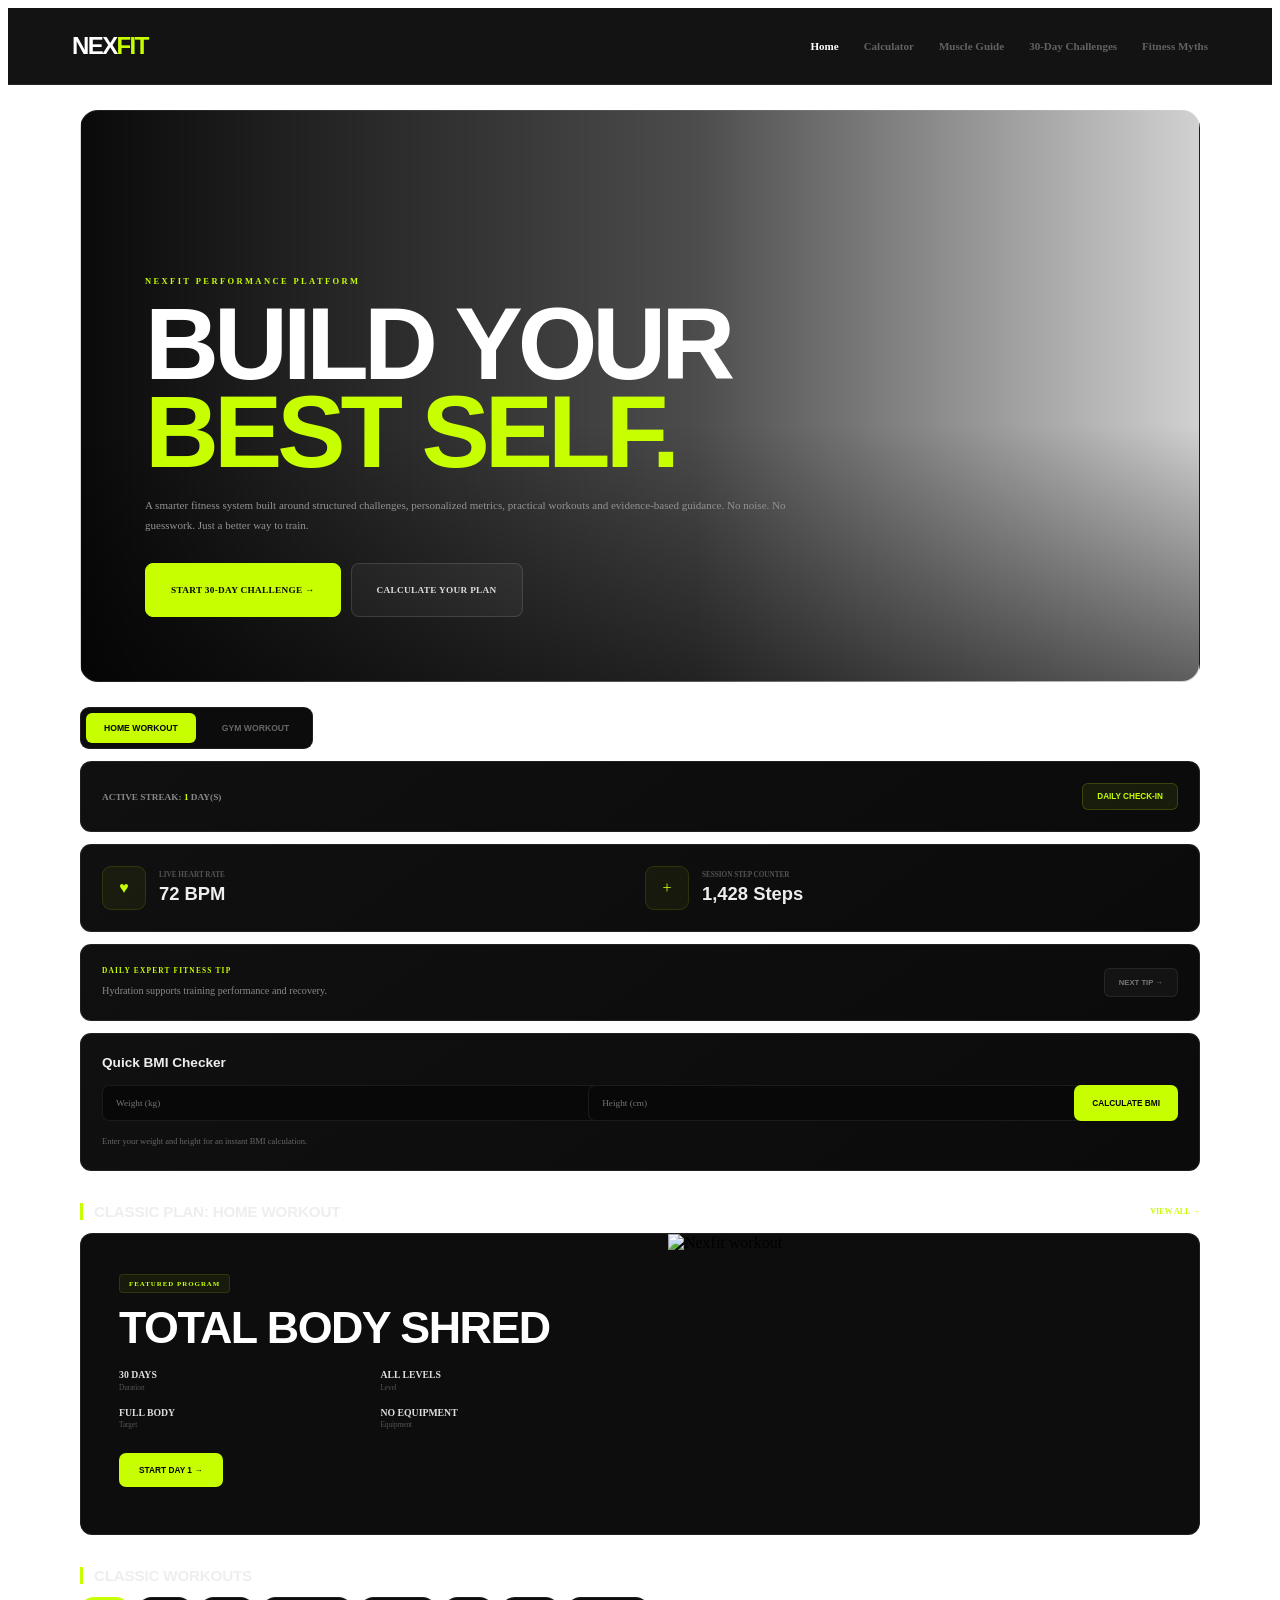
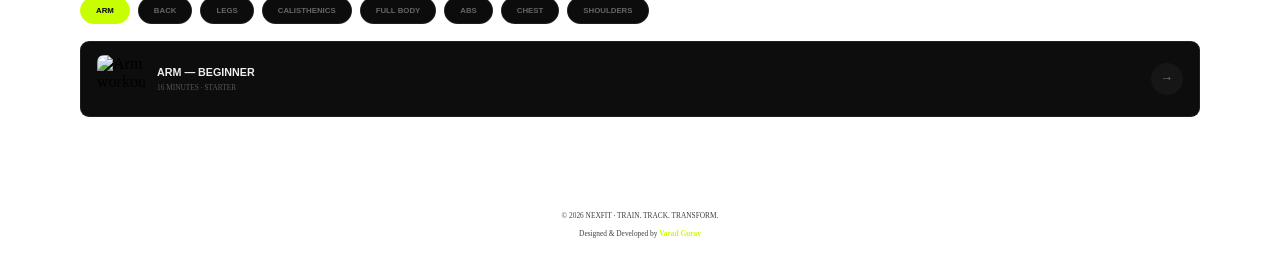
==== commit 7e42eeff: "Update index.html" ====
--- a/templates/index.html
+++ b/templates/index.html
@@ -1,2682 +1,1734 @@
 <!DOCTYPE html>
-
 <html lang="en">
 
 <head>
 
-```
-<meta charset="UTF-8">
-
-<meta
-    name="viewport"
-    content="width=device-width, initial-scale=1.0"
->
-
-<title>Nexfit — Train With Purpose</title>
-
-<link
-    rel="stylesheet"
-    href="{{ url_for('static', filename='style.css') }}"
->
-
-<link
-    rel="preconnect"
-    href="https://fonts.googleapis.com"
->
-
-<link
-    rel="preconnect"
-    href="https://fonts.gstatic.com"
-    crossorigin
->
-
-<link
-    href="https://fonts.googleapis.com/css2?family=Inter:wght@400;500;600;700;800;900&family=Space+Grotesk:wght@500;600;700&display=swap"
-    rel="stylesheet"
->
-
-
-<style>
-
-    :root {
-        --nx-bg: #060606;
-        --nx-surface: #0b0b0b;
-        --nx-card: #101010;
-        --nx-card-2: #141414;
-
-        --nx-border: rgba(255,255,255,.08);
-        --nx-border-hover: rgba(200,255,0,.28);
-
-        --nx-text: #f4f4f4;
-        --nx-muted: #777;
-        --nx-dim: #444;
-
-        --nx-accent: #c8ff00;
-    }
-
-
-    * {
-        box-sizing: border-box;
-    }
-
-
-    html {
-        scroll-behavior: smooth;
-    }
-
-
-    body {
-
-        margin: 0;
-
-        min-height: 100vh;
-
-        color: var(--nx-text);
-
-        font-family:
-            Inter,
-            Arial,
-            sans-serif;
-
-        background:
-
-            radial-gradient(
-                circle at 82% 4%,
-                rgba(200,255,0,.055),
-                transparent 27%
-            ),
-
-            radial-gradient(
-                circle at 5% 40%,
-                rgba(255,255,255,.025),
-                transparent 28%
-            ),
-
-            var(--nx-bg);
-
-        overflow-x: hidden;
-    }
-
-
-    button,
-    input {
-        font-family: inherit;
-    }
-
-
-    a {
-        text-decoration: none;
-    }
-
-
-    /* =====================================================
-       NAVIGATION
-    ===================================================== */
-
-    .nx-nav {
-
-        position: sticky;
-
-        top: 0;
-
-        z-index: 1000;
-
-        min-height: 76px;
-
-        padding:
-            0
-            max(5vw, 22px);
-
-        display: flex;
-
-        align-items: center;
-
-        justify-content: space-between;
-
-        gap: 30px;
-
-        background:
-            rgba(6,6,6,.88);
-
-        border-bottom:
-            1px solid var(--nx-border);
-
-        backdrop-filter:
-            blur(18px);
-    }
-
-
-    .nx-logo {
-
-        color: #fff;
-
-        font-family:
-            "Space Grotesk",
-            sans-serif;
-
-        font-size: 1.45rem;
-
-        font-weight: 900;
-
-        letter-spacing: -1.3px;
-    }
-
-
-    .nx-logo span {
-        color: var(--nx-accent);
-    }
-
-
-    .nx-links {
-
-        display: flex;
-
-        align-items: center;
-
-        gap: 27px;
-    }
-
-
-    .nx-links a {
-
-        position: relative;
-
-        color: #666;
-
-        font-size: .68rem;
-
-        font-weight: 800;
-
-        transition:
-            color .2s ease;
-    }
-
-
-    .nx-links a:hover,
-    .nx-links a.active {
-        color: #fff;
-    }
-
-
-    .nx-links a.active::after {
-
-        content: "";
-
-        position: absolute;
-
-        left: 0;
-        right: 0;
-
-        bottom: -13px;
-
-        height: 2px;
-
-        background:
-            var(--nx-accent);
-    }
-
-
-    /* =====================================================
-       MAIN
-    ===================================================== */
-
-    .nx-container {
-
-        width:
-            min(1120px, 90%);
-
-        margin:
-            auto;
-    }
-
-
-    /* =====================================================
-       HERO
-    ===================================================== */
-
-    .nx-hero {
-
-        position: relative;
-
-        min-height:
-            560px;
-
-        margin-top: 24px;
-
-        display:
-            flex;
-
-        align-items:
-            flex-end;
-
-        overflow:
-            hidden;
-
-        border:
-            1px solid var(--nx-border);
-
-        border-radius:
-            18px;
-
-        background:
-
-            linear-gradient(
-                90deg,
-                rgba(0,0,0,.96),
-                rgba(0,0,0,.7) 48%,
-                rgba(0,0,0,.18)
-            ),
-
-            linear-gradient(
-                0deg,
-                rgba(0,0,0,.85),
-                transparent 65%
-            ),
-
-            url("https://images.unsplash.com/photo-1581009146145-b5ef050c2e1e?auto=format&fit=crop&w=2200&q=90")
-            center/cover;
-    }
-
-
-    .nx-hero::after {
-
-        content: "";
-
-        position: absolute;
-
-        inset: 0;
-
-        pointer-events: none;
-
-        background:
-            linear-gradient(
-                135deg,
-                rgba(200,255,0,.06),
-                transparent 35%
-            );
-    }
-
-
-    .nx-hero-content {
-
-        position: relative;
-
-        z-index: 2;
-
-        width: 100%;
-
-        padding:
-            clamp(35px, 7vw, 70px);
-    }
-
-
-    .nx-eyebrow {
-
-        color:
-            var(--nx-accent);
-
-        font-size:
-            .5rem;
-
-        font-weight:
-            900;
-
-        letter-spacing:
-            2px;
-    }
-
-
-    .nx-hero h1 {
-
-        max-width:
-            850px;
-
-        margin:
-            16px 0 0;
-
-        font-family:
-            "Space Grotesk",
-            sans-serif;
-
-        font-size:
-            clamp(4rem, 9vw, 8.2rem);
-
-        line-height:
-            .82;
-
-        letter-spacing:
-            -7px;
-    }
-
-
-    .nx-hero h1 span {
-
-        display:
-            block;
-
-        color:
-            var(--nx-accent);
-    }
-
-
-    .nx-hero-description {
-
-        max-width:
-            590px;
-
-        margin:
-            28px 0 0;
-
-        color:
-            #898989;
-
-        font-size:
-            .67rem;
-
-        line-height:
-            1.85;
-    }
-
-
-    .nx-hero-actions {
-
-        display:
-            flex;
-
-        flex-wrap:
-            wrap;
-
-        gap:
-            9px;
-
-        margin-top:
-            28px;
-    }
-
-
-    .nx-primary {
-
-        min-height:
-            50px;
-
-        padding:
-            0 22px;
-
-        display:
-            inline-flex;
-
-        align-items:
-            center;
-
-        justify-content:
-            center;
-
-        background:
-            var(--nx-accent);
-
-        color:
-            #050505;
-
-        border-radius:
-            7px;
-
-        font-size:
-            .55rem;
-
-        font-weight:
-            900;
-
-        letter-spacing:
-            .5px;
-
-        transition:
-            transform .2s ease,
-            box-shadow .2s ease;
-    }
-
-
-    .nx-primary:hover {
-
-        transform:
-            translateY(-3px);
-
-        box-shadow:
-            0 14px 35px
-            rgba(200,255,0,.16);
-    }
-
-
-    .nx-secondary {
-
-        min-height:
-            50px;
-
-        padding:
-            0 22px;
-
-        display:
-            inline-flex;
-
-        align-items:
-            center;
-
-        justify-content:
-            center;
-
-        background:
-            rgba(255,255,255,.04);
-
-        color:
-            #fff;
-
-        border:
-            1px solid
-            rgba(255,255,255,.13);
-
-        border-radius:
-            7px;
-
-        font-size:
-            .55rem;
-
-        font-weight:
-            800;
-
-        transition:
-            border-color .2s ease,
-            background .2s ease;
-    }
-
-
-    .nx-secondary:hover {
-
-        border-color:
-            rgba(255,255,255,.3);
-
-        background:
-            rgba(255,255,255,.07);
-    }
-
-
-    /* =====================================================
-       MODE SWITCH
-    ===================================================== */
-
-    .mode-switch {
-
-        display:
-            flex;
-
-        justify-content:
-            center;
-
-        gap:
-            7px;
-
-        margin:
-            25px 0 15px;
-    }
-
-
-    .mode-btn {
-
-        padding:
-            10px 21px;
-
-        color:
-            #626262;
-
-        background:
-            #0c0c0c;
-
-        border:
-            1px solid var(--nx-border);
-
-        border-radius:
-            999px;
-
-        cursor:
-            pointer;
-
-        font-size:
-            .52rem;
-
-        font-weight:
-            900;
-
-        transition:
-            all .2s ease;
-    }
-
-
-    .mode-btn:hover {
-
-        color:
-            #fff;
-
-        border-color:
-            rgba(255,255,255,.2);
-
-        transform:
-            translateY(-1px);
-    }
-
-
-    .mode-btn.active {
-
-        color:
-            #050505;
-
-        background:
-            var(--nx-accent);
-
-        border-color:
-            var(--nx-accent);
-
-        box-shadow:
-            0 8px 25px
-            rgba(200,255,0,.1);
-    }
-
-
-    /* =====================================================
-       STREAK
-    ===================================================== */
-
-    .streak-banner {
-
-        display:
-            flex;
-
-        align-items:
-            center;
-
-        justify-content:
-            space-between;
-
-        gap:
-            20px;
-
-        padding:
-            15px 18px;
-
-        margin-bottom:
-            10px;
-
-        background:
-            rgba(255,255,255,.018);
-
-        border:
-            1px solid var(--nx-border);
-
-        border-radius:
-            10px;
-
-        transition:
-            border-color .2s ease;
-    }
-
-
-    .streak-banner:hover {
-
-        border-color:
-            rgba(200,255,0,.16);
-    }
-
-
-    .streak-info {
-
-        display:
-            flex;
-
-        align-items:
-            center;
-
-        gap:
-            11px;
-
-        color:
-            #aaa;
-
-        font-size:
-            .57rem;
-
-        font-weight:
-            700;
-    }
-
-
-    .streak-icon-box {
-
-        width:
-            34px;
-
-        height:
-            34px;
-
-        display:
-            flex;
-
-        align-items:
-            center;
-
-        justify-content:
-            center;
-
-        background:
-            rgba(200,255,0,.06);
-
-        border:
-            1px solid
-            rgba(200,255,0,.12);
-
-        border-radius:
-            7px;
-    }
-
-
-    .streak-icon-box svg {
-
-        width:
-            16px;
-
-        height:
-            16px;
-
-        fill:
-            var(--nx-accent);
-    }
-
-
-    #streakCount {
-
-        color:
-            var(--nx-accent) !important;
-    }
-
-
-    .checkin-btn {
-
-        padding:
-            8px 13px;
-
-        color:
-            var(--nx-accent);
-
-        background:
-            rgba(200,255,0,.045);
-
-        border:
-            1px solid
-            rgba(200,255,0,.15);
-
-        border-radius:
-            6px;
-
-        cursor:
-            pointer;
-
-        font-size:
-            .48rem;
-
-        font-weight:
-            900;
-
-        transition:
-            all .2s ease;
-    }
-
-
-    .checkin-btn:hover {
-
-        background:
-            rgba(200,255,0,.1);
-
-        transform:
-            translateY(-1px);
-    }
-
-
-    .checkin-btn.checked {
-
-        color:
-            #050505;
-
-        background:
-            var(--nx-accent);
-
-        border-color:
-            var(--nx-accent);
-    }
-
-
-    /* =====================================================
-       BIOMETRICS
-    ===================================================== */
-
-    .bio-tracker-card {
-
-        display:
-            grid;
-
-        grid-template-columns:
-            1fr 1fr;
-
-        gap:
-            10px;
-
-        margin-bottom:
-            10px;
-    }
-
-
-    .bio-metric-item {
-
-        display:
-            flex;
-
-        align-items:
-            center;
-
-        gap:
-            13px;
-
-        padding:
-            18px;
-
-        background:
-            rgba(255,255,255,.018);
-
-        border:
-            1px solid var(--nx-border);
-
-        border-radius:
-            10px;
-
-        transition:
-            transform .2s ease,
-            border-color .2s ease;
-    }
-
-
-    .bio-metric-item:hover {
-
-        transform:
-            translateY(-2px);
-
-        border-color:
-            rgba(255,255,255,.15);
-    }
-
-
-    .bio-icon-circle {
-
-        width:
-            42px;
-
-        height:
-            42px;
-
-        flex-shrink:
-            0;
-
-        display:
-            flex;
-
-        align-items:
-            center;
-
-        justify-content:
-            center;
-
-        background:
-            rgba(200,255,0,.05);
-
-        border:
-            1px solid
-            rgba(200,255,0,.12);
-
-        border-radius:
-            9px;
-    }
-
-
-    .bio-icon-circle svg {
-
-        width:
-            20px;
-
-        height:
-            20px;
-
-        fill:
-            var(--nx-accent);
-    }
-
-
-    .bio-metric-info span {
-
-        display:
-            block;
-
-        margin-bottom:
-            3px;
-
-        color:
-            #555;
-
-        font-size:
-            .46rem;
-
-        font-weight:
-            800;
-
-        text-transform:
-            uppercase;
-    }
-
-
-    .bio-metric-info h3 {
-
-        margin:
-            0;
-
-        color:
-            #eee;
-
-        font-family:
-            "Space Grotesk",
-            sans-serif;
-
-        font-size:
-            1rem;
-    }
-
-
-    .pulsing-dot {
-
-        display:
-            inline-block;
-
-        width:
-            6px;
-
-        height:
-            6px;
-
-        margin-left:
-            5px;
-
-        background:
-            var(--nx-accent);
-
-        border-radius:
-            50%;
-
-        animation:
-            pulseBpm 1.2s infinite;
-    }
-
-
-    @keyframes pulseBpm {
-
-        0% {
-            transform: scale(1);
-            opacity: 1;
-        }
-
-        50% {
-            transform: scale(1.35);
-            opacity: .55;
-        }
-
-        100% {
-            transform: scale(1);
-            opacity: 1;
-        }
-
-    }
-
-
-    /* =====================================================
-       DAILY TIP
-    ===================================================== */
-
-    .daily-tip-card {
-
-        display:
-            flex;
-
-        align-items:
-            center;
-
-        justify-content:
-            space-between;
-
-        gap:
-            20px;
-
-        padding:
-            20px;
-
-        margin-bottom:
-            10px;
-
-        background:
-            linear-gradient(
-                135deg,
-                #111,
-                #0c0c0c
-            );
-
-        border:
-            1px solid var(--nx-border);
-
-        border-radius:
-            10px;
-    }
-
-
-    .daily-tip-content h4 {
-
-        margin:
-            0 0 7px;
-
-        color:
-            var(--nx-accent);
-
-        font-size:
-            .47rem;
-
-        font-weight:
-            900;
-
-        letter-spacing:
-            1.2px;
-
-        text-transform:
-            uppercase;
-    }
-
-
-    .daily-tip-content p {
-
-        margin:
-            0;
-
-        color:
-            #a0a0a0;
-
-        font-size:
-            .59rem;
-
-        line-height:
-            1.65;
-    }
-
-
-    .next-tip-btn {
-
-        flex-shrink:
-            0;
-
-        padding:
-            8px 13px;
-
-        color:
-            #777;
-
-        background:
-            rgba(255,255,255,.03);
-
-        border:
-            1px solid var(--nx-border);
-
-        border-radius:
-            6px;
-
-        cursor:
-            pointer;
-
-        font-size:
-            .47rem;
-
-        font-weight:
-            800;
-    }
-
-
-    .next-tip-btn:hover {
-
-        color:
-            #fff;
-
-        border-color:
-            rgba(255,255,255,.2);
-    }
-
-
-    /* =====================================================
-       QUICK BMI
-    ===================================================== */
-
-    .quick-calc-card {
-
-        margin:
-            20px 0 40px;
-
-        padding:
-            23px;
-
-        background:
-            linear-gradient(
-                145deg,
-                #111,
-                #0b0b0b
-            );
-
-        border:
-            1px solid var(--nx-border);
-
-        border-radius:
-            12px;
-    }
-
-
-    .quick-calc-title {
-
-        margin-bottom:
-            15px;
-
-        color:
-            #ddd;
-
-        font-family:
-            "Space Grotesk",
-            sans-serif;
-
-        font-size:
-            .78rem;
-
-        font-weight:
-            700;
-    }
-
-
-    .quick-calc-title span {
-
-        color:
-            var(--nx-accent);
-    }
-
-
-    .quick-calc-grid {
-
-        display:
-            grid;
-
-        grid-template-columns:
-            1fr 1fr 170px;
-
-        gap:
-            8px;
-    }
-
-
-    .quick-input {
-
-        width:
-            100%;
-
-        height:
-            45px;
-
-        padding:
-            0 13px;
-
-        color:
-            #fff;
-
-        background:
-            #080808;
-
-        border:
-            1px solid var(--nx-border);
-
-        border-radius:
-            6px;
-
-        outline:
-            none;
-
-        font-size:
-            .56rem;
-
-        transition:
-            border-color .2s ease;
-    }
-
-
-    .quick-input:focus {
-
-        border-color:
-            rgba(200,255,0,.5);
-    }
-
-
-    .quick-calc-btn {
-
-        height:
-            45px;
-
-        color:
-            #050505;
-
-        background:
-            var(--nx-accent);
-
-        border:
-            0;
-
-        border-radius:
-            6px;
-
-        cursor:
-            pointer;
-
-        font-size:
-            .52rem;
-
-        font-weight:
-            900;
-    }
-
-
-    .quick-calc-btn:hover {
-
-        box-shadow:
-            0 10px 25px
-            rgba(200,255,0,.12);
-
-        transform:
-            translateY(-2px);
-    }
-
-
-    #quickResultBox {
-
-        margin-top:
-            12px;
-
-        color:
-            #555;
-
-        font-size:
-            .5rem;
-
-        line-height:
-            1.6;
-    }
-
-
-    /* =====================================================
-       SECTION HEADER
-    ===================================================== */
-
-    .section-header {
-
-        display:
-            flex;
-
-        align-items:
-            center;
-
-        justify-content:
-            space-between;
-
-        margin-bottom:
-            14px;
-    }
-
-
-    .section-header h3 {
-
-        margin:
-            0;
-
-        padding-left:
-            11px;
-
-        color:
-            #eee;
-
-        border-left:
-            2px solid
-            var(--nx-accent);
-
-        font-family:
-            "Space Grotesk",
-            sans-serif;
-
-        font-size:
-            .85rem;
-
-        letter-spacing:
-            -.2px;
-    }
-
-
-    .see-all {
-
-        color:
-            var(--nx-accent);
-
-        font-size:
-            .48rem;
-
-        font-weight:
-            900;
-
-        letter-spacing:
-            .5px;
-    }
-
-
-    .see-all:hover {
-        opacity: .75;
-    }
-
-
-    /* =====================================================
-       FEATURED PLAN
-    ===================================================== */
-
-    .hero-banner-card {
-
-        position:
-            relative;
-
-        display:
-            grid;
-
-        grid-template-columns:
-            1.15fr .85fr;
-
-        min-height:
-            360px;
-
-        margin-bottom:
-            40px;
-
-        overflow:
-            hidden;
-
-        background:
-            #0d0d0d;
-
-        border:
-            1px solid var(--nx-border);
-
-        border-radius:
-            14px;
-
-        box-shadow:
-            0 25px 70px
-            rgba(0,0,0,.35);
-    }
-
-
-    .hero-banner-card:hover {
-
-        border-color:
-            rgba(200,255,0,.18);
-    }
-
-
-    .hero-content {
-
-        position:
-            relative;
-
-        z-index:
-            2;
-
-        padding:
-            clamp(25px, 5vw, 45px);
-
-        display:
-            flex;
-
-        flex-direction:
-            column;
-
-        justify-content:
-            center;
-    }
-
-
-    .customized-badge {
-
-        width:
-            fit-content;
-
-        margin-bottom:
-            15px;
-
-        padding:
-            5px 9px;
-
-        color:
-            var(--nx-accent);
-
-        background:
-            rgba(200,255,0,.06);
-
-        border:
-            1px solid
-            rgba(200,255,0,.12);
-
-        border-radius:
-            4px;
-
-        font-size:
-            .42rem;
-
-        font-weight:
-            900;
-
-        letter-spacing:
-            1.2px;
-    }
-
-
-    .hero-content h2 {
-
-        margin:
-            0 0 24px;
-
-        color:
-            #fff;
-
-        font-family:
-            "Space Grotesk",
-            sans-serif;
-
-        font-size:
-            clamp(2rem, 5vw, 3.6rem);
-
-        line-height:
-            .9;
-
-        letter-spacing:
-            -2px;
-    }
-
-
-    .hero-meta {
-
-        display:
-            grid;
-
-        grid-template-columns:
-            1fr 1fr;
-
-        gap:
-            10px;
-
-        margin-bottom:
-            24px;
-    }
-
-
-    .meta-item {
-
-        display:
-            flex;
-
-        align-items:
-            center;
-
-        gap:
-            9px;
-
-        color:
-            #555;
-
-        font-size:
-            .44rem;
-    }
-
-
-    .meta-icon-box {
-
-        width:
-            31px;
-
-        height:
-            31px;
-
-        display:
-            flex;
-
-        align-items:
-            center;
-
-        justify-content:
-            center;
-
-        background:
-            rgba(255,255,255,.025);
-
-        border:
-            1px solid var(--nx-border);
-
-        border-radius:
-            6px;
-    }
-
-
-    .meta-icon-box svg {
-
-        width:
-            14px;
-
-        height:
-            14px;
-
-        fill:
-            var(--nx-accent);
-    }
-
-
-    .meta-item strong {
-
-        display:
-            block;
-
-        margin-bottom:
-            2px;
-
-        color:
-            #ddd;
-
-        font-size:
-            .54rem;
-    }
-
-
-    .start-day-btn {
-
-        width:
-            fit-content;
-
-        padding:
-            12px 19px;
-
-        color:
-            #050505;
-
-        background:
-            #fff;
-
-        border:
-            0;
-
-        border-radius:
-            6px;
-
-        cursor:
-            pointer;
-
-        font-size:
-            .5rem;
-
-        font-weight:
-            900;
-
-        transition:
-            all .2s ease;
-    }
-
-
-    .start-day-btn:hover {
-
-        color:
-            #050505;
-
-        background:
-            var(--nx-accent);
-
-        transform:
-            translateY(-3px);
-
-        box-shadow:
-            0 12px 30px
-            rgba(200,255,0,.13);
-    }
-
-
-    .hero-image-side {
-
-        position:
-            relative;
-
-        min-height:
-            360px;
-    }
-
-
-    .hero-image-side::after {
-
-        content: "";
-
-        position:
-            absolute;
-
-        inset:
-            0;
-
-        background:
-            linear-gradient(
-                90deg,
-                #0d0d0d,
-                transparent 35%
-            );
-    }
-
-
-    .hero-image-side img {
-
-        width:
-            100%;
-
-        height:
-            100%;
-
-        object-fit:
-            cover;
-
-        filter:
-            saturate(.75);
-    }
-
-
-    /* =====================================================
-       WORKOUT FILTERS
-    ===================================================== */
-
-    .filter-pills-row {
-
-        display:
-            flex;
-
-        gap:
-            7px;
-
-        overflow-x:
-            auto;
-
-        padding-bottom:
-            9px;
-
-        margin-bottom:
-            12px;
-
-        scrollbar-width:
-            none;
-    }
-
-
-    .filter-pills-row::-webkit-scrollbar {
-        display: none;
-    }
-
-
-    .filter-pill {
-
-        flex-shrink:
-            0;
-
-        padding:
-            8px 15px;
-
-        color:
-            #555;
-
-        background:
-            #0c0c0c;
-
-        border:
-            1px solid var(--nx-border);
-
-        border-radius:
-            999px;
-
-        cursor:
-            pointer;
-
-        font-size:
-            .48rem;
-
-        font-weight:
-            800;
-
-        transition:
-            all .2s ease;
-    }
-
-
-    .filter-pill:hover {
-
-        color:
-            #fff;
-
-        border-color:
-            rgba(255,255,255,.18);
-    }
-
-
-    .filter-pill.active {
-
-        color:
-            #050505;
-
-        background:
-            var(--nx-accent);
-
-        border-color:
-            var(--nx-accent);
-    }
-
-
-    /* =====================================================
-       WORKOUT LIST
-    ===================================================== */
-
-    .workout-list-item {
-
-        display:
-            flex;
-
-        align-items:
-            center;
-
-        justify-content:
-            space-between;
-
-        gap:
-            15px;
-
-        padding:
-            13px 16px;
-
-        margin-bottom:
-            8px;
-
-        background:
-            rgba(255,255,255,.015);
-
-        border:
-            1px solid var(--nx-border);
-
-        border-radius:
-            9px;
-
-        cursor:
-            pointer;
-
-        transition:
-            transform .2s ease,
-            border-color .2s ease;
-    }
-
-
-    .workout-list-item:hover {
-
-        transform:
-            translateY(-2px);
-
-        border-color:
-            rgba(200,255,0,.2);
-    }
-
-
-    .workout-item-left {
-
-        display:
-            flex;
-
-        align-items:
-            center;
-
-        gap:
-            12px;
-    }
-
-
-    .workout-thumb {
-
-        width:
-            48px;
-
-        height:
-            48px;
-
-        object-fit:
-            cover;
-
-        border-radius:
-            7px;
-
-        filter:
-            saturate(.75);
-    }
-
-
-    .workout-item-left h4 {
-
-        margin:
-            0 0 4px;
-
-        color:
-            #ddd;
-
-        font-family:
-            "Space Grotesk",
-            sans-serif;
-
-        font-size:
-            .62rem;
-    }
-
-
-    .workout-item-left p {
-
-        margin:
-            0;
-
-        color:
-            #4d4d4d;
-
-        font-size:
-            .46rem;
-    }
-
-
-    .arrow-icon {
-
-        width:
-            31px;
-
-        height:
-            31px;
-
-        display:
-            flex;
-
-        align-items:
-            center;
-
-        justify-content:
-            center;
-
-        color:
-            var(--nx-accent);
-
-        background:
-            rgba(200,255,0,.04);
-
-        border:
-            1px solid
-            rgba(200,255,0,.1);
-
-        border-radius:
-            50%;
-
-        font-size:
-            .6rem;
-    }
-
-
-    /* =====================================================
-       FOOTER
-    ===================================================== */
-
-    .nx-footer {
-
-        margin-top:
-            85px;
-
-        padding:
-            28px 20px;
-
-        color:
-            #383838;
-
-        border-top:
-            1px solid var(--nx-border);
-
-        text-align:
-            center;
-
-        font-size:
-            .47rem;
-    }
-
-
-    .nx-footer strong {
-        color:
-            var(--nx-accent);
-    }
-
-
-    /* =====================================================
-       MOBILE
-    ===================================================== */
-
-    @media(max-width: 800px) {
-
-        .nx-nav {
-
-            padding:
-                15px 18px;
-
-            flex-wrap:
-                wrap;
-        }
-
-
-        .nx-links {
-
-            width:
-                100%;
-
-            overflow-x:
-                auto;
-
-            gap:
-                18px;
-
-            scrollbar-width:
-                none;
-        }
-
-
-        .nx-links::-webkit-scrollbar {
+    <meta charset="UTF-8">
+
+    <meta name="viewport"
+          content="width=device-width, initial-scale=1.0">
+
+    <title>Nexfit — Home</title>
+
+    <link rel="stylesheet"
+          href="{{ url_for('static', filename='style.css') }}">
+
+    <style>
+
+        /* =====================================================
+           NEXFIT HOMEPAGE FINAL POLISH
+        ===================================================== */
+
+        .nx-home {
+            width: min(1120px, 90%);
+            margin: 0 auto;
+        }
+
+        /* ---------- NAVIGATION ---------- */
+
+        .nx-home-nav {
+            position: sticky;
+            top: 0;
+            z-index: 1000;
+
+            min-height: 76px;
+            padding: 0 max(5vw, 22px);
+
+            display: flex;
+            align-items: center;
+            justify-content: space-between;
+            gap: 28px;
+
+            background: rgba(5, 5, 5, .94);
+            border-bottom: 1px solid rgba(255,255,255,.08);
+
+            backdrop-filter: blur(18px);
+        }
+
+        .nx-home-logo {
+            color: #fff;
+            text-decoration: none;
+
+            font-family:
+                "Space Grotesk",
+                Inter,
+                sans-serif;
+
+            font-size: 1.5rem;
+            font-weight: 900;
+
+            letter-spacing: -1.6px;
+
+            flex-shrink: 0;
+        }
+
+        .nx-home-logo span {
+            color: #c8ff00;
+        }
+
+        .nx-home-links {
+            display: flex;
+            align-items: center;
+            gap: 25px;
+
+            overflow-x: auto;
+            scrollbar-width: none;
+        }
+
+        .nx-home-links::-webkit-scrollbar {
             display: none;
         }
 
-
-        .nx-links a {
-            white-space:
-                nowrap;
-        }
-
-
-        .nx-hero {
-
-            min-height:
-                540px;
-
-            margin-top:
-                15px;
-
-            border-radius:
-                12px;
-        }
-
-
-        .nx-hero h1 {
-
-            font-size:
-                clamp(3.5rem, 15vw, 6rem);
-
-            letter-spacing:
-                -5px;
-        }
-
-
-        .bio-tracker-card {
-
-            grid-template-columns:
-                1fr;
-        }
-
-
-        .hero-banner-card {
-
-            grid-template-columns:
-                1fr;
-        }
-
-
-        .hero-image-side {
-
-            min-height:
-                220px;
-
-            order:
-                -1;
-        }
-
-
-        .hero-image-side::after {
+        .nx-home-links a {
+            color: #626262;
+            text-decoration: none;
+
+            white-space: nowrap;
+
+            font-size: .69rem;
+            font-weight: 800;
+
+            transition: color .2s ease;
+        }
+
+        .nx-home-links a:hover,
+        .nx-home-links a.active {
+            color: #fff;
+        }
+
+
+        /* ---------- HERO ---------- */
+
+        .nx-home-hero {
+
+            position: relative;
+
+            min-height: 570px;
+
+            margin-top: 25px;
+
+            overflow: hidden;
+
+            display: flex;
+            align-items: flex-end;
+
+            border-radius: 18px;
+
+            border:
+                1px solid
+                rgba(255,255,255,.08);
+
+            background:
+
+                linear-gradient(
+                    90deg,
+                    rgba(0,0,0,.96),
+                    rgba(0,0,0,.70) 55%,
+                    rgba(0,0,0,.18)
+                ),
+
+                url("https://images.unsplash.com/photo-1583454110551-21f2fa2afe61?auto=format&fit=crop&w=1800&q=90")
+                center/cover;
+        }
+
+        .nx-home-hero::after {
+
+            content: "";
+
+            position: absolute;
+
+            inset: 0;
+
+            pointer-events: none;
 
             background:
                 linear-gradient(
                     0deg,
-                    #0d0d0d,
-                    transparent 55%
+                    rgba(0,0,0,.55),
+                    transparent 45%
                 );
         }
 
-
-        .quick-calc-grid {
+        .nx-home-hero-content {
+
+            position: relative;
+
+            z-index: 2;
+
+            max-width: 760px;
+
+            padding:
+                clamp(32px, 6vw, 64px);
+        }
+
+        .nx-home-eyebrow {
+
+            display: inline-block;
+
+            margin-bottom: 14px;
+
+            color: #c8ff00;
+
+            font-size: .53rem;
+
+            font-weight: 900;
+
+            letter-spacing: 2.4px;
+        }
+
+        .nx-home-hero h1 {
+
+            margin: 0 0 20px;
+
+            color: #fff;
+
+            font-family:
+                "Space Grotesk",
+                Inter,
+                sans-serif;
+
+            font-size:
+                clamp(4rem, 8vw, 7rem);
+
+            line-height: .86;
+
+            letter-spacing: -5px;
+
+            font-weight: 900;
+        }
+
+        .nx-home-hero h1 span {
+            display: block;
+            color: #c8ff00;
+        }
+
+        .nx-home-description {
+
+            max-width: 650px;
+
+            margin: 0 0 27px;
+
+            color: #929292;
+
+            font-size: .69rem;
+
+            line-height: 1.8;
+        }
+
+        .nx-home-actions {
+
+            display: flex;
+
+            flex-wrap: wrap;
+
+            gap: 10px;
+        }
+
+        .nx-home-primary,
+        .nx-home-secondary {
+
+            display: inline-flex;
+
+            align-items: center;
+            justify-content: center;
+
+            min-height: 52px;
+
+            padding:
+                0 25px;
+
+            border-radius: 8px;
+
+            text-decoration: none;
+
+            font-size: .58rem;
+
+            font-weight: 900;
+
+            letter-spacing: .3px;
+
+            transition:
+                transform .2s ease,
+                background .2s ease,
+                border-color .2s ease;
+        }
+
+        .nx-home-primary {
+
+            color: #050505;
+
+            background: #c8ff00;
+
+            border:
+                1px solid
+                #c8ff00;
+        }
+
+        .nx-home-secondary {
+
+            color: #ddd;
+
+            background:
+                rgba(255,255,255,.045);
+
+            border:
+                1px solid
+                rgba(255,255,255,.12);
+        }
+
+        .nx-home-primary:hover,
+        .nx-home-secondary:hover {
+
+            transform:
+                translateY(-2px);
+        }
+
+        .nx-home-secondary:hover {
+            border-color: #c8ff00;
+            color: #c8ff00;
+        }
+
+
+        /* ---------- MODE SWITCH ---------- */
+
+        .nx-mode-switch {
+
+            display: flex;
+
+            gap: 8px;
+
+            margin:
+                25px 0 12px;
+
+            padding: 5px;
+
+            width: fit-content;
+
+            background: #0c0c0c;
+
+            border:
+                1px solid
+                rgba(255,255,255,.08);
+
+            border-radius: 9px;
+        }
+
+        .nx-mode-btn {
+
+            border: 0;
+
+            padding:
+                10px 18px;
+
+            border-radius: 6px;
+
+            color: #666;
+
+            background: transparent;
+
+            font-size: .54rem;
+
+            font-weight: 900;
+
+            cursor: pointer;
+        }
+
+        .nx-mode-btn.active {
+
+            color: #050505;
+
+            background: #c8ff00;
+        }
+
+
+        /* ---------- GENERIC CARDS ---------- */
+
+        .nx-card {
+
+            margin-bottom: 12px;
+
+            padding: 21px;
+
+            background:
+                linear-gradient(
+                    145deg,
+                    #101010,
+                    #0b0b0b
+                );
+
+            border:
+                1px solid
+                rgba(255,255,255,.08);
+
+            border-radius: 11px;
+        }
+
+
+        /* ---------- STREAK ---------- */
+
+        .nx-streak {
+
+            display: flex;
+
+            align-items: center;
+
+            justify-content: space-between;
+
+            gap: 15px;
+        }
+
+        .nx-streak-info {
+
+            color: #888;
+
+            font-size: .58rem;
+
+            font-weight: 700;
+        }
+
+        .nx-streak-info strong {
+            color: #c8ff00;
+        }
+
+        .nx-checkin {
+
+            padding:
+                8px 14px;
+
+            color: #c8ff00;
+
+            background:
+                rgba(200,255,0,.07);
+
+            border:
+                1px solid
+                rgba(200,255,0,.18);
+
+            border-radius: 6px;
+
+            font-size: .51rem;
+
+            font-weight: 900;
+
+            cursor: pointer;
+        }
+
+        .nx-checkin.checked {
+
+            color: #050505;
+
+            background: #c8ff00;
+        }
+
+
+        /* ---------- METRICS ---------- */
+
+        .nx-metrics {
+
+            display: grid;
 
             grid-template-columns:
-                1fr;
-        }
-
-
-        .quick-calc-btn {
-
-            width:
-                100%;
-        }
-
-    }
-
-
-    @media(max-width: 520px) {
-
-        .nx-container {
-
-            width:
-                calc(100% - 28px);
-        }
-
-
-        .nx-hero-content {
+                repeat(2, 1fr);
+
+            gap: 10px;
+        }
+
+        .nx-metric {
+
+            display: flex;
+
+            align-items: center;
+
+            gap: 13px;
+        }
+
+        .nx-metric-icon {
+
+            width: 42px;
+            height: 42px;
+
+            display: flex;
+
+            align-items: center;
+            justify-content: center;
+
+            color: #c8ff00;
+
+            background:
+                rgba(200,255,0,.05);
+
+            border:
+                1px solid
+                rgba(200,255,0,.12);
+
+            border-radius: 9px;
+
+            flex-shrink: 0;
+        }
+
+        .nx-metric-label {
+
+            color: #555;
+
+            font-size: .45rem;
+
+            font-weight: 800;
+        }
+
+        .nx-metric-value {
+
+            margin-top: 4px;
+
+            color: #eee;
+
+            font-family:
+                "Space Grotesk",
+                sans-serif;
+
+            font-size: 1.15rem;
+
+            font-weight: 800;
+        }
+
+
+        /* ---------- DAILY TIP ---------- */
+
+        .nx-tip {
+
+            display: flex;
+
+            align-items: center;
+
+            justify-content: space-between;
+
+            gap: 20px;
+        }
+
+        .nx-tip-label {
+
+            margin-bottom: 7px;
+
+            color: #c8ff00;
+
+            font-size: .46rem;
+
+            font-weight: 900;
+
+            letter-spacing: 1.2px;
+        }
+
+        .nx-tip-text {
+
+            margin: 0;
+
+            color: #888;
+
+            font-size: .64rem;
+
+            line-height: 1.7;
+        }
+
+        .nx-next-tip {
+
+            flex-shrink: 0;
+
+            padding: 9px 14px;
+
+            color: #777;
+
+            background:
+                rgba(255,255,255,.035);
+
+            border:
+                1px solid
+                rgba(255,255,255,.08);
+
+            border-radius: 6px;
+
+            font-size: .48rem;
+
+            font-weight: 900;
+
+            cursor: pointer;
+        }
+
+
+        /* ---------- BMI ---------- */
+
+        .nx-bmi {
+
+            margin-top: 12px;
+        }
+
+        .nx-bmi-title {
+
+            margin-bottom: 15px;
+
+            color: #eee;
+
+            font-family:
+                "Space Grotesk",
+                sans-serif;
+
+            font-size: .85rem;
+
+            font-weight: 800;
+        }
+
+        .nx-bmi-grid {
+
+            display: grid;
+
+            grid-template-columns:
+                1fr 1fr auto;
+
+            gap: 10px;
+        }
+
+        .nx-input {
+
+            width: 100%;
 
             padding:
-                30px 23px;
-        }
-
-
-        .nx-hero-description {
+                12px 13px;
+
+            color: #eee;
+
+            background: #080808;
+
+            border:
+                1px solid
+                rgba(255,255,255,.08);
+
+            border-radius: 7px;
+
+            outline: none;
+
+            font-family: inherit;
+
+            font-size: .58rem;
+        }
+
+        .nx-input:focus {
+
+            border-color:
+                rgba(200,255,0,.5);
+        }
+
+        .nx-bmi-btn {
+
+            padding:
+                0 18px;
+
+            color: #050505;
+
+            background: #c8ff00;
+
+            border: 0;
+
+            border-radius: 7px;
+
+            font-size: .52rem;
+
+            font-weight: 900;
+
+            cursor: pointer;
+        }
+
+        #quickResultBox {
+
+            margin-top: 13px;
+
+            color: #666;
+
+            font-size: .53rem;
+
+            line-height: 1.7;
+        }
+
+
+        /* ---------- SECTION HEADERS ---------- */
+
+        .nx-section-head {
+
+            display: flex;
+
+            align-items: center;
+
+            justify-content: space-between;
+
+            margin:
+                32px 0 13px;
+        }
+
+        .nx-section-head h3 {
+
+            margin: 0;
+
+            padding-left: 11px;
+
+            border-left:
+                3px solid
+                #c8ff00;
+
+            color: #eee;
+
+            font-family:
+                "Space Grotesk",
+                sans-serif;
+
+            font-size: .95rem;
+
+            letter-spacing: -.2px;
+        }
+
+        .nx-section-head a {
+
+            color: #c8ff00;
+
+            text-decoration: none;
+
+            font-size: .5rem;
+
+            font-weight: 900;
+        }
+
+
+        /* ---------- FEATURED WORKOUT ---------- */
+
+        .nx-featured {
+
+            display: grid;
+
+            grid-template-columns:
+                1.05fr .95fr;
+
+            overflow: hidden;
+
+            background: #0d0d0d;
+
+            border:
+                1px solid
+                rgba(255,255,255,.08);
+
+            border-radius: 12px;
+        }
+
+        .nx-featured-content {
+
+            padding:
+                clamp(24px, 4vw, 38px);
+        }
+
+        .nx-badge {
+
+            display: inline-block;
+
+            margin-bottom: 13px;
+
+            padding:
+                5px 9px;
+
+            color: #c8ff00;
+
+            background:
+                rgba(200,255,0,.06);
+
+            border:
+                1px solid
+                rgba(200,255,0,.12);
+
+            border-radius: 4px;
+
+            font-size: .43rem;
+
+            font-weight: 900;
+
+            letter-spacing: 1px;
+        }
+
+        .nx-featured h2 {
+
+            margin:
+                0 0 20px;
+
+            color: #fff;
+
+            font-family:
+                "Space Grotesk",
+                sans-serif;
 
             font-size:
-                .59rem;
-        }
-
-
-        .hero-meta {
+                clamp(1.7rem, 4vw, 2.8rem);
+
+            line-height: .95;
+
+            letter-spacing: -1.5px;
+        }
+
+        .nx-meta {
+
+            display: grid;
 
             grid-template-columns:
-                1fr;
-        }
-
-
-        .streak-banner,
-        .daily-tip-card {
-
-            align-items:
-                flex-start;
-
-            flex-direction:
-                column;
-        }
-
-
-        .checkin-btn,
-        .next-tip-btn {
-
-            width:
-                100%;
-        }
-
-
-        .mode-switch {
-
-            overflow-x:
-                auto;
-
-            justify-content:
-                flex-start;
-        }
-
-    }
-
-
-    @media(prefers-reduced-motion: reduce) {
-
-        *,
-        *::before,
-        *::after {
-
-            animation-duration:
-                .01ms !important;
-
-            transition-duration:
-                .01ms !important;
-        }
-
-    }
-
-</style>
-```
+                repeat(2, 1fr);
+
+            gap: 12px;
+
+            margin-bottom: 22px;
+        }
+
+        .nx-meta-item {
+
+            color: #555;
+
+            font-size: .45rem;
+
+            line-height: 1.5;
+        }
+
+        .nx-meta-item strong {
+
+            display: block;
+
+            color: #ddd;
+
+            font-size: .61rem;
+        }
+
+        .nx-start {
+
+            padding:
+                12px 20px;
+
+            color: #050505;
+
+            background: #c8ff00;
+
+            border: 0;
+
+            border-radius: 7px;
+
+            font-size: .52rem;
+
+            font-weight: 900;
+
+            cursor: pointer;
+        }
+
+        .nx-featured-image {
+
+            min-height: 300px;
+        }
+
+        .nx-featured-image img {
+
+            width: 100%;
+            height: 100%;
+
+            display: block;
+
+            object-fit: cover;
+        }
+
+
+        /* ---------- FILTERS ---------- */
+
+        .nx-filters {
+
+            display: flex;
+
+            gap: 8px;
+
+            overflow-x: auto;
+
+            padding-bottom: 8px;
+
+            scrollbar-width: none;
+        }
+
+        .nx-filters::-webkit-scrollbar {
+            display: none;
+        }
+
+        .nx-filter {
+
+            flex-shrink: 0;
+
+            padding:
+                8px 15px;
+
+            color: #666;
+
+            background: #0c0c0c;
+
+            border:
+                1px solid
+                rgba(255,255,255,.08);
+
+            border-radius: 20px;
+
+            font-size: .49rem;
+
+            font-weight: 900;
+
+            cursor: pointer;
+        }
+
+        .nx-filter.active {
+
+            color: #050505;
+
+            background: #c8ff00;
+
+            border-color: #c8ff00;
+        }
+
+
+        /* ---------- WORKOUT PREVIEW ---------- */
+
+        .nx-workout {
+
+            display: flex;
+
+            align-items: center;
+
+            justify-content: space-between;
+
+            gap: 15px;
+
+            padding:
+                13px 16px;
+
+            margin-top: 9px;
+
+            background: #0d0d0d;
+
+            border:
+                1px solid
+                rgba(255,255,255,.08);
+
+            border-radius: 9px;
+
+            cursor: pointer;
+        }
+
+        .nx-workout-left {
+
+            display: flex;
+
+            align-items: center;
+
+            gap: 12px;
+        }
+
+        .nx-workout img {
+
+            width: 48px;
+            height: 48px;
+
+            object-fit: cover;
+
+            border-radius: 7px;
+        }
+
+        .nx-workout h4 {
+
+            margin: 0 0 5px;
+
+            color: #eee;
+
+            font-family:
+                "Space Grotesk",
+                sans-serif;
+
+            font-size: .67rem;
+        }
+
+        .nx-workout p {
+
+            margin: 0;
+
+            color: #555;
+
+            font-size: .46rem;
+        }
+
+        .nx-arrow {
+
+            width: 32px;
+            height: 32px;
+
+            display: flex;
+
+            align-items: center;
+            justify-content: center;
+
+            color: #777;
+
+            background:
+                rgba(255,255,255,.04);
+
+            border-radius: 50%;
+
+            font-size: .8rem;
+        }
+
+
+        /* ---------- FOOTER ---------- */
+
+        .nx-home-footer {
+
+            margin-top: 65px;
+
+            padding:
+                28px 20px;
+
+            color: #414141;
+
+            border-top:
+                1px solid
+                rgba(255,255,255,.07);
+
+            text-align: center;
+
+            font-size: .46rem;
+        }
+
+        .nx-home-footer strong {
+            color: #c8ff00;
+        }
+
+
+        /* =================================================
+           MOBILE
+        ================================================= */
+
+        @media (max-width: 768px) {
+
+            .nx-home-nav {
+
+                padding:
+                    15px 18px;
+
+                flex-wrap: wrap;
+
+                gap: 15px;
+            }
+
+            .nx-home-logo {
+
+                font-size: 1.5rem;
+            }
+
+            .nx-home-links {
+
+                width: 100%;
+
+                gap: 19px;
+            }
+
+            .nx-home-links a {
+
+                font-size: .74rem;
+            }
+
+            .nx-home-hero {
+
+                min-height: 560px;
+
+                margin-top: 18px;
+            }
+
+            .nx-home-hero-content {
+
+                padding:
+                    30px 23px;
+            }
+
+            .nx-home-eyebrow {
+
+                font-size: .57rem;
+
+                letter-spacing: 2px;
+            }
+
+            .nx-home-hero h1 {
+
+                font-size:
+                    clamp(
+                        3.15rem,
+                        13vw,
+                        5rem
+                    );
+
+                line-height: .89;
+
+                letter-spacing: -3.5px;
+            }
+
+            .nx-home-description {
+
+                font-size: .72rem;
+
+                line-height: 1.75;
+
+                max-width: 96%;
+            }
+
+            .nx-home-primary,
+            .nx-home-secondary {
+
+                min-height: 50px;
+
+                padding:
+                    0 19px;
+
+                font-size: .61rem;
+            }
+
+            .nx-mode-switch {
+
+                width: 100%;
+            }
+
+            .nx-mode-btn {
+
+                flex: 1;
+
+                font-size: .62rem;
+            }
+
+            .nx-streak {
+
+                align-items:
+                    flex-start;
+
+                flex-direction:
+                    column;
+            }
+
+            .nx-checkin {
+
+                width: 100%;
+            }
+
+            .nx-metrics {
+
+                grid-template-columns: 1fr;
+            }
+
+            .nx-tip {
+
+                align-items:
+                    flex-start;
+
+                flex-direction:
+                    column;
+            }
+
+            .nx-next-tip {
+
+                width: 100%;
+            }
+
+            .nx-bmi-grid {
+
+                grid-template-columns: 1fr;
+            }
+
+            .nx-bmi-btn {
+
+                min-height: 45px;
+            }
+
+            .nx-featured {
+
+                grid-template-columns: 1fr;
+            }
+
+            .nx-featured-image {
+
+                min-height: 250px;
+
+                order: -1;
+            }
+
+            .nx-featured h2 {
+
+                font-size: 2rem;
+            }
+
+            .nx-meta {
+
+                grid-template-columns: 1fr 1fr;
+            }
+
+        }
+
+
+        @media (max-width: 520px) {
+
+            .nx-home {
+
+                width:
+                    calc(100% - 28px);
+            }
+
+            .nx-home-links {
+
+                gap: 16px;
+            }
+
+            .nx-home-links a {
+
+                font-size: .70rem;
+            }
+
+            .nx-home-hero h1 {
+
+                font-size:
+                    clamp(
+                        3rem,
+                        13.5vw,
+                        4.3rem
+                    );
+            }
+
+            .nx-home-description {
+
+                font-size: .69rem;
+            }
+
+            .nx-meta {
+
+                grid-template-columns: 1fr;
+            }
+
+            .nx-featured-image {
+
+                min-height: 220px;
+            }
+
+        }
+
+    </style>
 
 </head>
 
+
 <body>
+
 
 <!-- =====================================================
      NAVIGATION
 ===================================================== -->
 
-<header class="nx-nav">
-
-```
-<a
-    href="/"
-    class="nx-logo"
->
-    NEX<span>FIT</span>
-</a>
-
-
-<nav class="nx-links">
-
-    <a
-        href="/"
-        class="active"
-    >
-        Home
+<header class="nx-home-nav">
+
+    <a href="/" class="nx-home-logo">
+        NEX<span>FIT</span>
     </a>
 
-    <a href="/calculator">
-        Calculator
-    </a>
-
-    <a href="/muscle">
-        Muscle Guide
-    </a>
-
-    <a href="/challenges">
-        30-Day Challenges
-    </a>
-
-    <a href="/myths">
-        Fitness Myths
-    </a>
-
-</nav>
-```
+    <nav class="nx-home-links">
+
+        <a href="/" class="active">
+            Home
+        </a>
+
+        <a href="/calculator">
+            Calculator
+        </a>
+
+        <a href="/muscle">
+            Muscle Guide
+        </a>
+
+        <a href="/challenges">
+            30-Day Challenges
+        </a>
+
+        <a href="/myths">
+            Fitness Myths
+        </a>
+
+    </nav>
 
 </header>
 
-<main class="nx-container">
+
+<main class="nx-home">
+
 
 <!-- =====================================================
      HERO
 ===================================================== -->
 
-<section class="nx-hero">
-
-```
-<div class="nx-hero-content">
-
-    <div class="nx-eyebrow">
-        NEXFIT PERFORMANCE PLATFORM
+<section class="nx-home-hero">
+
+    <div class="nx-home-hero-content">
+
+        <div class="nx-home-eyebrow">
+            NEXFIT PERFORMANCE PLATFORM
+        </div>
+
+        <h1>
+            BUILD YOUR
+            <span>BEST SELF.</span>
+        </h1>
+
+        <p class="nx-home-description">
+            A smarter fitness system built around structured
+            challenges, personalized metrics, practical workouts
+            and evidence-based guidance. No noise. No guesswork.
+            Just a better way to train.
+        </p>
+
+        <div class="nx-home-actions">
+
+            <a
+                href="/challenges"
+                class="nx-home-primary"
+            >
+                START 30-DAY CHALLENGE →
+            </a>
+
+            <a
+                href="/calculator"
+                class="nx-home-secondary"
+            >
+                CALCULATE YOUR PLAN
+            </a>
+
+        </div>
+
     </div>
 
-
-    <h1>
-        BUILD YOUR
-        <span>BEST SELF.</span>
-    </h1>
-
-
-    <p class="nx-hero-description">
-
-        A smarter fitness system built around
-        structured challenges, personalized metrics,
-        practical workouts and evidence-based guidance.
-
-        No noise. No guesswork. Just a better way to train.
-
-    </p>
-
-
-    <div class="nx-hero-actions">
-
-        <a
-            href="/challenges"
-            class="nx-primary"
-        >
-            START 30-DAY CHALLENGE →
-        </a>
-
-
-        <a
-            href="/calculator"
-            class="nx-secondary"
-        >
-            CALCULATE YOUR PLAN
-        </a>
-
-    </div>
+</section>
+
+
+<!-- =====================================================
+     HOME / GYM MODE
+===================================================== -->
+
+<div class="nx-mode-switch">
+
+    <button
+        class="nx-mode-btn active"
+        onclick="switchMode('home', this)"
+    >
+        HOME WORKOUT
+    </button>
+
+    <button
+        class="nx-mode-btn"
+        onclick="switchMode('gym', this)"
+    >
+        GYM WORKOUT
+    </button>
 
 </div>
-```
-
-</section>
-
-<!-- =====================================================
-     MODE SWITCH
-===================================================== -->
-
-<div class="mode-switch">
-
-```
-<button
-    class="mode-btn active"
-    onclick="switchMode('home', this)"
->
-    HOME WORKOUT
-</button>
-
-
-<button
-    class="mode-btn"
-    onclick="switchMode('gym', this)"
->
-    GYM WORKOUT
-</button>
-```
-
-</div>
+
 
 <!-- =====================================================
      STREAK
 ===================================================== -->
 
-<div class="streak-banner">
-
-```
-<div class="streak-info">
-
-    <div class="streak-icon-box">
-
-        <svg viewBox="0 0 24 24">
-            <path d="M12 2C6.48 2 2 6.48 2 12s4.48 10 10 10 10-4.48 10-10S17.52 2 12 2zm1 15h-2v-6h2v6zm0-8h-2V7h2v2z"/>
-        </svg>
-
-    </div>
-
-
-    <span>
+<div class="nx-card nx-streak">
+
+    <div class="nx-streak-info">
+
         ACTIVE STREAK:
         <strong id="streakCount">1</strong>
         DAY(S)
-    </span>
+
+    </div>
+
+    <button
+        id="checkinBtn"
+        class="nx-checkin"
+        onclick="triggerCheckIn()"
+    >
+        DAILY CHECK-IN
+    </button>
 
 </div>
 
-
-<button
-    id="checkinBtn"
-    class="checkin-btn"
-    onclick="triggerCheckIn()"
->
-    DAILY CHECK-IN
-</button>
-```
-
-</div>
 
 <!-- =====================================================
      BIOMETRICS
 ===================================================== -->
 
-<div class="bio-tracker-card">
-
-```
-<div class="bio-metric-item">
-
-    <div class="bio-icon-circle">
-
-        <svg viewBox="0 0 24 24">
-            <path d="M12 21.35l-1.45-1.32C5.4 15.36 2 12.28 2 8.5 2 5.42 4.42 3 7.5 3c1.74 0 3.41.81 4.5 2.09C13.09 3.81 14.76 3 16.5 3 19.58 3 22 5.42 22 8.5c0 3.78-3.4 6.86-8.55 11.54L12 21.35z"/>
-        </svg>
+<div class="nx-card nx-metrics">
+
+    <div class="nx-metric">
+
+        <div class="nx-metric-icon">
+            ♥
+        </div>
+
+        <div>
+
+            <div class="nx-metric-label">
+                LIVE HEART RATE
+            </div>
+
+            <div
+                class="nx-metric-value"
+                id="liveBpmDisplay"
+            >
+                72 BPM
+            </div>
+
+        </div>
 
     </div>
 
 
-    <div class="bio-metric-info">
-
-        <span>
-            LIVE HEART RATE
-            <span class="pulsing-dot"></span>
-        </span>
-
-        <h3 id="liveBpmDisplay">
-            72 BPM
-        </h3>
+    <div class="nx-metric">
+
+        <div class="nx-metric-icon">
+            +
+        </div>
+
+        <div>
+
+            <div class="nx-metric-label">
+                SESSION STEP COUNTER
+            </div>
+
+            <div
+                class="nx-metric-value"
+                id="stepCountDisplay"
+            >
+                1,428 Steps
+            </div>
+
+        </div>
 
     </div>
 
 </div>
 
-
-<div class="bio-metric-item">
-
-    <div class="bio-icon-circle">
-
-        <svg viewBox="0 0 24 24">
-            <path d="M13.5 5.5c1.1 0 2-.9 2-2s-.9-2-2-2-2 .9-2 2 .9 2 2 2zM9.8 8.9L7 23h2.1l1.8-8 2.1 2v6h2v-7.5l-2.1-2 .6-3C14.8 12 16.8 13 19 13v-2c-1.9 0-3.5-1-4.3-2.4l-1-1.6c-.4-.6-1-1-1.7-1-.3 0-.5.1-.8.2L6 8.3V13h2V9.6l1.8-.7z"/>
-        </svg>
-
-    </div>
-
-
-    <div class="bio-metric-info">
-
-        <span>
-            SESSION STEP COUNTER
-        </span>
-
-        <h3 id="stepCountDisplay">
-            1,428 Steps
-        </h3>
-
-    </div>
-
-</div>
-```
-
-</div>
 
 <!-- =====================================================
      DAILY TIP
 ===================================================== -->
 
-<div class="daily-tip-card">
-
-```
-<div class="daily-tip-content">
-
-    <h4>
-        DAILY EXPERT FITNESS TIP
-    </h4>
-
-    <p id="dailyTipText">
-        Loading today's insight...
-    </p>
+<div class="nx-card nx-tip">
+
+    <div>
+
+        <div class="nx-tip-label">
+            DAILY EXPERT FITNESS TIP
+        </div>
+
+        <p
+            class="nx-tip-text"
+            id="dailyTipText"
+        >
+            Loading today's insight...
+        </p>
+
+    </div>
+
+    <button
+        class="nx-next-tip"
+        onclick="rotateTip()"
+    >
+        NEXT TIP →
+    </button>
 
 </div>
 
-
-<button
-    class="next-tip-btn"
-    onclick="rotateTip()"
->
-    NEXT TIP →
-</button>
-```
-
-</div>
 
 <!-- =====================================================
      QUICK BMI
 ===================================================== -->
 
-<div class="quick-calc-card">
-
-```
-<div class="quick-calc-title">
-
-    <span>⚡</span>
-    QUICK BMI CHECKER
+<div class="nx-card nx-bmi">
+
+    <div class="nx-bmi-title">
+        Quick BMI Checker
+    </div>
+
+    <div class="nx-bmi-grid">
+
+        <input
+            type="number"
+            id="quickWeight"
+            class="nx-input"
+            placeholder="Weight (kg)"
+            min="20"
+            max="300"
+        >
+
+        <input
+            type="number"
+            id="quickHeight"
+            class="nx-input"
+            placeholder="Height (cm)"
+            min="100"
+            max="250"
+        >
+
+        <button
+            class="nx-bmi-btn"
+            onclick="calculateQuickBMI()"
+        >
+            CALCULATE BMI
+        </button>
+
+    </div>
+
+    <div id="quickResultBox">
+        Enter your weight and height for an instant BMI calculation.
+    </div>
 
 </div>
 
-
-<div class="quick-calc-grid">
-
-    <input
-        type="number"
-        id="quickWeight"
-        class="quick-input"
-        placeholder="Weight (kg)"
-        min="20"
-        max="300"
-    >
-
-
-    <input
-        type="number"
-        id="quickHeight"
-        class="quick-input"
-        placeholder="Height (cm)"
-        min="100"
-        max="250"
-    >
-
-
-    <button
-        class="quick-calc-btn"
-        onclick="calculateQuickBMI()"
-    >
-        CALCULATE BMI
-    </button>
-
-</div>
-
-
-<div id="quickResultBox">
-    Enter your weight and height for an instant BMI calculation.
-</div>
-```
-
-</div>
 
 <!-- =====================================================
      FEATURED PLAN
 ===================================================== -->
 
-<div class="section-header">
-
-```
-<h3 id="planTitle">
-    CLASSIC PLAN: HOME WORKOUT
-</h3>
-
-
-<a
-    href="/challenges"
-    class="see-all"
->
-    VIEW ALL →
-</a>
-```
+<div class="nx-section-head">
+
+    <h3 id="planTitle">
+        CLASSIC PLAN: HOME WORKOUT
+    </h3>
+
+    <a href="/challenges">
+        VIEW ALL →
+    </a>
 
 </div>
 
-<div class="hero-banner-card">
-
-```
-<div class="hero-content">
-
-    <span class="customized-badge">
-        FEATURED PROGRAM
-    </span>
-
-
-    <h2 id="heroTitle">
-        TOTAL BODY
-        SHRED
-    </h2>
-
-
-    <div
-        class="hero-meta"
-        id="metaGridContainer"
-    >
-
-
-        <div class="meta-item">
-
-            <div class="meta-icon-box">
-
-                <svg viewBox="0 0 24 24">
-                    <path d="M19 4h-1V2h-2v2H8V2H6v2H5c-1.1 0-2 .9-2 2v14c0 1.1.9 2 2 2h14c1.1 0 2-.9 2-2V6c0-1.1-.9-2-2-2zm0 16H5V9h14v11z"/>
-                </svg>
+
+<div class="nx-featured">
+
+    <div class="nx-featured-content">
+
+        <span class="nx-badge">
+            FEATURED PROGRAM
+        </span>
+
+        <h2 id="heroTitle">
+            TOTAL BODY SHRED
+        </h2>
+
+        <div class="nx-meta">
+
+            <div class="nx-meta-item">
+
+                <strong>
+                    30 DAYS
+                </strong>
+
+                Duration
 
             </div>
 
-            <div>
-                <strong>30 DAYS</strong>
-                Duration
+
+            <div class="nx-meta-item">
+
+                <strong>
+                    ALL LEVELS
+                </strong>
+
+                Level
+
             </div>
 
+
+            <div class="nx-meta-item">
+
+                <strong>
+                    FULL BODY
+                </strong>
+
+                Target
+
+            </div>
+
+
+            <div
+                class="nx-meta-item"
+                id="equipmentMeta"
+            >
+
+                <strong>
+                    NO EQUIPMENT
+                </strong>
+
+                Equipment
+
+            </div>
+
         </div>
 
 
-        <div class="meta-item">
-
-            <div class="meta-icon-box">
-
-                <svg viewBox="0 0 24 24">
-                    <path d="M7 2v11h3v9l7-12h-4l4-8z"/>
-                </svg>
-
-            </div>
-
-            <div>
-                <strong>ALL LEVELS</strong>
-                Level
-            </div>
-
-        </div>
-
-
-        <div class="meta-item">
-
-            <div class="meta-icon-box">
-
-                <svg viewBox="0 0 24 24">
-                    <path d="M12 2C6.48 2 2 6.48 2 12s4.48 10 10 10 10-4.48 10-10S17.52 2 12 2z"/>
-                </svg>
-
-            </div>
-
-            <div>
-                <strong>FULL BODY</strong>
-                Target
-            </div>
-
-        </div>
-
-
-        <div
-            class="meta-item"
-            id="equipmentMeta"
+        <button
+            class="nx-start"
+            onclick="window.location.href='/challenges'"
         >
-
-            <div class="meta-icon-box">
-
-                <svg viewBox="0 0 24 24">
-                    <path d="M20.57 14.86L22 13.43 20.57 12 17 15.57 8.43 7 12 3.43 10.57 2 9.14 3.43 7.71 2 6.29 3.43 4.86 2 3.43 3.43 4.86 4.86 2 7.71l1.43 1.43L2 10.57 3.43 12 7 8.43 15.57 17 12 20.57 13.43 22l1.43-1.43L16.29 22l1.43-1.43L19.14 22l1.43-1.43L19.14 19.14l1.43-1.43z"/>
-                </svg>
-
-            </div>
-
-            <div>
-                <strong>NO EQUIPMENT</strong>
-                Equipment
-            </div>
-
-        </div>
+            START DAY 1 →
+        </button>
 
     </div>
 
 
-    <button
-        class="start-day-btn"
-        onclick="window.location.href='/challenges'"
-    >
-        START DAY 1 →
-    </button>
+    <div class="nx-featured-image">
+
+        <img
+            id="heroImage"
+            src="https://images.unsplash.com/photo-1583454110551-21f2fa2afe61?auto=format&fit=crop&w=1000&q=90"
+            alt="Nexfit workout"
+        >
+
+    </div>
 
 </div>
 
 
-<div class="hero-image-side">
-
-    <img
-        id="heroImage"
-        src="https://images.unsplash.com/photo-1583454110551-21f2fa2afe61?auto=format&fit=crop&w=1000&q=90"
-        alt="Nexfit workout"
-    >
+<!-- =====================================================
+     CLASSIC WORKOUTS
+===================================================== -->
+
+<div class="nx-section-head">
+
+    <h3>
+        CLASSIC WORKOUTS
+    </h3>
 
 </div>
-```
-
-</div>
-
-<!-- =====================================================
-     WORKOUTS
-===================================================== -->
-
-<div class="section-header">
-
-```
-<h3>
-    CLASSIC WORKOUTS
-</h3>
-```
-
-</div>
+
 
 <div
-    class="filter-pills-row"
+    class="nx-filters"
     id="filterPills"
 >
 
-```
-<button
-    class="filter-pill active"
-    onclick="filterWorkout('Arm', this)"
->
-    ARM
-</button>
-
-
-<button
-    class="filter-pill"
-    onclick="filterWorkout('Back', this)"
->
-    BACK
-</button>
-
-
-<button
-    class="filter-pill"
-    onclick="filterWorkout('Legs', this)"
->
-    LEGS
-</button>
-
-
-<button
-    class="filter-pill"
-    onclick="filterWorkout('Calisthenics', this)"
->
-    CALISTHENICS
-</button>
-
-
-<button
-    class="filter-pill"
-    onclick="filterWorkout('Full Body', this)"
->
-    FULL BODY
-</button>
-
-
-<button
-    class="filter-pill"
-    onclick="filterWorkout('Abs', this)"
->
-    ABS
-</button>
-
-
-<button
-    class="filter-pill"
-    onclick="filterWorkout('Chest', this)"
->
-    CHEST
-</button>
-
-
-<button
-    class="filter-pill"
-    onclick="filterWorkout('Shoulder', this)"
->
-    SHOULDERS
-</button>
-```
+    <button
+        class="nx-filter active"
+        onclick="filterWorkout('Arm', this)"
+    >
+        ARM
+    </button>
+
+    <button
+        class="nx-filter"
+        onclick="filterWorkout('Back', this)"
+    >
+        BACK
+    </button>
+
+    <button
+        class="nx-filter"
+        onclick="filterWorkout('Legs', this)"
+    >
+        LEGS
+    </button>
+
+    <button
+        class="nx-filter"
+        onclick="filterWorkout('Calisthenics', this)"
+    >
+        CALISTHENICS
+    </button>
+
+    <button
+        class="nx-filter"
+        onclick="filterWorkout('Full Body', this)"
+    >
+        FULL BODY
+    </button>
+
+    <button
+        class="nx-filter"
+        onclick="filterWorkout('Abs', this)"
+    >
+        ABS
+    </button>
+
+    <button
+        class="nx-filter"
+        onclick="filterWorkout('Chest', this)"
+    >
+        CHEST
+    </button>
+
+    <button
+        class="nx-filter"
+        onclick="filterWorkout('Shoulder', this)"
+    >
+        SHOULDERS
+    </button>
 
 </div>
 
+
 <div id="workoutPreviewList">
 
-```
-<div
-    class="workout-list-item"
-    onclick="window.location.href='/challenges?muscle=Arm'"
->
-
-    <div class="workout-item-left">
-
-        <img
-            src="https://images.unsplash.com/photo-1581009146145-b5ef050c2e1e?auto=format&fit=crop&w=180&q=80"
-            class="workout-thumb"
-            alt="Arm workout"
-        >
-
-
-        <div>
-
-            <h4 id="previewTitle">
-                ARM — BEGINNER
-            </h4>
-
-            <p id="previewTime">
-                16 MINUTES · STARTER
-            </p>
+    <div
+        class="nx-workout"
+        onclick="window.location.href='/challenges?muscle=Arm'"
+    >
+
+        <div class="nx-workout-left">
+
+            <img
+                src="https://images.unsplash.com/photo-1581009146145-b5ef050c2e1e?auto=format&fit=crop&w=180&q=80"
+                alt="Arm workout"
+            >
+
+            <div>
+
+                <h4 id="previewTitle">
+                    ARM — BEGINNER
+                </h4>
+
+                <p id="previewTime">
+                    16 MINUTES · STARTER
+                </p>
+
+            </div>
 
         </div>
 
+        <div class="nx-arrow">
+            →
+        </div>
+
     </div>
 
-
-    <div class="arrow-icon">
-        →
-    </div>
-
 </div>
-```
-
-</div>
+
 
 </main>
+
 
 <!-- =====================================================
      FOOTER
 ===================================================== -->
 
-<footer class="nx-footer">
-
-```
-© 2026 NEXFIT · TRAIN. TRACK. TRANSFORM.
-
-<br><br>
-
-Designed & Developed by
-<strong>Varad Gurav</strong>
-```
+<footer class="nx-home-footer">
+
+    © 2026 NEXFIT · TRAIN. TRACK. TRANSFORM.
+
+    <br><br>
+
+    Designed & Developed by
+    <strong>Varad Gurav</strong>
 
 </footer>
 
-<!-- =====================================================
-     JAVASCRIPT
-     Existing functionality preserved
-===================================================== -->
 
 <script>
+
+/* =====================================================
+   FITNESS TIPS
+===================================================== */
 
 const fitnessTips = [
 
@@ -2701,51 +1753,45 @@
 ===================================================== */
 
 document.addEventListener(
-    'DOMContentLoaded',
-    () => {
-
+    "DOMContentLoaded",
+    function() {
 
         /* STREAK */
 
         let currentStreak =
             localStorage.getItem(
-                'nexfit_streak'
+                "nexfit_streak"
             ) || 1;
-
 
         let lastCheckIn =
             localStorage.getItem(
-                'nexfit_last_date'
-            ) || '';
-
+                "nexfit_last_date"
+            ) || "";
 
         let todayStr =
             new Date().toDateString();
 
 
-        document
-            .getElementById(
-                'streakCount'
-            )
-            .innerText =
+        document.getElementById(
+            "streakCount"
+        ).innerText =
             currentStreak;
 
 
         if (
-            lastCheckIn ===
-            todayStr
+            lastCheckIn === todayStr
         ) {
 
-            let btn =
+            const btn =
                 document.getElementById(
-                    'checkinBtn'
+                    "checkinBtn"
                 );
 
             btn.innerText =
                 "CHECKED IN ✓";
 
             btn.classList.add(
-                'checked'
+                "checked"
             );
 
         }
@@ -2760,32 +1806,28 @@
             );
 
 
-        document
-            .getElementById(
-                'dailyTipText'
-            )
-            .innerText =
+        document.getElementById(
+            "dailyTipText"
+        ).innerText =
             fitnessTips[currentTipIdx];
 
 
-        /* LIVE HEART RATE SIMULATION */
+        /* HEART RATE */
 
         setInterval(
-            () => {
-
-                let baseBpm =
-                    72;
-
-                let fluctuation =
+            function() {
+
+                const baseBpm = 72;
+
+                const fluctuation =
                     Math.floor(
                         Math.random() * 5
                     ) - 2;
 
-                document
-                    .getElementById(
-                        'liveBpmDisplay'
-                    )
-                    .innerText =
+
+                document.getElementById(
+                    "liveBpmDisplay"
+                ).innerText =
                     (
                         baseBpm +
                         fluctuation
@@ -2797,23 +1839,20 @@
         );
 
 
-        /* STEP COUNTER */
+        /* STEPS */
 
         let storedSteps =
             parseInt(
                 localStorage.getItem(
-                    'nexfit_steps'
+                    "nexfit_steps"
                 ) || 1428
             );
 
 
-        document
-            .getElementById(
-                'stepCountDisplay'
-            )
-            .innerText =
-            storedSteps.toLocaleString()
-            +
+        document.getElementById(
+            "stepCountDisplay"
+        ).innerText =
+            storedSteps.toLocaleString() +
             " Steps";
 
 
@@ -2824,10 +1863,10 @@
         ) {
 
             window.addEventListener(
-                'devicemotion',
-                (event) => {
-
-                    let acc =
+                "devicemotion",
+                function(event) {
+
+                    const acc =
                         event.accelerationIncludingGravity;
 
 
@@ -2839,19 +1878,17 @@
 
                         storedSteps++;
 
+
                         localStorage.setItem(
-                            'nexfit_steps',
+                            "nexfit_steps",
                             storedSteps
                         );
 
 
-                        document
-                            .getElementById(
-                                'stepCountDisplay'
-                            )
-                            .innerText =
-                            storedSteps.toLocaleString()
-                            +
+                        document.getElementById(
+                            "stepCountDisplay"
+                        ).innerText =
+                            storedSteps.toLocaleString() +
                             " Steps";
 
                     }
@@ -2869,7 +1906,7 @@
 
 
 /* =====================================================
-   DAILY TIPS
+   DAILY TIP
 ===================================================== */
 
 function rotateTip() {
@@ -2881,11 +1918,9 @@
         fitnessTips.length;
 
 
-    document
-        .getElementById(
-            'dailyTipText'
-        )
-        .innerText =
+    document.getElementById(
+        "dailyTipText"
+    ).innerText =
         fitnessTips[currentTipIdx];
 
 }
@@ -2897,19 +1932,18 @@
 
 function triggerCheckIn() {
 
-    let todayStr =
+    const todayStr =
         new Date().toDateString();
 
 
-    let lastCheckIn =
+    const lastCheckIn =
         localStorage.getItem(
-            'nexfit_last_date'
-        ) || '';
+            "nexfit_last_date"
+        ) || "";
 
 
     if (
-        lastCheckIn ===
-        todayStr
+        lastCheckIn === todayStr
     ) {
 
         return;
@@ -2920,33 +1954,32 @@
     let currentStreak =
         parseInt(
             localStorage.getItem(
-                'nexfit_streak'
+                "nexfit_streak"
             ) || 1
         );
 
 
     if (lastCheckIn) {
 
-        let lastDateObj =
+        const lastDate =
             new Date(
                 lastCheckIn
             );
 
-
-        let todayObj =
+        const today =
             new Date(
                 todayStr
             );
 
 
-        let diffTime =
+        const diffTime =
             Math.abs(
-                todayObj -
-                lastDateObj
+                today -
+                lastDate
             );
 
 
-        let diffDays =
+        const diffDays =
             Math.ceil(
                 diffTime /
                 (
@@ -2964,7 +1997,9 @@
 
             currentStreak++;
 
-        } else if (
+        }
+
+        else if (
             diffDays > 1
         ) {
 
@@ -2976,28 +2011,26 @@
 
 
     localStorage.setItem(
-        'nexfit_streak',
+        "nexfit_streak",
         currentStreak
     );
 
 
     localStorage.setItem(
-        'nexfit_last_date',
+        "nexfit_last_date",
         todayStr
     );
 
 
-    document
-        .getElementById(
-            'streakCount'
-        )
-        .innerText =
+    document.getElementById(
+        "streakCount"
+    ).innerText =
         currentStreak;
 
 
-    let btn =
+    const btn =
         document.getElementById(
-            'checkinBtn'
+            "checkinBtn"
         );
 
 
@@ -3006,7 +2039,7 @@
 
 
     btn.classList.add(
-        'checked'
+        "checked"
     );
 
 }
@@ -3018,25 +2051,25 @@
 
 function calculateQuickBMI() {
 
-    let weight =
+    const weight =
         parseFloat(
             document.getElementById(
-                'quickWeight'
+                "quickWeight"
             ).value
         );
 
 
-    let height =
+    const height =
         parseFloat(
             document.getElementById(
-                'quickHeight'
+                "quickHeight"
             ).value
         );
 
 
-    let resBox =
+    const result =
         document.getElementById(
-            'quickResultBox'
+            "quickResultBox"
         );
 
 
@@ -3047,7 +2080,7 @@
         height <= 0
     ) {
 
-        resBox.innerHTML =
+        result.innerHTML =
             "<span style='color:#c8ff00;'>Please enter valid weight and height numbers.</span>";
 
         return;
@@ -3055,11 +2088,11 @@
     }
 
 
-    let heightM =
+    const heightM =
         height / 100;
 
 
-    let bmi =
+    const bmi =
         (
             weight /
             (
@@ -3079,23 +2112,27 @@
         category =
             "Underweight";
 
-    } else if (
-        bmi >= 18.5 &&
+    }
+
+    else if (
         bmi <= 24.9
     ) {
 
         category =
             "Normal weight";
 
-    } else if (
-        bmi >= 25 &&
+    }
+
+    else if (
         bmi <= 29.9
     ) {
 
         category =
             "Overweight";
 
-    } else {
+    }
+
+    else {
 
         category =
             "Obese";
@@ -3103,7 +2140,7 @@
     }
 
 
-    resBox.innerHTML =
+    result.innerHTML =
 
         `Your BMI is
         <strong style="color:#fff;">
@@ -3134,121 +2171,89 @@
 
     document
         .querySelectorAll(
-            '.mode-btn'
+            ".nx-mode-btn"
         )
         .forEach(
-            b =>
-                b.classList.remove(
-                    'active'
-                )
+            function(button) {
+
+                button.classList.remove(
+                    "active"
+                );
+
+            }
         );
 
 
     btn.classList.add(
-        'active'
+        "active"
     );
 
 
+    const title =
+        document.getElementById(
+            "planTitle"
+        );
+
+    const heroTitle =
+        document.getElementById(
+            "heroTitle"
+        );
+
+    const equipment =
+        document.getElementById(
+            "equipmentMeta"
+        );
+
+    const image =
+        document.getElementById(
+            "heroImage"
+        );
+
+
     if (
-        mode === 'home'
+        mode === "home"
     ) {
 
-        document
-            .getElementById(
-                'planTitle'
-            )
-            .innerText =
+        title.innerText =
             "CLASSIC PLAN: HOME WORKOUT";
 
 
-        document
-            .getElementById(
-                'heroTitle'
-            )
-            .innerText =
+        heroTitle.innerText =
             "TOTAL BODY SHRED";
 
 
-        document
-            .getElementById(
-                'equipmentMeta'
-            )
-            .innerHTML = `
-
-                <div class="meta-icon-box">
-
-                    <svg viewBox="0 0 24 24">
-
-                        <path d="M20.57 14.86L22 13.43 20.57 12 17 15.57 8.43 7 12 3.43 10.57 2 9.14 3.43 7.71 2 6.29 3.43 4.86 2 3.43 3.43 4.86 4.86 2 7.71l1.43 1.43L2 10.57 3.43 12 7 8.43 15.57 17 12 20.57 13.43 22l1.43-1.43L16.29 22l1.43-1.43L19.14 22l1.43-1.43L19.14 19.14l1.43-1.43z"/>
-
-                    </svg>
-
-                </div>
-
-                <div>
-                    <strong>NO EQUIPMENT</strong>
-                    Equipment
-                </div>
-
-            `;
-
-
-        document
-            .getElementById(
-                'heroImage'
-            )
-            .src =
+        equipment.innerHTML =
+
+            `<strong>
+                NO EQUIPMENT
+            </strong>
+            Equipment`;
+
+
+        image.src =
             "https://images.unsplash.com/photo-1583454110551-21f2fa2afe61?auto=format&fit=crop&w=1000&q=90";
 
-
-    } else {
-
-
-        document
-            .getElementById(
-                'planTitle'
-            )
-            .innerText =
+    }
+
+    else {
+
+        title.innerText =
             "CLASSIC PLAN: GYM WORKOUT";
 
 
-        document
-            .getElementById(
-                'heroTitle'
-            )
-            .innerText =
+        heroTitle.innerText =
             "HEAVY HYPERTROPHY";
 
 
-        document
-            .getElementById(
-                'equipmentMeta'
-            )
-            .innerHTML = `
-
-                <div class="meta-icon-box">
-
-                    <svg viewBox="0 0 24 24">
-
-                        <path d="M6 5h12v2H6V5zm0 12h12v2H6v-2zm10-5H8V9h8v3z"/>
-
-                    </svg>
-
-                </div>
-
-                <div>
-                    <strong>BARBELLS & CABLES</strong>
-                    Equipment
-                </div>
-
-            `;
-
-
-        document
-            .getElementById(
-                'heroImage'
-            )
-            .src =
+        equipment.innerHTML =
+
+            `<strong>
+                BARBELLS & CABLES
+            </strong>
+            Equipment`;
+
+
+        image.src =
             "https://images.unsplash.com/photo-1534438327276-14e5300c3a48?auto=format&fit=crop&w=1000&q=90";
 
     }
@@ -3267,55 +2272,70 @@
 
     document
         .querySelectorAll(
-            '.filter-pill'
+            ".nx-filter"
         )
         .forEach(
-            p =>
-                p.classList.remove(
-                    'active'
-                )
+            function(pill) {
+
+                pill.classList.remove(
+                    "active"
+                );
+
+            }
         );
 
 
     btn.classList.add(
-        'active'
+        "active"
     );
 
 
-    document
-        .getElementById(
-            'previewTitle'
-        )
-        .innerText =
+    document.getElementById(
+        "previewTitle"
+    ).innerText =
+
         `${muscle.toUpperCase()} — BEGINNER`;
 
 
-    let mins =
-        muscle ===
-        'Full Body'
-            ? '25 MINUTES · STARTER'
-            :
-        muscle ===
-        'Legs'
-            ? '20 MINUTES · STARTER'
-            :
-            '16 MINUTES · STARTER';
-
-
-    document
-        .getElementById(
-            'previewTime'
-        )
-        .innerText =
-        mins;
-
-
-    document
-        .querySelector(
-            '.workout-list-item'
-        )
-        .onclick =
-        () => {
+    let minutes;
+
+
+    if (
+        muscle === "Full Body"
+    ) {
+
+        minutes =
+            "25 MINUTES · STARTER";
+
+    }
+
+    else if (
+        muscle === "Legs"
+    ) {
+
+        minutes =
+            "20 MINUTES · STARTER";
+
+    }
+
+    else {
+
+        minutes =
+            "16 MINUTES · STARTER";
+
+    }
+
+
+    document.getElementById(
+        "previewTime"
+    ).innerText =
+        minutes;
+
+
+    document.querySelector(
+        ".nx-workout"
+    ).onclick =
+        function() {
 
             window.location.href =
                 `/challenges?muscle=${encodeURIComponent(muscle)}`;
@@ -3326,6 +2346,7 @@
 
 </script>
 
+
 </body>
 
 </html>
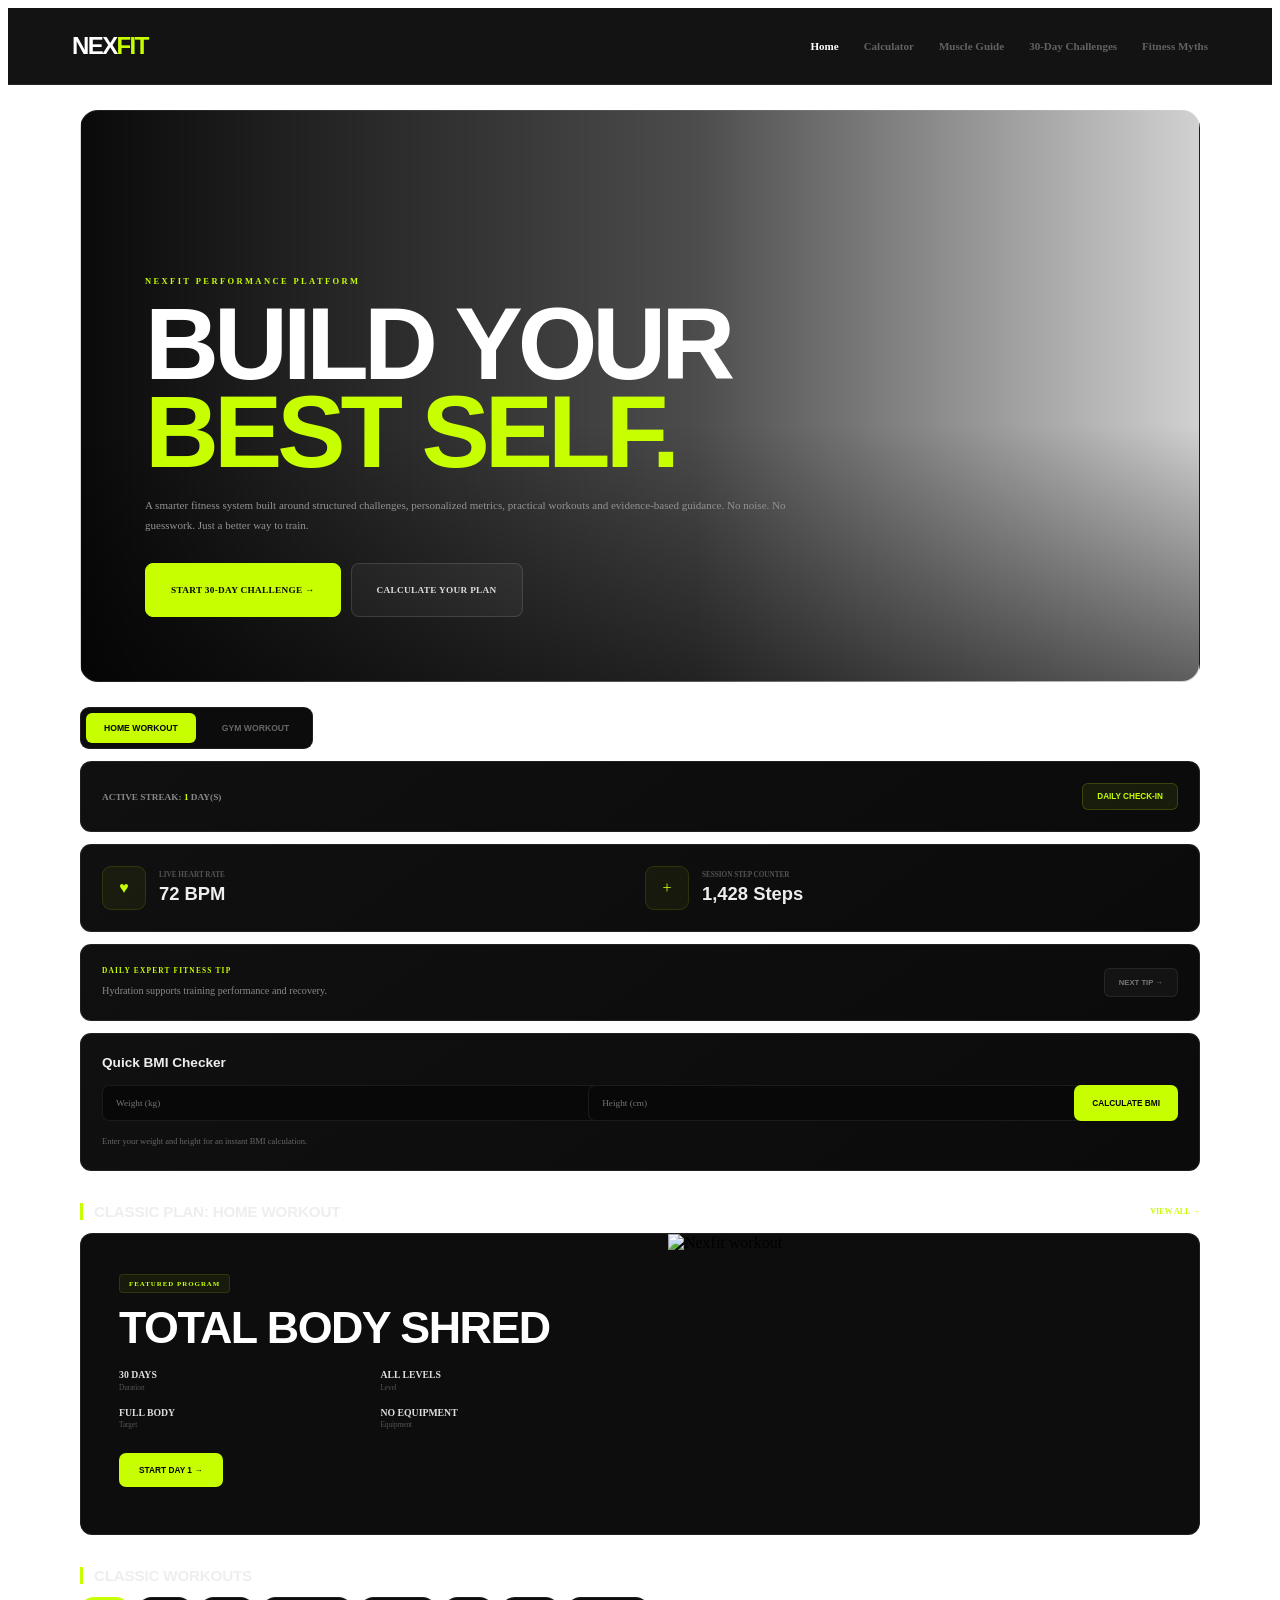
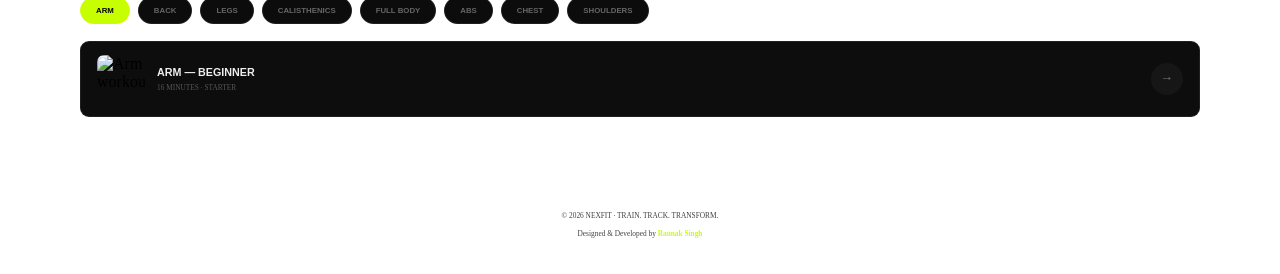
==== commit e529da62: "Update index.html" ====
--- a/templates/index.html
+++ b/templates/index.html
@@ -1719,7 +1719,7 @@
     <br><br>
 
     Designed & Developed by
-    <strong>Varad Gurav</strong>
+    <strong>Raunak Singh</strong>
 
 </footer>
 
